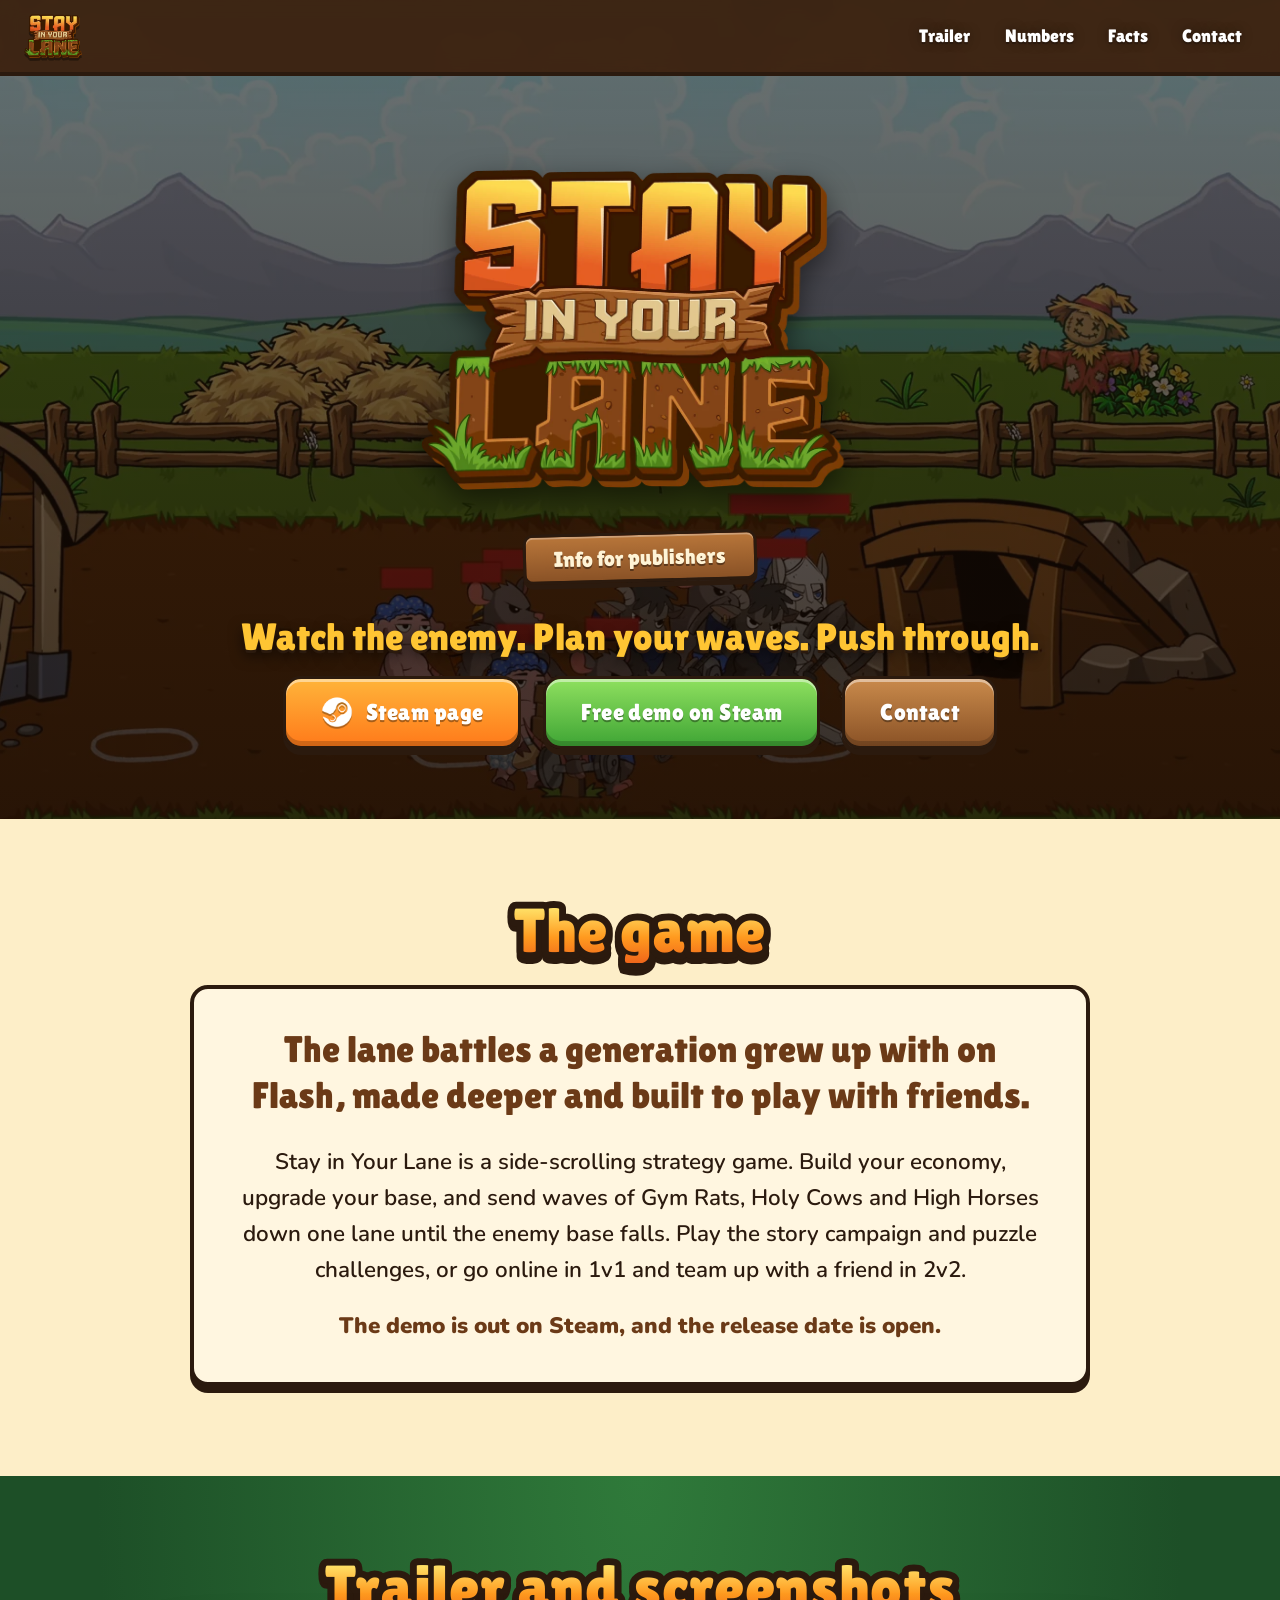
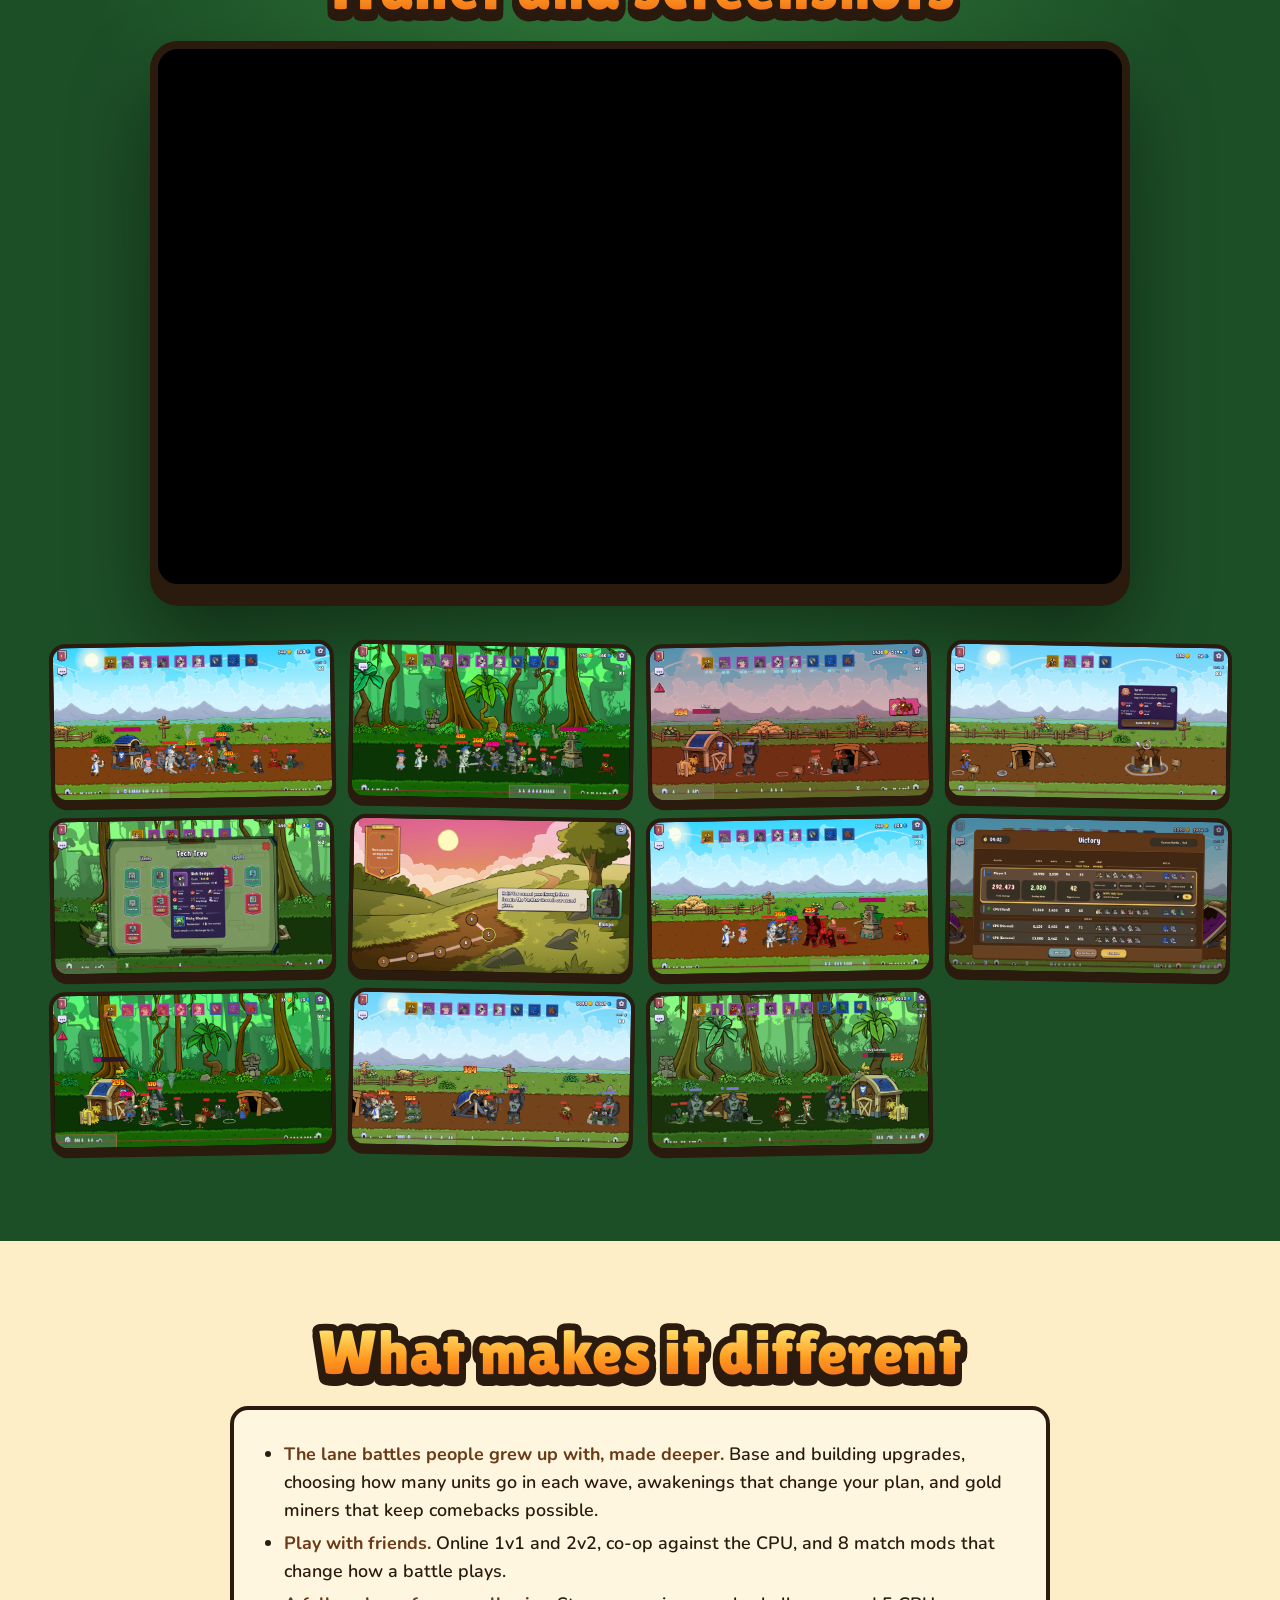
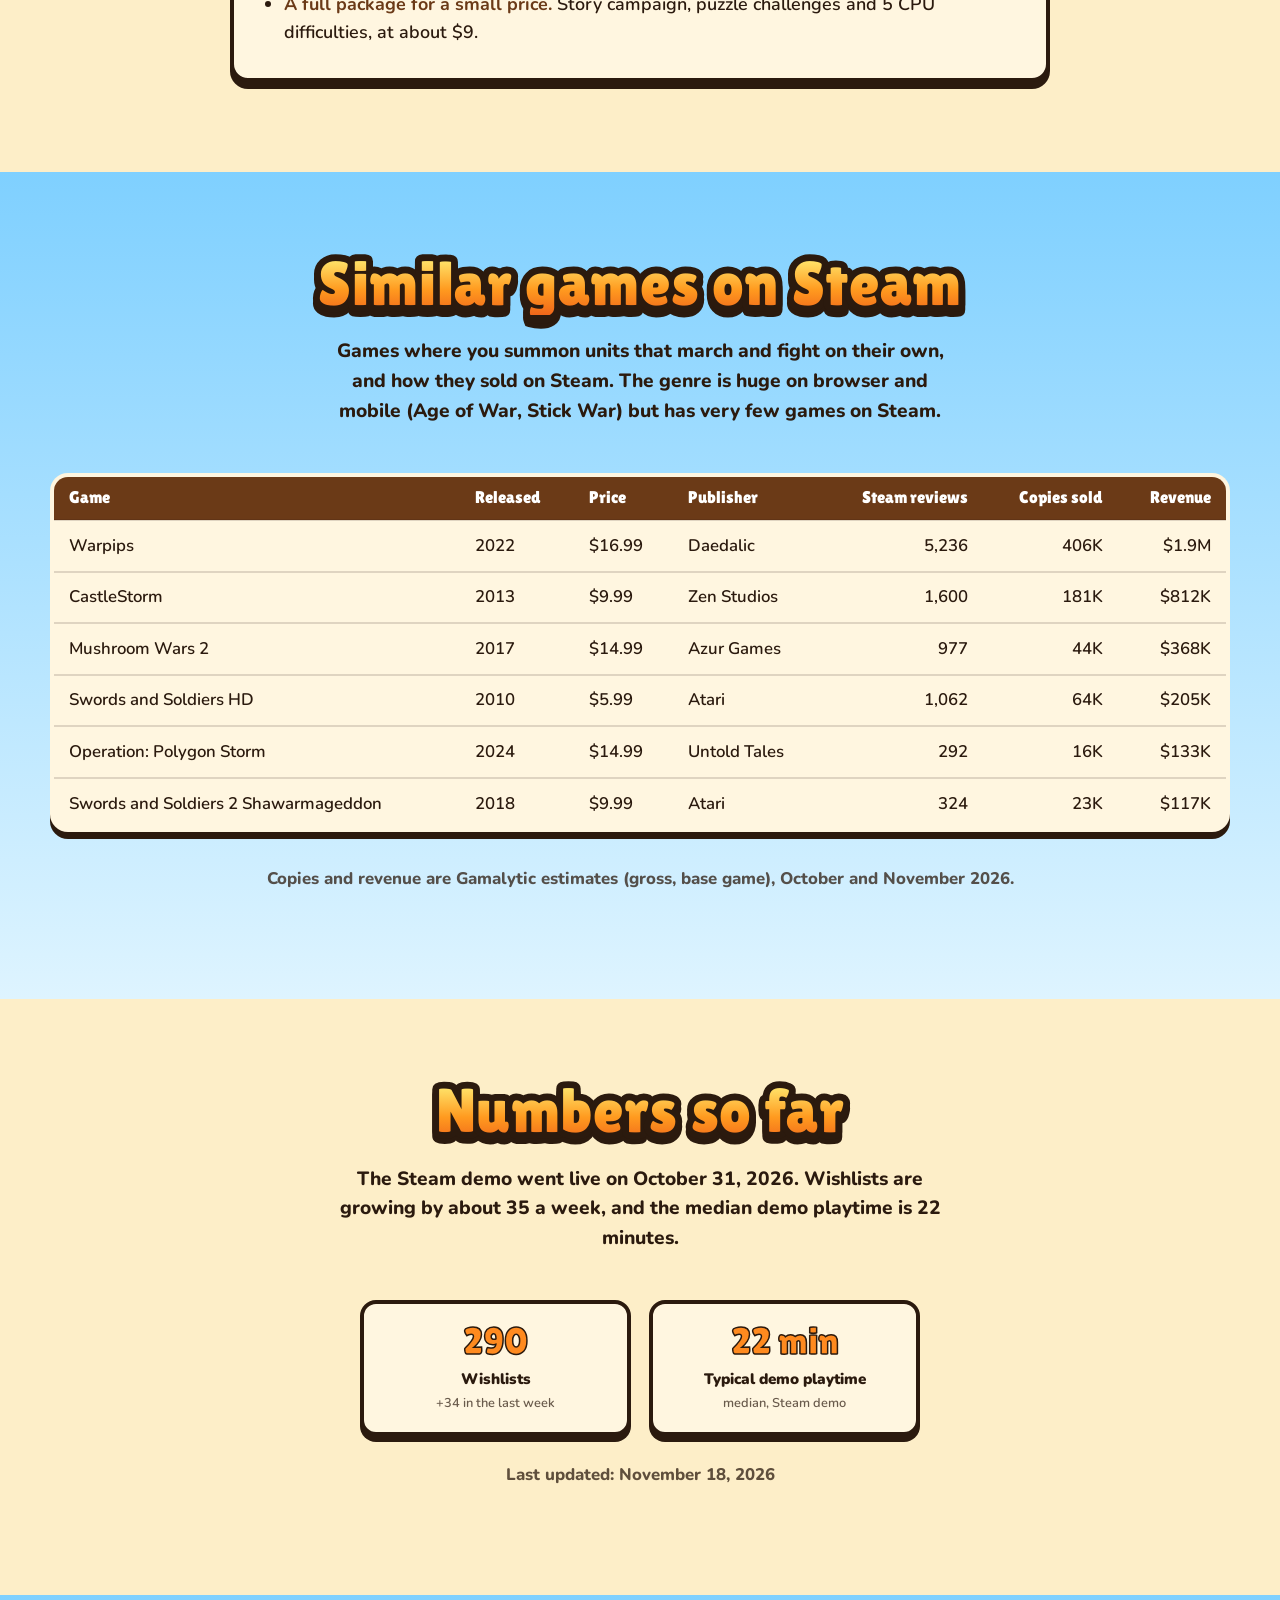
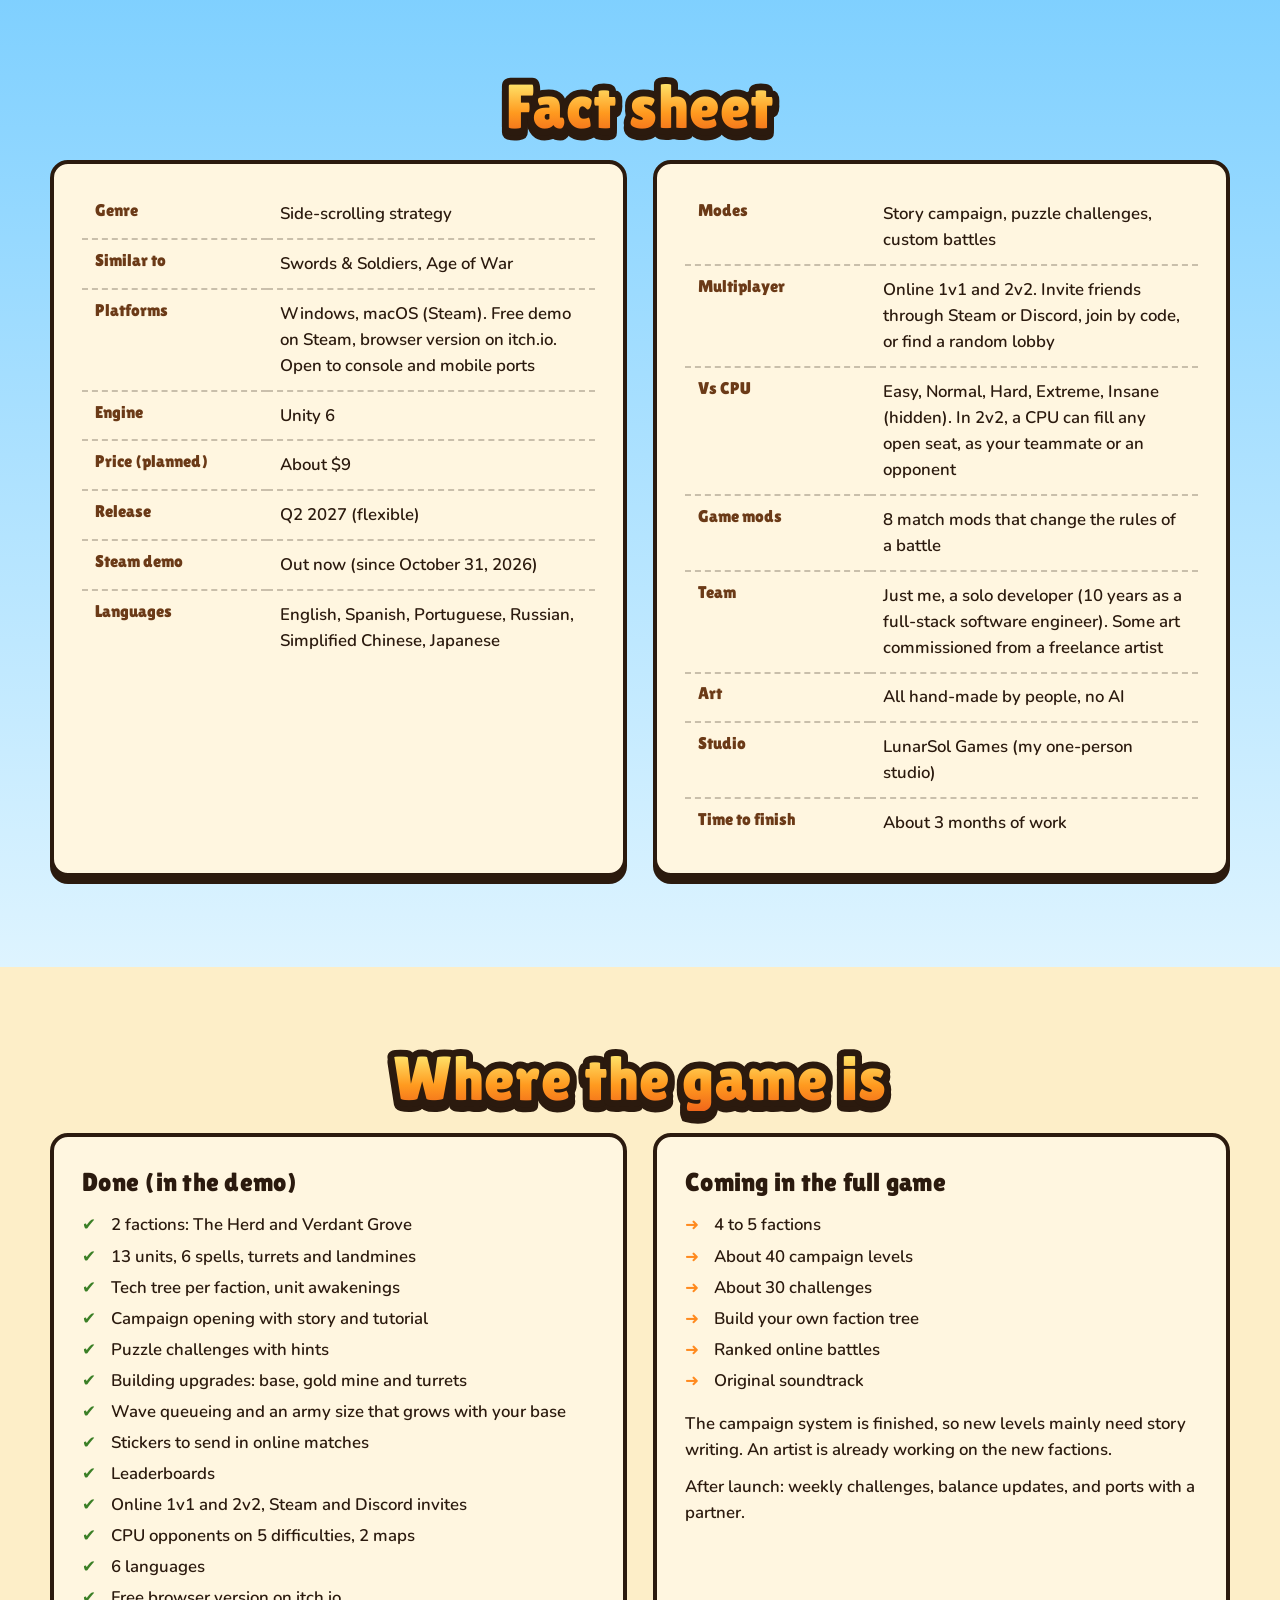
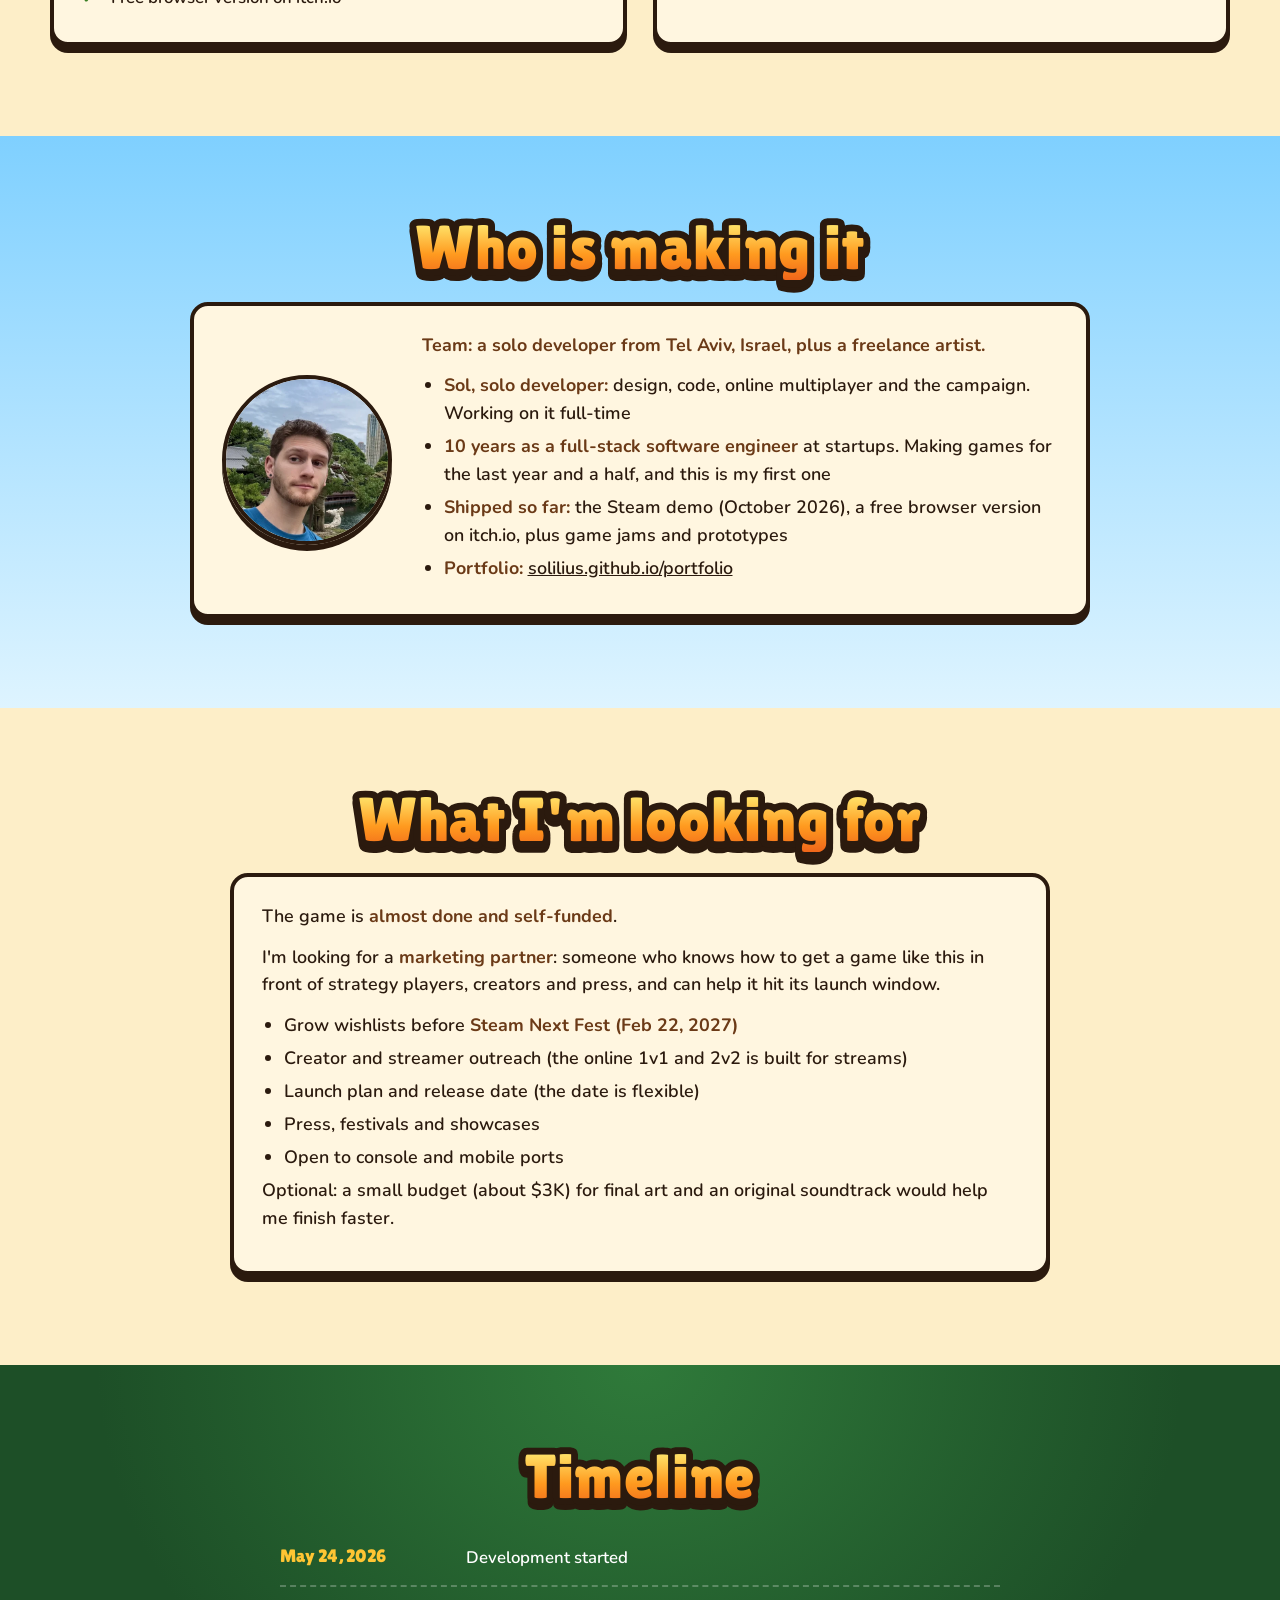
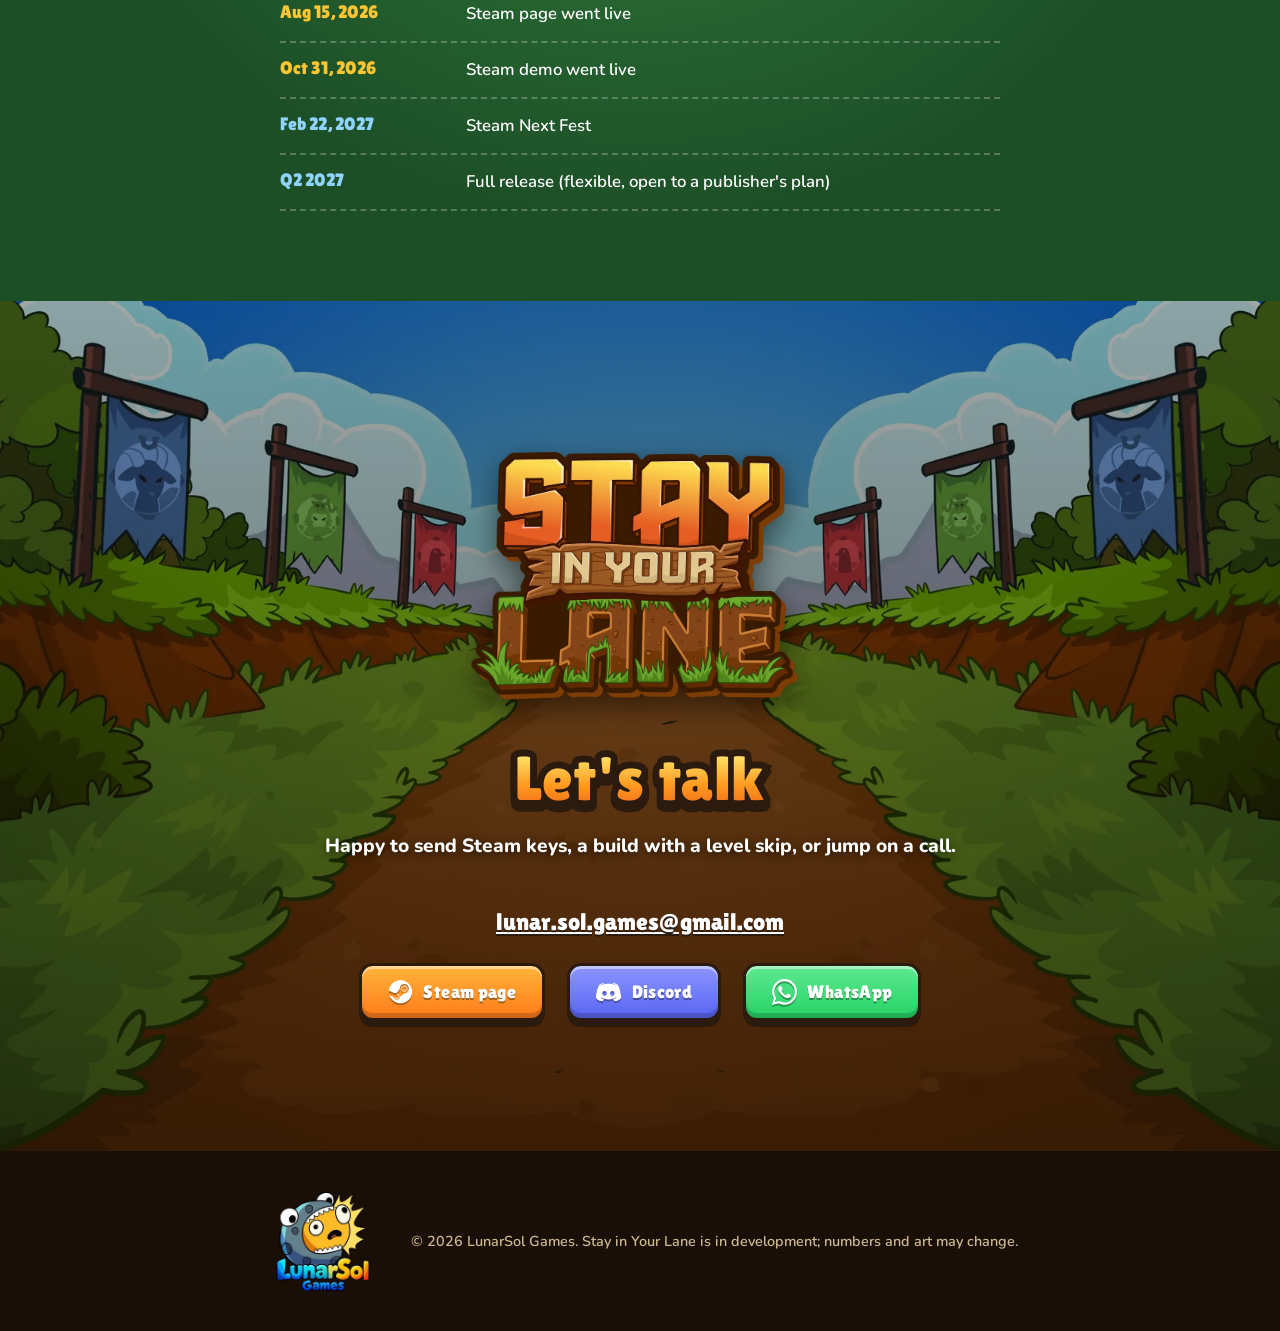
==== publishers/index.html @ 9bd3b510 "Publisher page: upcoming dates in blue only" ====
<!doctype html>
<html lang="en">
<head>
  <meta charset="utf-8">
  <meta name="viewport" content="width=device-width, initial-scale=1">
  <title>Stay in Your Lane | For Publishers</title>
  <meta name="description" content="Publisher info for Stay in Your Lane, a side-scrolling real-time strategy game by LunarSol Games.">
  <!-- Shared by link only: keep it out of search results -->
  <meta name="robots" content="noindex, nofollow">
  <meta name="theme-color" content="#5fbf3a">
  <link rel="icon" href="../assets/img/favicon-siyl.png">
  <link rel="preconnect" href="https://fonts.googleapis.com">
  <link rel="preconnect" href="https://fonts.gstatic.com" crossorigin>
  <link href="https://fonts.googleapis.com/css2?family=Lilita+One&family=Nunito:wght@600;800;900&display=swap" rel="stylesheet">
  <link rel="stylesheet" href="../css/style.css?v=4">
  <style>
    .pub-nav { background: rgba(60,32,12,.92); box-shadow: 0 4px 0 var(--ink); }
    .pub-hero { position: relative; padding: 130px 16px 70px; text-align: center; background: url(../assets/img/hero-poster.webp) center/cover; }
    .pub-hero::before { content: ""; position: absolute; inset: 0; background: linear-gradient(rgba(20,10,4,.55), rgba(20,10,4,.8)); }
    .pub-hero > * { position: relative; }
    .pub-hero__logo { width: min(440px, 80vw); margin: 0 auto 10px; filter: drop-shadow(0 10px 14px rgba(0,0,0,.5)); }
    .pub-hero .hero__sub { margin: 18px auto 28px; }
    .pub-hook { font: clamp(1.6rem, 4vw, 2.4rem) var(--font-head); color: var(--gold); text-shadow: 0 3px 0 var(--ink), 0 6px 14px rgba(0,0,0,.6); margin: 14px auto 18px; }
    .pub-sec { padding: 80px 0 90px; }
    .pub-sec--sky { background: linear-gradient(var(--sky-top), var(--sky-bot)); }
    .pub-sec--paper { background: var(--paper); }
    .pub-sec--jungle { background: var(--jungle) radial-gradient(ellipse at 50% 0, #2f7a3a, transparent 60%); }
    .pub-sec--jungle .lede { color: #fff; text-shadow: 0 2px 8px rgba(0,0,0,.6); }
    .card { background: var(--cream); border: 4px solid var(--ink); border-radius: var(--radius); box-shadow: 0 7px 0 var(--ink); padding: 26px 28px; }
    .card h3 { font-size: 1.6rem; margin-bottom: .4em; }
    .card p { margin: 0 0 .7em; }
    .card ul { margin: 0; padding-left: 1.2em; }
    .card li { margin: .3em 0; }
    .ask { max-width: 820px; margin: 0 auto; font-size: 1.12rem; }
    .ask strong { color: var(--wood); }
    .timeline li.next b { color: #8fd3ff; }
    .team { display: grid; grid-template-columns: 170px 1fr; gap: 30px; align-items: center; max-width: 900px; }
    .team__photo { width: 170px; height: 170px; border-radius: 50%; object-fit: cover; border: 4px solid var(--ink); box-shadow: 0 6px 0 var(--ink); }
    @media (max-width: 640px) { .team { grid-template-columns: 1fr; justify-items: center; } }
    .btn--whatsapp { --c1: #5ee88f; --c2: #25d366; }
    .pitch { max-width: 900px; margin: 0 auto; text-align: center; padding: 38px 44px; }
    .pitch p { font-size: clamp(1.15rem, 2.2vw, 1.4rem); line-height: 1.6; margin: 0 0 .9em; }
    .pitch .pitch__head { font: clamp(1.6rem, 3.6vw, 2.3rem)/1.25 var(--font-head); color: var(--wood); margin-bottom: .7em; }
    .pitch .pitch__foot { margin: 0; font-weight: 900; color: var(--wood); }
    @media (max-width: 640px) { .pitch { padding: 26px 22px; } }
    .grid2 { display: grid; grid-template-columns: 1fr 1fr; gap: 26px; }
    .facts { width: 100%; border-collapse: collapse; }
    .facts th, .facts td { text-align: left; padding: .65em .8em; border-bottom: 2px dashed rgba(43,26,14,.25); vertical-align: top; }
    .facts th { width: 36%; font: 1.05rem var(--font-head); color: var(--wood); font-weight: 400; }
    .facts tr:last-child th, .facts tr:last-child td { border-bottom: 0; }
    .stats-grid { display: grid; grid-template-columns: repeat(4, 1fr); gap: 18px; }
    .stat { background: var(--cream); border: 4px solid var(--ink); border-radius: 16px; box-shadow: 0 6px 0 var(--ink); padding: 18px 16px; text-align: center; }
    .stat__num { font: 2.4rem/1 var(--font-head); color: var(--orange); -webkit-text-stroke: 1.5px var(--ink); }
    .stat__label { margin-top: 8px; font-weight: 900; font-size: .95rem; }
    .stat__note { font-size: .8rem; opacity: .7; margin-top: 2px; }
    .group-title { font: 1.5rem var(--font-head); color: var(--ink); margin: 34px 0 14px; }
    .group-title:first-of-type { margin-top: 0; }
    .updated { text-align: center; font-weight: 800; margin-top: 26px; opacity: .75; }
    .check { list-style: none; padding: 0 !important; }
    .check li { padding-left: 1.7em; position: relative; }
    .check li::before { content: "✔"; position: absolute; left: 0; color: var(--grass-dk); font-weight: 900; }
    .todo li::before { content: "➜"; color: var(--orange); }
    .comps { width: 100%; border-collapse: collapse; background: var(--cream); border: 4px solid var(--ink); border-radius: var(--radius); overflow: hidden; box-shadow: 0 7px 0 var(--ink); }
    .comps th, .comps td { padding: .7em .9em; text-align: left; border-bottom: 2px solid rgba(43,26,14,.15); }
    .comps th { font: 1.05rem var(--font-head); font-weight: 400; background: var(--wood); color: #fff; }
    .comps td.n { text-align: right; font-variant-numeric: tabular-nums; }
    .comps-wrap { overflow-x: auto; padding-bottom: 8px; }
    .timeline { list-style: none; margin: 0 auto; padding: 0; max-width: 720px; }
    .timeline li { display: grid; grid-template-columns: 170px 1fr; gap: 16px; padding: 14px 0; border-bottom: 2px dashed rgba(255,255,255,.25); color: #fff; }
    .timeline b { font: 1.15rem var(--font-head); font-weight: 400; color: var(--gold); }
    .contact { text-align: center; }
    .contact a.mail { font: 1.5rem var(--font-head); color: #fff; text-shadow: 0 2px 0 var(--ink); word-break: break-all; }
    @media (max-width: 860px) {
      .grid2 { grid-template-columns: 1fr; }
      .stats-grid { grid-template-columns: repeat(2, 1fr); }
    }
    @media (max-width: 560px) {
      .card { padding: 20px 18px; }
      .facts th { width: 42%; }
      .timeline li { grid-template-columns: 1fr; gap: 2px; }
      .stat__num { font-size: 2rem; }
    }
  </style>
</head>
<body>

<header class="nav pub-nav is-solid">
  <a class="nav__logo" href="../"><img src="../assets/img/logo.webp" alt="Stay in Your Lane"></a>
  <nav class="nav__links" style="display:flex">
    <a href="#trailer">Trailer</a>
    <a href="#numbers">Numbers</a>
    <a href="#facts">Facts</a>
    <a href="#contact">Contact</a>
  </nav>
</header>

<!-- HERO -->
<section class="pub-hero">
  <img class="pub-hero__logo" src="../assets/img/logo.webp" alt="Stay in Your Lane">
  <p class="plank" style="display:inline-block">Info for publishers</p>
  <p class="pub-hook">Watch the enemy. Plan your waves. Push through.</p>
  <div class="hero__ctas">
    <a class="btn btn--orange btn--lg" data-link="steam" target="_blank" rel="noopener"><img src="../assets/img/steam.webp" alt="">Steam page</a>
    <a class="btn btn--green btn--lg" data-link="demo" target="_blank" rel="noopener">Free demo on Steam</a>
    <a class="btn btn--wood btn--lg" href="#contact">Contact</a>
  </div>
</section>

<!-- THE GAME -->
<section class="pub-sec pub-sec--paper">
  <div class="wrap">
    <h2 class="title">The game</h2>
    <div class="card pitch">
      <p class="pitch__head">The lane battles a generation grew up with on Flash, made deeper and built to play with friends.</p>
      <p>Stay in Your Lane is a side-scrolling strategy game. Build your economy, upgrade your base, and send waves of Gym Rats, Holy Cows and High Horses down one lane until the enemy base falls. Play the story campaign and puzzle challenges, or go online in 1v1 and team up with a friend in 2v2.</p>
      <p class="pitch__foot">The demo is out on Steam, and the release date is open.</p>
    </div>
  </div>
</section>

<!-- TRAILER -->
<section class="pub-sec pub-sec--jungle" id="trailer">
  <div class="wrap">
    <h2 class="title">Trailer and screenshots</h2>
    <div class="tv">
      <iframe src="https://www.youtube-nocookie.com/embed/w9DblSQB2F8?rel=0" title="Stay in Your Lane trailer" allow="autoplay; encrypted-media; picture-in-picture" allowfullscreen></iframe>
    </div>
    <div class="shots" id="shots">
      <button data-src="../assets/img/shots/clash-farm.webp"><img loading="lazy" src="../assets/img/shots/clash-farm.webp" alt="Herd and Grove armies clash on the farm lane"></button>
      <button data-src="../assets/img/shots/clash-jungle.webp"><img loading="lazy" src="../assets/img/shots/clash-jungle.webp" alt="A big fight in the jungle"></button>
      <button data-src="../assets/img/shots/danger.webp"><img loading="lazy" src="../assets/img/shots/danger.webp" alt="Defending the base while it is under attack"></button>
      <button data-src="../assets/img/shots/build-turret.webp"><img loading="lazy" src="../assets/img/shots/build-turret.webp" alt="Building a turret"></button>
      <button data-src="../assets/img/shots/tech-grove.webp"><img loading="lazy" src="../assets/img/shots/tech-grove.webp" alt="The Verdant Grove tech tree"></button>
      <button data-src="../assets/img/shots/campaign-map.webp"><img loading="lazy" src="../assets/img/shots/campaign-map.webp" alt="The campaign map"></button>
      <button data-src="../assets/img/shots/take-aim.webp"><img loading="lazy" src="../assets/img/shots/take-aim.webp" alt="Aiming a spell at the enemy army"></button>
      <button data-src="../assets/img/shots/history.webp"><img loading="lazy" src="../assets/img/shots/history.webp" alt="The match history screen"></button>
      <button data-src="../assets/img/shots/last-stand.webp"><img loading="lazy" src="../assets/img/shots/last-stand.webp" alt="Holding the line at the base in the jungle"></button>
      <button data-src="../assets/img/shots/clash-peaks.webp"><img loading="lazy" src="../assets/img/shots/clash-peaks.webp" alt="A large battle with both armies on screen"></button>
      <button data-src="../assets/img/shots/push-jungle.webp"><img loading="lazy" src="../assets/img/shots/push-jungle.webp" alt="Pushing toward the enemy base in the jungle"></button>
    </div>
  </div>
</section>

<!-- WHY -->
<section class="pub-sec pub-sec--paper">
  <div class="wrap">
    <h2 class="title">What makes it different</h2>
    <div class="card ask">
      <ul>
        <li><strong>The lane battles people grew up with, made deeper.</strong> Base and building upgrades, choosing how many units go in each wave, awakenings that change your plan, and gold miners that keep comebacks possible.</li>
        <li><strong>Play with friends.</strong> Online 1v1 and 2v2, co-op against the CPU, and 8 match mods that change how a battle plays.</li>
        <li><strong>A full package for a small price.</strong> Story campaign, puzzle challenges and 5 CPU difficulties, at about $9.</li>
      </ul>
    </div>
  </div>
</section>

<!-- COMPARABLE GAMES -->
<section class="pub-sec pub-sec--sky">
  <div class="wrap">
    <h2 class="title">Similar games on Steam</h2>
    <p class="lede">Games where you summon units that march and fight on their own, and how they sold on Steam. The genre is huge on browser and mobile (Age of War, Stick War) but has very few games on Steam.</p>
    <div class="comps-wrap">
      <table class="comps">
        <thead><tr><th>Game</th><th>Released</th><th>Price</th><th>Publisher</th><th style="text-align:right">Steam reviews</th><th style="text-align:right">Copies sold</th><th style="text-align:right">Revenue</th></tr></thead>
        <tbody id="comps"></tbody>
      </table>
    </div>
    <p class="updated" id="compsNote"></p>
  </div>
</section>

<!-- NUMBERS -->
<section class="pub-sec pub-sec--paper" id="numbers">
  <div class="wrap">
    <h2 class="title">Numbers so far</h2>
    <p class="lede">The Steam demo went live on October 31, 2026. Wishlists are growing by about 35 a week, and the median demo playtime is 22 minutes.</p>

    <div class="stats-grid" data-group="demo" style="grid-template-columns:repeat(2,1fr);max-width:560px;margin:0 auto"></div>

    <p class="updated">Last updated: <span id="updated"></span></p>
  </div>
</section>

<!-- FACT SHEET -->
<section class="pub-sec pub-sec--sky" id="facts">
  <div class="wrap">
    <h2 class="title">Fact sheet</h2>
    <div class="grid2">
      <div class="card">
        <table class="facts">
          <tr><th>Genre</th><td>Side-scrolling strategy</td></tr>
          <tr><th>Similar to</th><td>Swords &amp; Soldiers, Age of War</td></tr>
          <tr><th>Platforms</th><td>Windows, macOS (Steam). Free demo on Steam, browser version on itch.io. Open to console and mobile ports</td></tr>
          <tr><th>Engine</th><td>Unity 6</td></tr>
          <tr><th>Price (planned)</th><td>About $9</td></tr>
          <tr><th>Release</th><td>Q2 2027 (flexible)</td></tr>
          <tr><th>Steam demo</th><td>Out now (since October 31, 2026)</td></tr>
          <tr><th>Languages</th><td>English, Spanish, Portuguese, Russian, Simplified Chinese, Japanese</td></tr>
        </table>
      </div>
      <div class="card">
        <table class="facts">
          <tr><th>Modes</th><td>Story campaign, puzzle challenges, custom battles</td></tr>
          <tr><th>Multiplayer</th><td>Online 1v1 and 2v2. Invite friends through Steam or Discord, join by code, or find a random lobby</td></tr>
          <tr><th>Vs CPU</th><td>Easy, Normal, Hard, Extreme, Insane (hidden). In 2v2, a CPU can fill any open seat, as your teammate or an opponent</td></tr>
          <tr><th>Game mods</th><td>8 match mods that change the rules of a battle</td></tr>
          <tr><th>Team</th><td>Just me, a solo developer (10 years as a full-stack software engineer). Some art commissioned from a freelance artist</td></tr>
          <tr><th>Art</th><td>All hand-made by people, no AI</td></tr>
          <tr><th>Studio</th><td>LunarSol Games (my one-person studio)</td></tr>
          <tr><th>Time to finish</th><td>About 3 months of work</td></tr>
        </table>
      </div>
    </div>
  </div>
</section>

<!-- DONE / LEFT -->
<section class="pub-sec pub-sec--paper">
  <div class="wrap">
    <h2 class="title">Where the game is</h2>
    <div class="grid2">
      <div class="card">
        <h3>Done (in the demo)</h3>
        <ul class="check">
          <li>2 factions: The Herd and Verdant Grove</li>
          <li>13 units, 6 spells, turrets and landmines</li>
          <li>Tech tree per faction, unit awakenings</li>
          <li>Campaign opening with story and tutorial</li>
          <li>Puzzle challenges with hints</li>
          <li>Building upgrades: base, gold mine and turrets</li>
          <li>Wave queueing and an army size that grows with your base</li>
          <li>Stickers to send in online matches</li>
          <li>Leaderboards</li>
          <li>Online 1v1 and 2v2, Steam and Discord invites</li>
          <li>CPU opponents on 5 difficulties, 2 maps</li>
          <li>6 languages</li>
          <li>Free browser version on itch.io</li>
        </ul>
      </div>
      <div class="card">
        <h3>Coming in the full game</h3>
        <ul class="check todo">
          <li>4 to 5 factions</li>
          <li>About 40 campaign levels</li>
          <li>About 30 challenges</li>
          <li>Build your own faction tree</li>
          <li>Ranked online battles</li>
          <li>Original soundtrack</li>
        </ul>
        <p style="margin-top:1em">The campaign system is finished, so new levels mainly need story writing. An artist is already working on the new factions.</p>
        <p>After launch: weekly challenges, balance updates, and ports with a partner.</p>
      </div>
    </div>
  </div>
</section>

<!-- TEAM -->
<section class="pub-sec pub-sec--sky">
  <div class="wrap">
    <h2 class="title">Who is making it</h2>
    <div class="card ask team">
      <img class="team__photo" src="../assets/img/sol.webp" alt="Sol, the developer">
      <div>
        <p><strong>Team: a solo developer from Tel Aviv, Israel, plus a freelance artist.</strong></p>
        <ul>
          <li><strong>Sol, solo developer:</strong> design, code, online multiplayer and the campaign. Working on it full-time</li>
          <li><strong>10 years as a full-stack software engineer</strong> at startups. Making games for the last year and a half, and this is my first one</li>
          <li><strong>Shipped so far:</strong> the Steam demo (October 2026), a free browser version on itch.io, plus game jams and prototypes</li>
          <li><strong>Portfolio:</strong> <a href="https://solilius.github.io/portfolio/" target="_blank" rel="noopener">solilius.github.io/portfolio</a></li>
        </ul>
      </div>
    </div>
  </div>
</section>

<!-- THE ASK -->
<section class="pub-sec pub-sec--paper">
  <div class="wrap">
    <h2 class="title">What I'm looking for</h2>
    <div class="card ask">
      <p>The game is <strong>almost done and self-funded</strong>.</p>
      <p>I'm looking for a <strong>marketing partner</strong>: someone who knows how to get a game like this in front of strategy players, creators and press, and can help it hit its launch window.</p>
      <ul>
        <li>Grow wishlists before <strong>Steam Next Fest (Feb 22, 2027)</strong></li>
        <li>Creator and streamer outreach (the online 1v1 and 2v2 is built for streams)</li>
        <li>Launch plan and release date (the date is flexible)</li>
        <li>Press, festivals and showcases</li>
        <li>Open to console and mobile ports</li>
      </ul>
      <p>Optional: a small budget (about $3K) for final art and an original soundtrack would help me finish faster.</p>
    </div>
  </div>
</section>

<!-- TIMELINE -->
<section class="pub-sec pub-sec--jungle">
  <div class="wrap">
    <h2 class="title">Timeline</h2>
    <ul class="timeline">
      <li><b>May 24, 2026</b><span>Development started</span></li>
      <li><b>Aug 15, 2026</b><span>Steam page went live</span></li>
      <li><b>Oct 31, 2026</b><span>Steam demo went live</span></li>
      <li class="next"><b>Feb 22, 2027</b><span>Steam Next Fest</span></li>
      <li class="next"><b>Q2 2027</b><span>Full release (flexible, open to a publisher's plan)</span></li>
    </ul>
  </div>
</section>

<!-- CONTACT -->
<section class="final" id="contact">
  <div class="final__inner contact">
    <img class="final__logo" src="../assets/img/logo.webp" alt="Stay in Your Lane">
    <h2 class="title">Let's talk</h2>
    <p class="lede lede--light">Happy to send Steam keys, a build with a level skip, or jump on a call.</p>
    <a class="mail" href="mailto:lunar.sol.games@gmail.com">lunar.sol.games@gmail.com</a>
    <div class="hero__ctas" style="margin-top:28px">
      <a class="btn btn--orange" data-link="steam" target="_blank" rel="noopener"><img src="../assets/img/steam.webp" alt="">Steam page</a>
      <a class="btn btn--discord" data-link="discord" target="_blank" rel="noopener"><img src="../assets/img/discord.webp" alt="">Discord</a>
      <a class="btn btn--whatsapp" href="https://wa.me/972508725344" target="_blank" rel="noopener"><img src="../assets/img/whatsapp.svg" alt="">WhatsApp</a>
    </div>
  </div>
</section>

<footer class="footer">
  <img src="../assets/img/lunarsol.webp" alt="LunarSol Games">
  <p>© 2026 LunarSol Games. Stay in Your Lane is in development; numbers and art may change.</p>
</footer>

<div class="lightbox" id="lightbox" hidden><img alt=""><button aria-label="Close">×</button></div>

<script>
// ============ UPDATE YOUR NUMBERS HERE ============
const UPDATED = "November 18, 2026";

const STATS = {
  demo: [
    { label: "Wishlists", value: 290, note: "+34 in the last week" },
    { label: "Typical demo playtime", value: 22, suffix: " min", note: "median, Steam demo" },
  ],
};

const COMPS_NOTE = "Copies and revenue are Gamalytic estimates (gross, base game), October and November 2026.";
const COMPS = [
  { name: "Warpips", year: "2022", price: "$16.99", publisher: "Daedalic", reviews: 5236, copies: 405700, revenue: 1900000 },
  { name: "CastleStorm", year: "2013", price: "$9.99", publisher: "Zen Studios", reviews: 1600, copies: 181300, revenue: 811700 },
  { name: "Mushroom Wars 2", year: "2017", price: "$14.99", publisher: "Azur Games", reviews: 977, copies: 44000, revenue: 368200 },
  { name: "Swords and Soldiers HD", year: "2010", price: "$5.99", publisher: "Atari", reviews: 1062, copies: 64100, revenue: 204700 },
  { name: "Operation: Polygon Storm", year: "2024", price: "$14.99", publisher: "Untold Tales", reviews: 292, copies: 15900, revenue: 133000 },
  { name: "Swords and Soldiers 2 Shawarmageddon", year: "2018", price: "$9.99", publisher: "Atari", reviews: 324, copies: 23300, revenue: 117100 },
];
// ===================================================

const LINKS = {
  steam: "https://store.steampowered.com/app/5040850/Stay_in_Your_Lane/?utm_source=publishers",
  demo: "https://store.steampowered.com/app/5040850/Stay_in_Your_Lane/?utm_source=publishers",
  discord: "https://discord.gg/m22keq4wu",
};

const $ = (s, el = document) => el.querySelector(s);
const $$ = (s, el = document) => [...el.querySelectorAll(s)];
const fmt = n => Number(n).toLocaleString("en-US");

$$("[data-link]").forEach(a => { a.href = LINKS[a.dataset.link]; });

$$("[data-group]").forEach(g => {
  g.innerHTML = STATS[g.dataset.group].map(s => `
    <div class="stat">
      <div class="stat__num">${s.prefix || ""}${fmt(s.value)}${s.suffix || ""}</div>
      <div class="stat__label">${s.label}</div>
      ${s.note ? `<div class="stat__note">${s.note}</div>` : ""}
    </div>`).join("");
});
$("#updated").textContent = UPDATED;

const short = n => n >= 1e6 ? (n / 1e6).toFixed(1).replace(/\.0$/, "") + "M" : n >= 1e3 ? Math.round(n / 1e3) + "K" : String(n);
$("#comps").innerHTML = COMPS.map(c => `
  <tr><td>${c.name}</td><td>${c.year}</td><td>${c.price}</td><td>${c.publisher}</td>
  <td class="n">${fmt(c.reviews)}</td><td class="n">${short(c.copies)}</td><td class="n">$${short(c.revenue)}</td></tr>`).join("");
$("#compsNote").textContent = COMPS_NOTE;

// Outlined headings (same look as the main page)
$$(".title").forEach(el => { el.classList.add("ol"); el.dataset.text = el.innerText; });

// Screenshot lightbox
const lb = $("#lightbox");
$$("#shots button").forEach(b => b.addEventListener("click", () => {
  $("img", lb).src = b.dataset.src;
  lb.hidden = false;
}));
lb.addEventListener("click", () => lb.hidden = true);
addEventListener("keydown", e => { if (e.key === "Escape") lb.hidden = true; });
</script>
</body>
</html>
---- css/style.css ----
:root {
  --ink: #2b1a0e;
  --wood: #6b3a17;
  --wood-hi: #a8682f;
  --cream: #fff6e0;
  --paper: #fdeec8;
  --sky-top: #7fd0ff;
  --sky-bot: #def4ff;
  --grass: #4fa035;
  --grass-dk: #3b7f26;
  --dirt: #7a4a24;
  --jungle: #1d4f27;
  --orange: #ff8a1f;
  --gold: #ffc533;
  --herd: #2f6fd6;
  --grove: #2e9d47;
  --awk: #9b4dff;
  --radius: 18px;
  --font-head: "Lilita One", "Arial Rounded MT Bold", system-ui, sans-serif;
  --font-body: "Nunito", system-ui, sans-serif;
}

*, *::before, *::after { box-sizing: border-box; }
html { scroll-behavior: smooth; scroll-padding-top: 80px; -webkit-text-size-adjust: 100%; text-size-adjust: 100%; }
body {
  margin: 0;
  background: var(--jungle);
  color: var(--ink);
  font: 600 1.05rem/1.55 var(--font-body);
  overflow-x: hidden;
}
img { max-width: 100%; display: block; }
a { color: inherit; }
button { font: inherit; cursor: pointer; }
h1, h2, h3, h4 { font-family: var(--font-head); font-weight: 400; margin: 0; letter-spacing: .01em; }
.wrap { width: min(1180px, 100% - 32px); margin-inline: auto; position: relative; z-index: 1; }

/* ---------- Buttons: chunky game-UI style ---------- */
.btn {
  --c1: #ffb43a; --c2: #ff7a1a;
  display: inline-flex; align-items: center; justify-content: center; gap: .55em;
  padding: .7em 1.4em;
  font: 1.15rem/1 var(--font-head); color: #fff; text-decoration: none; letter-spacing: .02em;
  text-shadow: 0 2px 0 rgba(0,0,0,.35);
  background: linear-gradient(var(--c1), var(--c2));
  border: 3px solid var(--ink); border-radius: 14px;
  box-shadow: 0 6px 0 var(--ink), inset 0 -5px 0 rgba(0,0,0,.18), inset 0 3px 0 rgba(255,255,255,.45);
  transition: transform .12s, box-shadow .12s, filter .12s;
  cursor: pointer; user-select: none; white-space: nowrap;
}
.btn img { width: 1.4em; height: 1.4em; filter: drop-shadow(0 2px 0 rgba(0,0,0,.3)); }
.btn:hover { transform: translateY(-3px); filter: brightness(1.07); box-shadow: 0 9px 0 var(--ink), inset 0 -5px 0 rgba(0,0,0,.18), inset 0 3px 0 rgba(255,255,255,.45); }
.btn:active { transform: translateY(5px); box-shadow: 0 1px 0 var(--ink), inset 0 -3px 0 rgba(0,0,0,.18), inset 0 3px 0 rgba(255,255,255,.45); }
.btn--lg { font-size: 1.45rem; padding: .75em 1.5em; border-radius: 18px; }
.btn--sm { font-size: 1rem; padding: .55em 1em; border-radius: 12px; }
.btn--green { --c1: #8fe05f; --c2: #3fa535; }
.btn--purple { --c1: #c08bff; --c2: #7b2fe0; }
.btn--discord { --c1: #8c95ff; --c2: #5865f2; }
.btn--wood { --c1: #c98a4b; --c2: #8a5226; }
.btn[data-missing] { opacity: .85; }

/* ---------- Headings ---------- */
/* Outlined text: JS copies the text into data-text; ::before draws the outline, ::after the fill on top */
.ol { position: relative; color: transparent !important; }
.ol::before, .ol::after { content: attr(data-text); position: absolute; inset: 0; white-space: pre-line; pointer-events: none; }
.ol::before { color: var(--ink); -webkit-text-stroke: var(--ol-w, .22em) var(--ink); }
.ol::after { color: var(--ol-fill, #fff); background: var(--ol-bg, none); -webkit-background-clip: text; background-clip: text; }

.title {
  font-size: clamp(2.3rem, 5.5vw, 3.9rem); line-height: 1.02; text-align: center;
  --ol-fill: transparent; --ol-bg: linear-gradient(#ffe066 15%, #ff9a1f 60%, #f0661a);
  filter: drop-shadow(0 .09em 0 var(--ink));
  margin-bottom: .35em;
}
.subtitle { font-size: 1.9rem; --ol-fill: #fff; text-align: center; margin: 2.2em 0 .9em; filter: drop-shadow(0 .1em 0 var(--ink)); }
.lede { text-align: center; font-size: 1.2rem; font-weight: 800; max-width: 640px; margin: 0 auto 2.4em; color: var(--ink); }
.lede--light { color: #fff; text-shadow: 0 2px 8px rgba(0,0,0,.6); }

/* ---------- Nav ---------- */
.nav {
  position: fixed; inset: 0 0 auto; z-index: 50; height: 72px;
  display: flex; align-items: center; gap: 24px; padding: 0 24px;
  transition: background .25s, box-shadow .25s, transform .3s;
}
.nav.is-solid { background: rgba(60,32,12,.92); backdrop-filter: blur(8px); box-shadow: 0 4px 0 var(--ink); }
.nav__logo img { height: 54px; width: auto; filter: drop-shadow(0 3px 0 rgba(0,0,0,.35)); transition: transform .2s; }
.nav__logo:hover img { transform: rotate(-4deg) scale(1.06); }
.nav__links { display: flex; gap: 6px; margin-left: auto; }
.nav__links a {
  font: 1.1rem var(--font-head); color: #fff; text-decoration: none; padding: .45em .8em; border-radius: 10px;
  text-shadow: 0 2px 0 var(--ink), 0 0 12px rgba(0,0,0,.4);
}
.nav__links a:hover { background: rgba(255,255,255,.16); }
.nav__burger { -webkit-appearance: none; appearance: none; display: none; margin-left: auto; width: 46px; height: 42px; border: 3px solid var(--ink); border-radius: 10px; background: var(--wood-hi); box-shadow: 0 4px 0 var(--ink); padding: 8px 9px; flex-direction: column; justify-content: space-between; }
.nav__burger span { display: block; width: 100%; height: 4px; border-radius: 2px; background: #fff; }

/* ---------- Hero ---------- */
.hero { position: relative; min-height: 100svh; display: grid; place-items: center; overflow: hidden; background: var(--jungle); }
.hero__video, .hero__shade { position: absolute; inset: 0; width: 100%; height: 100%; }
.hero__video { object-fit: cover; transform: scale(1.04); }
.hero__shade {
  background:
    radial-gradient(ellipse at 50% 45%, rgba(20,10,4,.15), rgba(20,10,4,.6) 75%),
    linear-gradient(rgba(20,10,4,.55), transparent 22%, transparent 70%, rgba(20,10,4,.75));
}
.hero__content { position: relative; z-index: 2; text-align: center; padding: 110px 16px 90px; display: flex; flex-direction: column; align-items: center; }
.hero__logo { width: min(560px, 82vw); filter: drop-shadow(0 12px 18px rgba(0,0,0,.5)); animation: bob 4.5s ease-in-out infinite; will-change: transform; }
.plank {
  margin: -6px 0 18px; padding: .45em 1.3em; transform: rotate(-1.5deg);
  font: clamp(1rem, 2.4vw, 1.35rem) var(--font-head); color: #fff4d6; text-shadow: 0 2px 0 rgba(0,0,0,.4);
  background: linear-gradient(#b8763a, #8a5226); border: 3px solid var(--ink); border-radius: 10px;
  box-shadow: 0 5px 0 var(--ink), inset 0 2px 0 rgba(255,255,255,.3);
}
.hero__sub { max-width: 560px; margin: 0 0 30px; font-size: clamp(1.05rem, 2.3vw, 1.3rem); font-weight: 800; color: #fff; text-shadow: 0 2px 10px rgba(0,0,0,.8); }
.hero__ctas { display: flex; flex-wrap: wrap; gap: 18px 22px; justify-content: center; }
.hero__platforms { margin: 26px 0 0; color: #fff; font-weight: 900; letter-spacing: .08em; text-transform: uppercase; font-size: .85rem; text-shadow: 0 2px 6px rgba(0,0,0,.8); opacity: .9; }
.hero__scroll { position: absolute; bottom: 26px; left: 50%; translate: -50% 0; z-index: 2; width: 34px; height: 54px; border: 3px solid #fff; border-radius: 20px; }
.hero__scroll span { position: absolute; left: 50%; top: 10px; width: 6px; height: 12px; margin-left: -3px; border-radius: 3px; background: #fff; animation: scrollcue 1.6s infinite; }

@keyframes bob { 0%,100% { transform: translateY(0) rotate(-1deg); } 50% { transform: translateY(-12px) rotate(1deg); } }
@keyframes scrollcue { 0% { opacity: 0; transform: translateY(0); } 40% { opacity: 1; } 100% { opacity: 0; transform: translateY(18px); } }

/* ---------- Ticker ---------- */
.ticker { position: relative; z-index: 3; overflow: hidden; background: var(--dirt); border-block: 4px solid var(--ink); padding: 10px 0; transform: rotate(-1.2deg) scale(1.03); margin-block: -14px; box-shadow: 0 8px 0 rgba(0,0,0,.18); }
.ticker__track { display: flex; width: max-content; gap: 34px; align-items: center; animation: tick 50s linear infinite; }
.ticker__track span { display: inline-flex; align-items: center; gap: 12px; font: 1.6rem var(--font-head); color: var(--cream); text-shadow: 0 3px 0 var(--ink); white-space: nowrap; }
.ticker__track img { width: 46px; height: 46px; border-radius: 50%; background: rgba(255,255,255,.12); }
@keyframes tick { to { transform: translateX(-50%); } }

/* ---------- Section edges ---------- */
.edge { position: relative; z-index: 2; height: 56px; margin-top: -55px; background-repeat: repeat-x; background-position: bottom; background-size: 120px 56px; pointer-events: none; }
.edge--grass { background-image: url("data:image/svg+xml,%3Csvg xmlns='http://www.w3.org/2000/svg' viewBox='0 0 120 56'%3E%3Cpath fill='%234fa035' stroke='%232b1a0e' stroke-width='3' stroke-linejoin='round' d='M-2 58V30l8-12 4 12 6-22 6 22 6-10 4 12 8-18 6 16 6-8 6 12 6-24 6 20 6-12 6 14 8-20 6 18 6-10 6 12 6-16 6 14 8-14V58Z'/%3E%3C/svg%3E"); }
.edge--dirt { background-image: url("data:image/svg+xml,%3Csvg xmlns='http://www.w3.org/2000/svg' viewBox='0 0 120 56'%3E%3Cpath fill='%237a4a24' stroke='%232b1a0e' stroke-width='3' d='M-2 58V30C20 12 40 14 60 28s40 10 62-6V58Z'/%3E%3Ccircle cx='30' cy='40' r='3' fill='%235c3518'/%3E%3Ccircle cx='86' cy='42' r='4' fill='%235c3518'/%3E%3C/svg%3E"); }
.edge--jungle { background-image: url("data:image/svg+xml,%3Csvg xmlns='http://www.w3.org/2000/svg' viewBox='0 0 120 56'%3E%3Cpath fill='%231d4f27' stroke='%232b1a0e' stroke-width='3' d='M-2 58V32Q14 2 30 32Q45 10 60 32Q76 2 90 32Q105 10 122 32V58Z'/%3E%3C/svg%3E"); }

/* ---------- Sky / How it plays ---------- */
.sky { position: relative; padding: 110px 0 120px; background: linear-gradient(var(--sky-top), var(--sky-bot)); overflow: hidden; }
.clouds i { position: absolute; width: 220px; height: 70px; background: #fff; border-radius: 70px; opacity: .85; animation: drift linear infinite; }
.clouds i::before, .clouds i::after { content: ""; position: absolute; background: #fff; border-radius: 50%; }
.clouds i::before { width: 100px; height: 100px; left: 30px; top: -50px; }
.clouds i::after { width: 70px; height: 70px; left: 110px; top: -30px; }
.clouds i:nth-child(1) { top: 90px; animation-duration: 70s; animation-delay: -10s; }
.clouds i:nth-child(2) { top: 300px; scale: .6; animation-duration: 95s; animation-delay: -50s; opacity: .6; }
.clouds i:nth-child(3) { top: 520px; scale: .8; animation-duration: 80s; animation-delay: -30s; }
.clouds i:nth-child(4) { top: 180px; scale: .45; animation-duration: 120s; animation-delay: -90s; opacity: .5; }
@keyframes drift { from { transform: translateX(-260px); } to { transform: translateX(110vw); } }

.steps { display: grid; grid-template-columns: minmax(300px, 400px) 1fr; gap: 28px; align-items: center; }
.steps__list { list-style: none; margin: 0; padding: 0; display: grid; gap: 12px; }
.steps__list li {
  position: relative; overflow: hidden; display: flex; gap: 14px; align-items: flex-start; padding: 14px 16px; cursor: pointer;
  background: var(--cream); border: 3px solid var(--ink); border-radius: var(--radius); box-shadow: 0 5px 0 var(--ink);
  transition: transform .15s, background .15s;
}
.steps__list li:hover { transform: translateX(4px); }
.steps__list li b { flex: none; display: grid; place-items: center; width: 42px; height: 42px; border-radius: 50%; font: 1.4rem var(--font-head); color: #fff; background: var(--wood-hi); border: 3px solid var(--ink); text-shadow: 0 2px 0 var(--ink); }
.steps__list h3 { font-size: 1.4rem; line-height: 1.1; }
.steps__list p { margin: 4px 0 0; font-size: .95rem; display: none; }
.steps__list li.is-active { background: #fff; transform: translateX(8px); }
.steps__list li.is-active b { background: var(--orange); }
.steps__list li.is-active p { display: block; }
.steps__bar { position: absolute; left: 0; bottom: 0; height: 5px; width: 0; background: var(--orange); }
.steps__screen { aspect-ratio: 16/9; border: 6px solid var(--ink); border-radius: 26px; overflow: hidden; background: #000; box-shadow: 0 12px 0 var(--ink), 0 30px 50px rgba(0,0,0,.25); transform: rotate(.6deg); }
.steps__screen video { width: 100%; height: 100%; object-fit: cover; }

/* ---------- Factions ---------- */
.factions { padding: 90px 0 120px; background: var(--grass) radial-gradient(rgba(255,255,255,.06) 2px, transparent 2.5px) 0 0/26px 26px; }
.factions .lede { color: #fff; text-shadow: 0 2px 0 var(--grass-dk); }
.versus { display: flex; align-items: center; justify-content: center; gap: 18px; margin-bottom: 34px; }
.side {
  display: flex; flex-direction: column; align-items: center; gap: 4px; padding: 18px 26px 16px; width: min(300px, 40vw);
  border: 4px solid var(--ink); border-radius: 24px; box-shadow: 0 7px 0 var(--ink); color: #fff;
  filter: saturate(.35) brightness(.85); transform: scale(.94); transition: filter .2s, transform .2s;
}
.side img { width: min(150px, 26vw); filter: drop-shadow(0 6px 0 rgba(0,0,0,.25)); transition: transform .3s; }
.side--herd { background: linear-gradient(#5b97ff, var(--herd)); }
.side--grove { background: linear-gradient(#5bd178, var(--grove)); }
.side:hover { filter: saturate(.8); }
.side.is-active { filter: none; transform: scale(1); }
.side.is-active img { transform: rotate(-5deg) scale(1.06); }
.side__name { font: clamp(1.4rem, 3vw, 2rem) var(--font-head); text-shadow: 0 3px 0 var(--ink); }
.side__hint { font-weight: 900; font-size: .9rem; opacity: .9; }
.versus__vs { font: clamp(2.4rem, 6vw, 4rem) var(--font-head); --ol-fill: var(--gold); filter: drop-shadow(0 .08em 0 var(--ink)); transform: rotate(-8deg); animation: pulse 1.6s ease-in-out infinite; }
@keyframes pulse { 50% { transform: rotate(-8deg) scale(1.12); } }

.roster { --fc: var(--herd); --fc2: #5b97ff; background: var(--cream); border: 4px solid var(--ink); border-radius: 28px; box-shadow: 0 10px 0 var(--ink); padding: 28px; }
.roster[data-faction="grove"] { --fc: var(--grove); --fc2: #5bd178; }
.roster__info { display: flex; flex-wrap: wrap; gap: 14px 24px; align-items: center; justify-content: space-between; margin-bottom: 22px; }
.roster__blurb { margin: 0; max-width: 620px; font-weight: 800; }
.chips { list-style: none; display: flex; flex-wrap: wrap; gap: 8px; margin: 0; padding: 0; }
.chips li { padding: .3em .8em; font: .95rem var(--font-head); color: #fff; background: var(--fc); border: 3px solid var(--ink); border-radius: 999px; text-shadow: 0 2px 0 var(--ink); }

.roster__grid { display: grid; grid-template-columns: repeat(auto-fill, minmax(118px, 1fr)); gap: 12px; margin-bottom: 26px; }
.tile {
  display: flex; flex-direction: column; align-items: center; gap: 6px; padding: 12px 6px 10px;
  background: #fff; border: 3px solid var(--ink); border-radius: 16px; box-shadow: 0 5px 0 var(--ink);
  transition: transform .15s, background .15s;
}
.face { position: relative; display: block; flex: none; aspect-ratio: 1; border-radius: 50%; overflow: hidden; border: 3px solid var(--ink); background: radial-gradient(circle at 50% 35%, var(--fc2, #6aa6ff), var(--fc, var(--herd))); }
.face img { position: absolute; left: 50%; bottom: 0; width: 90%; height: auto; translate: -50% 0; }
.tile .face { width: 76px; transition: transform .2s; }
.tile span { font: .98rem/1.1 var(--font-head); text-align: center; }
.tile small { display: inline-flex; align-items: center; gap: 4px; font-weight: 900; font-size: .85rem; }
.tile small img { width: 16px; height: 16px; border: 0; background: none; }
.tile:hover { transform: translateY(-4px); }
.tile:hover .face { transform: rotate(-8deg) scale(1.08); }
.tile.is-active { background: #fff3c4; outline: 4px solid var(--gold); outline-offset: -1px; transform: translateY(-4px); }

.unit { display: grid; grid-template-columns: 260px 1fr; gap: 28px; padding: 22px; border: 3px solid var(--ink); border-radius: 22px; background: #fff; box-shadow: inset 0 -6px 0 rgba(0,0,0,.06); }
.unit__portrait { position: relative; aspect-ratio: 1; }
.unit__portrait .face { width: 100%; border-width: 5px; }
.unit__portrait .face img { width: 86%; filter: drop-shadow(0 6px 0 rgba(0,0,0,.2)); }
.unit__portrait.pop .face img { animation: pop .35s; }
.unit.is-awake .unit__portrait .face { background: radial-gradient(circle at 50% 35%, #ffe680, #b56bff 70%); box-shadow: 0 0 0 6px rgba(255,214,90,.5), 0 0 40px 10px rgba(180,100,255,.6); animation: glow 1.4s ease-in-out infinite; }
.unit__awaken { position: absolute; bottom: -12px; left: 50%; translate: -50% 0; }
.unit__role { margin: 0; font-weight: 900; text-transform: uppercase; letter-spacing: .08em; font-size: .8rem; color: var(--fc); }
.unit__name { font-size: 2.4rem; line-height: 1.05; }
.unit__quip { margin: 6px 0 16px; font-style: italic; }
.stats { display: grid; grid-template-columns: auto 1fr auto; gap: 8px 12px; align-items: center; margin: 0 0 18px; }
.stats dt { font: .95rem var(--font-head); }
.stats dd { margin: 0; }
.stats .bar { height: 14px; border: 2px solid var(--ink); border-radius: 8px; background: #eee3c6; overflow: hidden; }
.stats .bar i { display: block; height: 100%; width: 0; background: linear-gradient(var(--fc2), var(--fc)); transition: width .5s cubic-bezier(.3,1.4,.5,1); }
.stats .val { font-weight: 900; font-size: .9rem; min-width: 70px; text-align: right; }
.awk { display: flex; gap: 14px; align-items: center; padding: 12px 14px; border: 3px dashed #b48ae6; border-radius: 16px; background: #f6efff; transition: background .2s, border-color .2s; }
.awk img { width: 56px; height: 56px; flex: none; }
.awk h4 { font-size: 1.3rem; color: #6a2dc4; }
.awk p { margin: 0; font-size: .95rem; }
.awk__label { font-weight: 900; font-size: .75rem !important; text-transform: uppercase; letter-spacing: .08em; color: #8b62c4; }
.unit.is-awake .awk { border-style: solid; border-color: var(--awk); background: #efe2ff; }
@keyframes pop { 0% { transform: scale(.7) rotate(-10deg); transform-origin: 50% 100%; } 70% { transform: scale(1.1) rotate(4deg); transform-origin: 50% 100%; } 100% { transform: none; } }
@keyframes glow { 50% { box-shadow: 0 0 0 10px rgba(255,214,90,.35), 0 0 60px 18px rgba(180,100,255,.75); } }

.roster .subtitle { --ol-fill: var(--cream); margin-top: 1.4em; }
.spells { display: grid; grid-template-columns: repeat(auto-fit, minmax(230px, 1fr)); gap: 14px; }
.spell { display: flex; gap: 12px; align-items: flex-start; padding: 14px; background: #fff; border: 3px solid var(--ink); border-radius: 16px; box-shadow: 0 5px 0 var(--ink); }
.spell img { width: 58px; height: 58px; flex: none; }
.spell h4 { font-size: 1.15rem; line-height: 1.1; }
.spell p { margin: 4px 0 0; font-size: .92rem; }
.spell .mana { display: inline-flex; align-items: center; gap: 3px; font-weight: 900; font-size: .85rem; color: #1a6fd6; }
.spell .mana img { width: 16px; height: 16px; }

/* ---------- Modes ---------- */
.modes { padding: 90px 0 120px; background: var(--dirt) radial-gradient(rgba(0,0,0,.12) 3px, transparent 3.5px) 0 0/34px 34px; }
.modes__grid { display: grid; grid-template-columns: repeat(3, 1fr); gap: 22px; }
.mode { background: var(--paper); border: 4px solid var(--ink); border-radius: 24px; box-shadow: 0 8px 0 var(--ink); overflow: hidden; transition: transform .2s; }
.mode:hover { transform: translateY(-6px) rotate(-.6deg); }
.mode h3 { font-size: 2rem; padding: 18px 22px 0; }
.mode p { padding: 0 22px 22px; margin: 6px 0 0; }
.mode__art { position: relative; height: 210px; border-bottom: 4px solid var(--ink); overflow: hidden; background: url(../assets/img/bg-hills.webp) center/cover; }
.mode--challenge .mode__art { background: radial-gradient(circle at 50% 80%, #4fbf5a, #1d4f27); }
.mode__char { position: absolute; bottom: -10px; height: 200px; width: auto; filter: drop-shadow(0 6px 0 rgba(0,0,0,.3)); transition: transform .3s; }
.mode__char--l { left: 8%; }
.mode__char--r { right: 6%; transform: scaleX(-1); }
.mode__char--c { left: 50%; translate: -50% 0; height: 220px; }
.mode:hover .mode__char--l { transform: translateY(-8px) rotate(-3deg); }
.mode:hover .mode__char--r { transform: scaleX(-1) translateY(-8px) rotate(-3deg); }
.mode:hover .mode__char--c { transform: translateY(-8px); }
.mode__art--vs { display: flex; align-items: center; justify-content: center; gap: 10px; background: linear-gradient(105deg, var(--herd) 50%, var(--grove) 50%); }
.mode__art--vs img { width: 110px; filter: drop-shadow(0 5px 0 rgba(0,0,0,.3)); }
.mode__art--vs span { font: 2rem/1 var(--font-head); --ol-fill: var(--gold); text-align: center; }

.mods { display: flex; flex-wrap: wrap; gap: 16px; justify-content: center; }
.mod { width: 250px; padding: 14px 18px; background: #fff; border: 4px solid var(--ink); border-radius: 18px; box-shadow: 0 6px 0 var(--ink); transform: rotate(var(--r, 0deg)); transition: transform .2s; }
.mod:hover { transform: rotate(0) scale(1.05); }
.mod h4 { font-size: 1.35rem; --ol-fill: var(--orange); }
.mod p { margin: 2px 0 0; font-size: .93rem; }

/* ---------- Trailer + screenshots ---------- */
.jungle { padding: 90px 0 110px; background: var(--jungle) radial-gradient(ellipse at 50% 0, #2f7a3a, transparent 60%); }
.tv { position: relative; aspect-ratio: 16/9; max-width: 980px; margin: 0 auto 50px; border: 8px solid var(--ink); border-radius: 28px; overflow: hidden; background: #000; box-shadow: 0 14px 0 var(--ink), 0 40px 80px rgba(0,0,0,.45); }
.tv video, .tv iframe { width: 100%; height: 100%; border: 0; display: block; }
.shots { display: grid; grid-template-columns: repeat(4, 1fr); gap: 14px; }
.shots button { padding: 0; border: 4px solid var(--ink); border-radius: 16px; overflow: hidden; background: #000; box-shadow: 0 6px 0 var(--ink); aspect-ratio: 16/9; transition: transform .2s; }
.shots button:nth-child(odd) { transform: rotate(-1deg); }
.shots button:nth-child(even) { transform: rotate(1deg); }
.shots button:hover { transform: scale(1.05) rotate(0); z-index: 2; }
.shots img { width: 100%; height: 100%; object-fit: cover; }

/* ---------- Final CTA ---------- */
.final { position: relative; padding: 120px 16px 130px; text-align: center; background: url(../assets/img/bg-lane.webp) center 60%/cover; }
.final::before { content: ""; position: absolute; inset: 0; background: linear-gradient(rgba(20,10,4,.35), rgba(20,10,4,.65)); }
.final__inner { position: relative; display: flex; flex-direction: column; align-items: center; }
.final__logo { width: min(340px, 70vw); margin-bottom: 18px; filter: drop-shadow(0 10px 14px rgba(0,0,0,.5)); animation: bob 5s ease-in-out infinite; }
.socials { display: flex; gap: 14px; margin-top: 34px; }
.socials a { display: grid; place-items: center; width: 56px; height: 56px; border-radius: 50%; background: rgba(43,26,14,.85); border: 3px solid #fff; transition: transform .15s, background .15s; }
.socials a:hover { transform: translateY(-4px) rotate(-6deg); background: var(--orange); }
.socials img { width: 26px; height: 26px; }

.footer { display: flex; flex-wrap: wrap; align-items: center; justify-content: center; gap: 14px 28px; padding: 30px 16px; background: #1a0f07; color: #cdb891; font-size: .9rem; text-align: center; }
.footer img { width: 120px; }
.footer p { margin: 0; }

/* ---------- Lightbox ---------- */
.lightbox { position: fixed; inset: 0; z-index: 100; display: grid; place-items: center; padding: 24px; background: rgba(10,6,2,.88); }
.lightbox[hidden] { display: none; }
.lightbox img { max-height: 88vh; border: 6px solid var(--ink); border-radius: 18px; box-shadow: 0 0 0 4px var(--cream); }
.lightbox button { position: absolute; top: 18px; right: 22px; width: 52px; height: 52px; border-radius: 50%; border: 3px solid var(--ink); background: var(--orange); color: #fff; font: 2rem/1 var(--font-head); box-shadow: 0 4px 0 var(--ink); }

/* ---------- Scroll reveal ---------- */
.reveal { opacity: 0; translate: 0 40px; transition: opacity .6s, translate .6s cubic-bezier(.2,1.2,.4,1); }
.reveal.is-in { opacity: 1; translate: 0 0; }

/* ---------- Responsive ---------- */
@media (max-width: 960px) {
  .steps { grid-template-columns: 1fr; }
  .steps__screen { order: -1; transform: none; }
  .steps__list li p { display: block; }
  .steps__list li:not(.is-active) p { display: none; }
  .modes__grid { grid-template-columns: 1fr; max-width: 560px; margin-inline: auto; }
  .shots { grid-template-columns: repeat(2, 1fr); }
  .unit { grid-template-columns: 1fr; }
  .unit__portrait { width: 220px; margin: 0 auto 14px; }
}
@media (max-width: 760px) {
  .nav { padding: 0 16px; }
  .nav__cta { margin-left: auto; }
  .nav__burger { display: flex; margin-left: 0; }
  .ol { --ol-w: .18em; }
  .nav__links { position: fixed; top: 72px; left: 0; right: 0; flex-direction: column; padding: 14px; gap: 4px; background: rgba(60,32,12,.97); border-bottom: 4px solid var(--ink); transform: translateY(-140%); transition: transform .3s; }
  .nav__links.is-open { transform: none; }
  .nav__links a { font-size: 1.4rem; }
  .roster { padding: 16px; border-radius: 22px; }
  .roster__grid { grid-template-columns: repeat(3, 1fr); gap: 8px; }
  .tile .face { width: 58px; }
  .tile span { font-size: .85rem; }
  .side { padding: 12px 10px; }
  .versus { gap: 8px; }
  .unit { padding: 16px; }
  .unit__name { font-size: 2rem; }
  .btn--lg { font-size: 1.2rem; }
  .ticker__track span { font-size: 1.25rem; }
  .ticker__track img { width: 36px; height: 36px; }
}
@media (prefers-reduced-motion: reduce) {
  *, *::before, *::after { animation: none !important; transition: none !important; }
  .reveal { opacity: 1; translate: 0 0; }
}
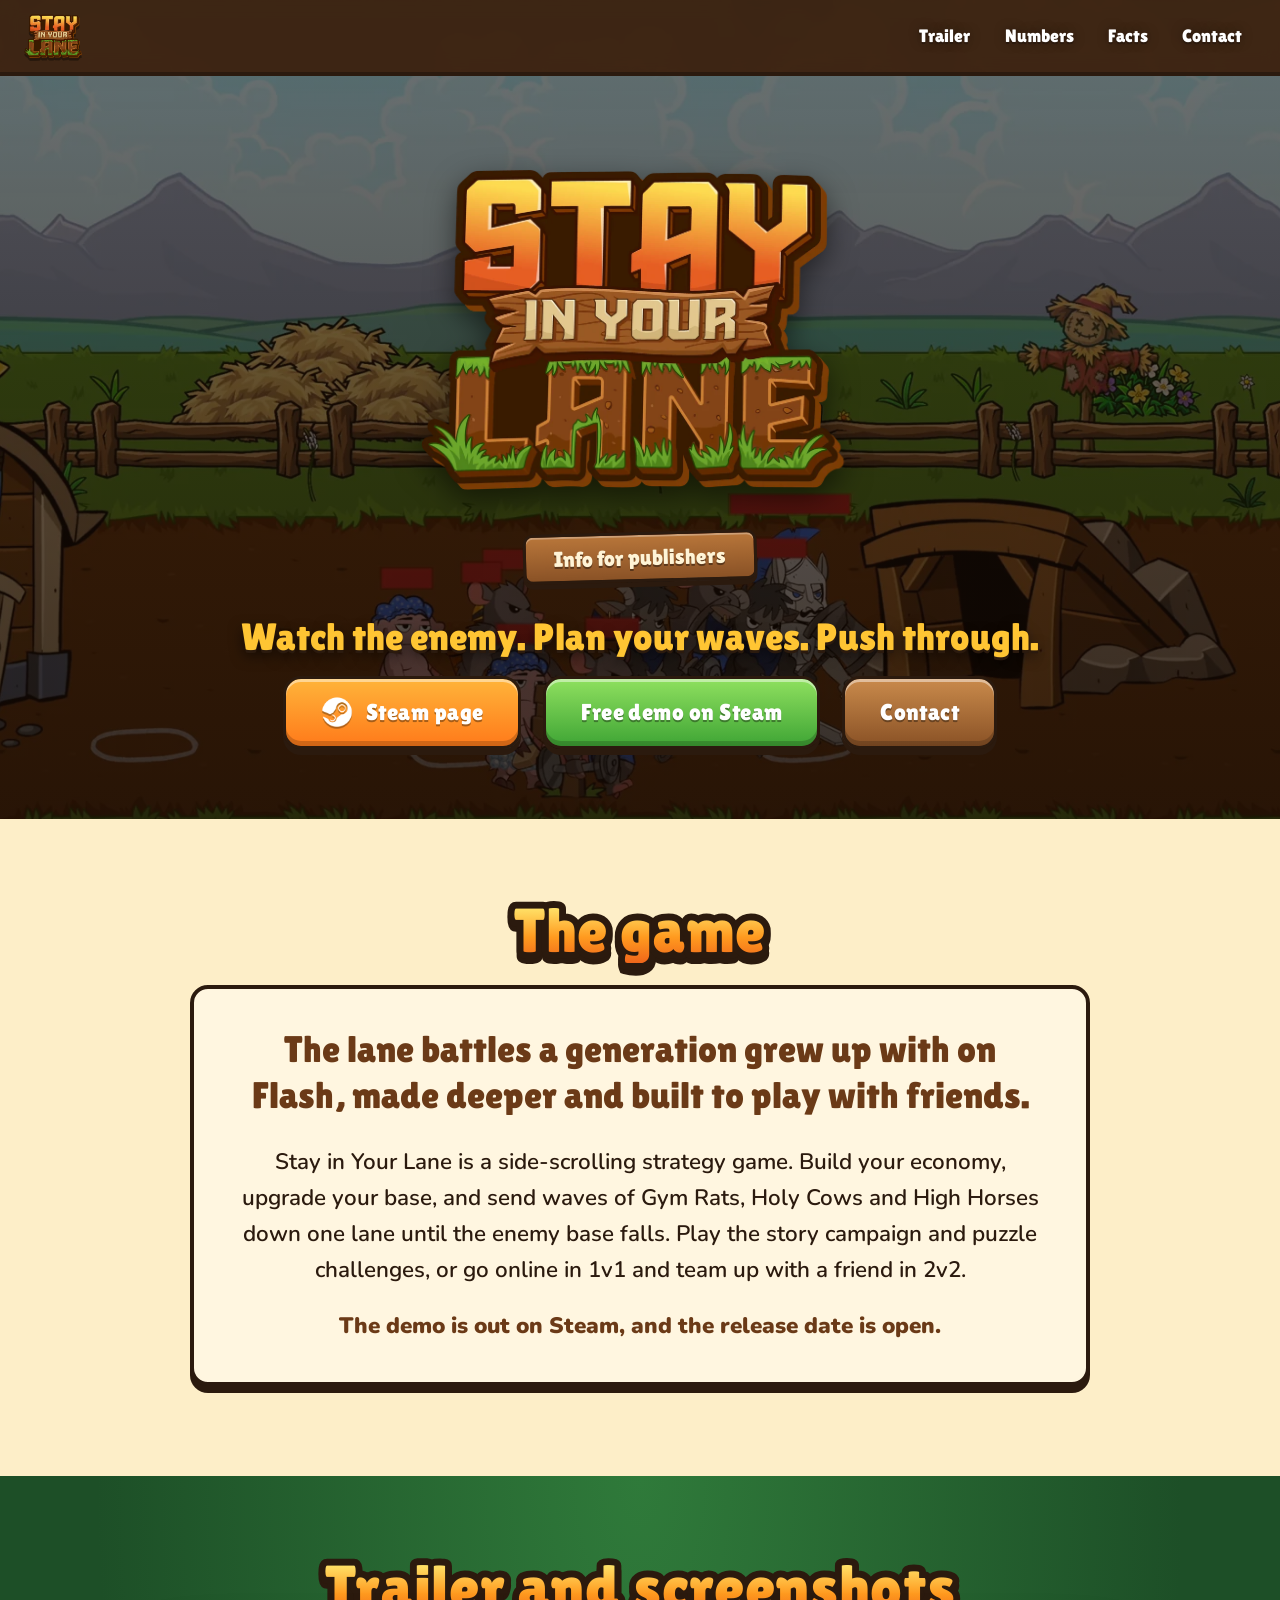
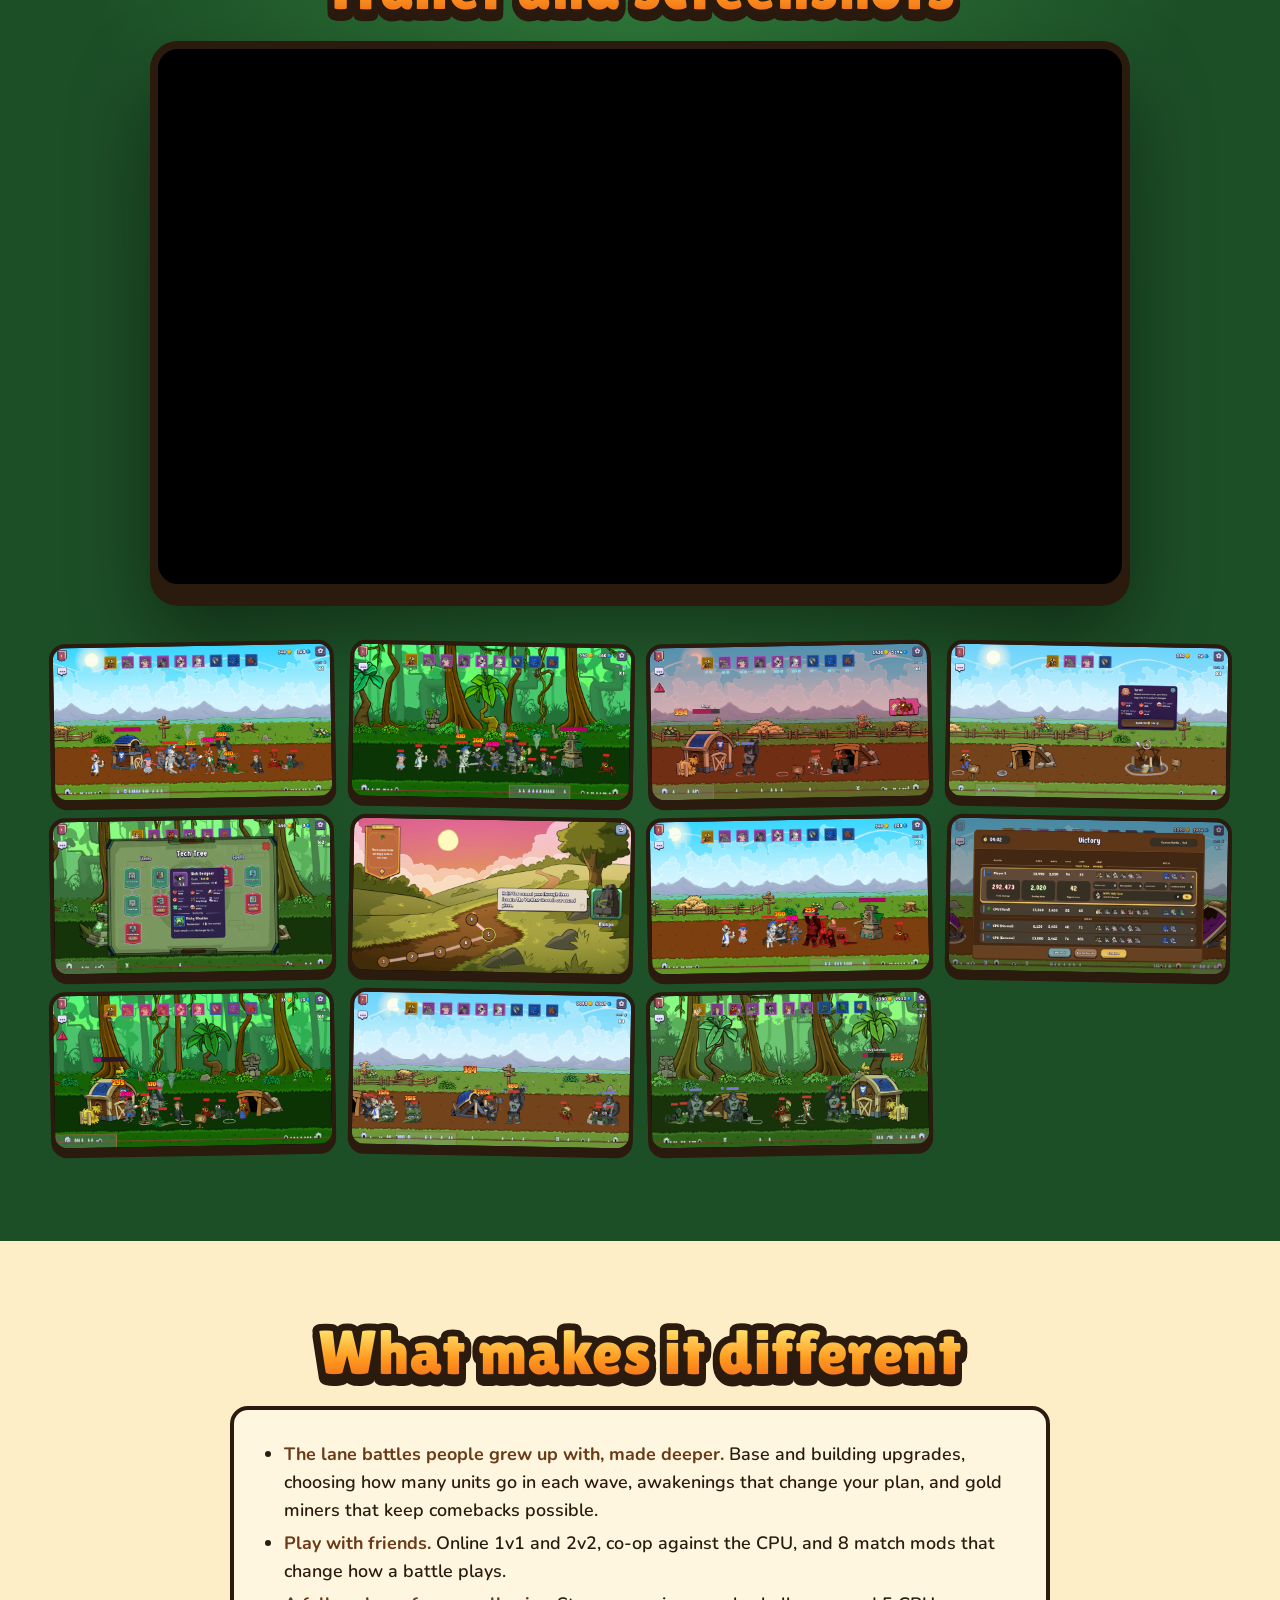
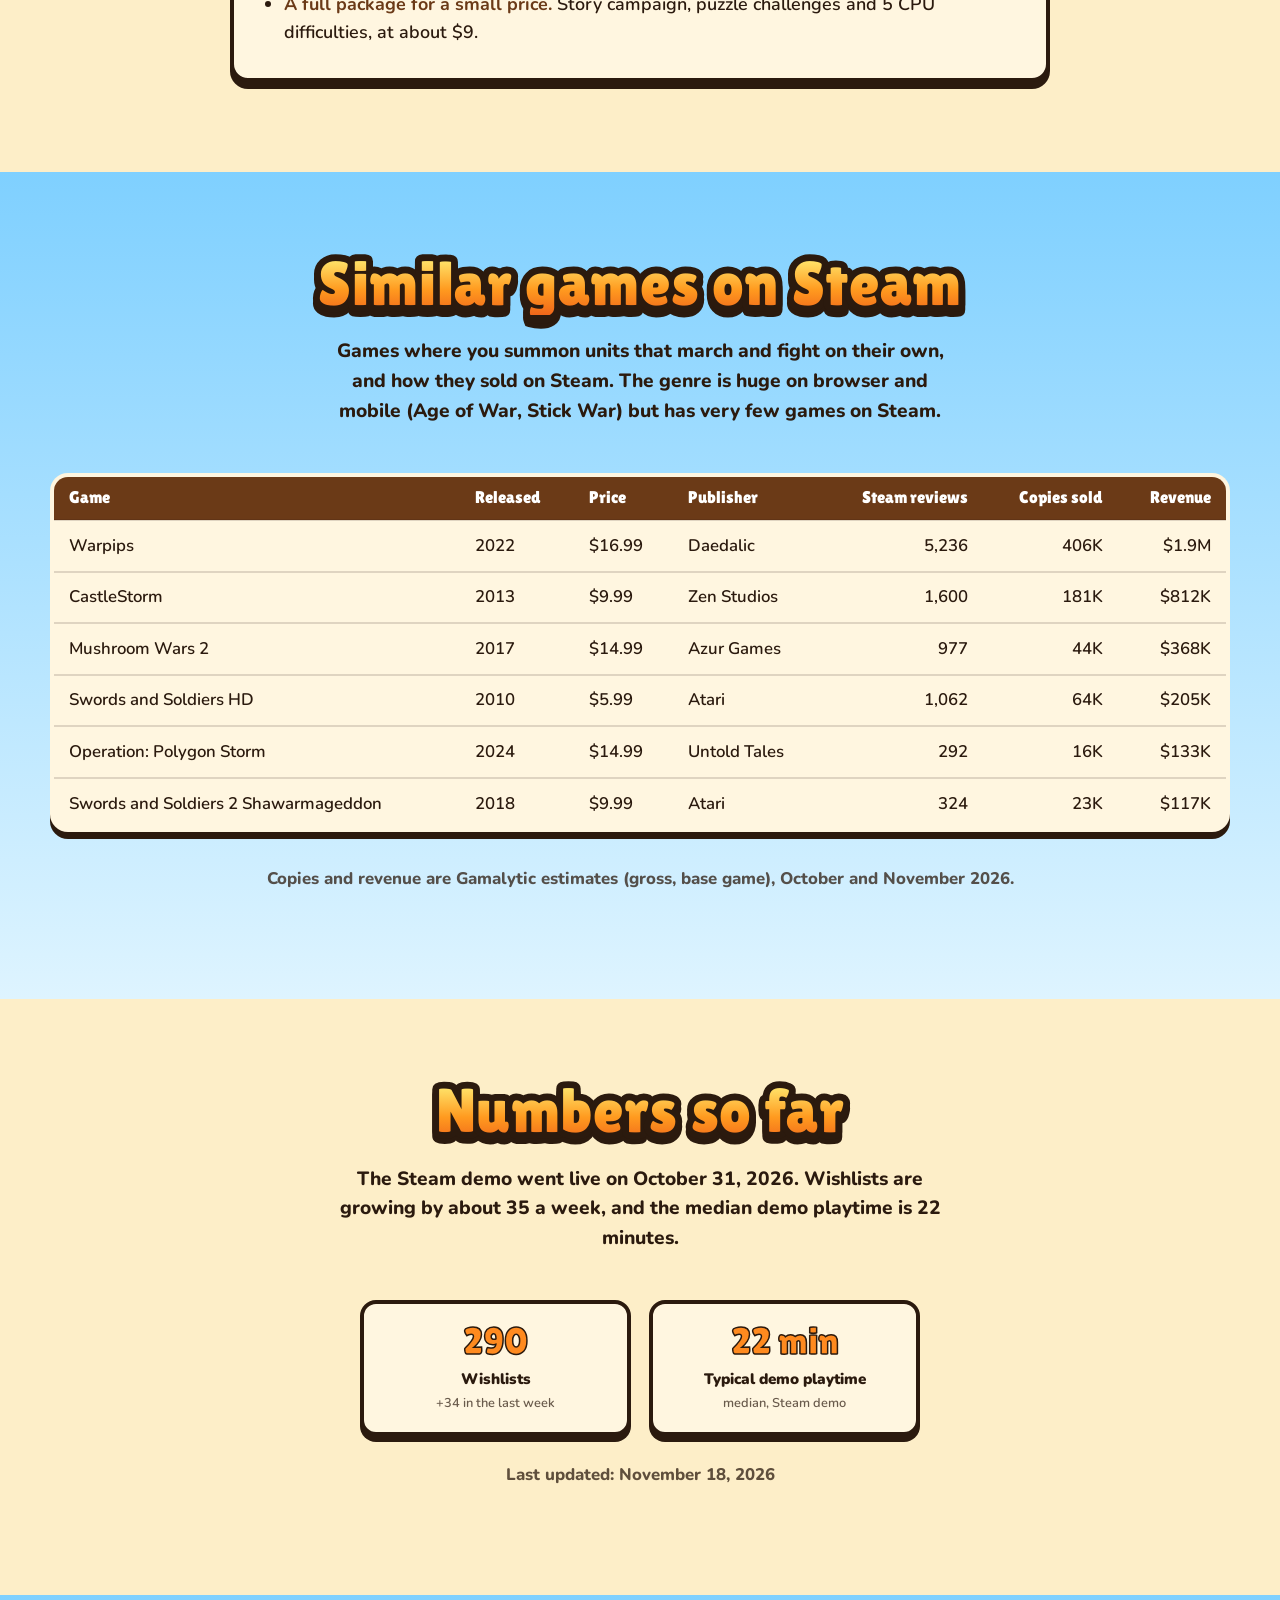
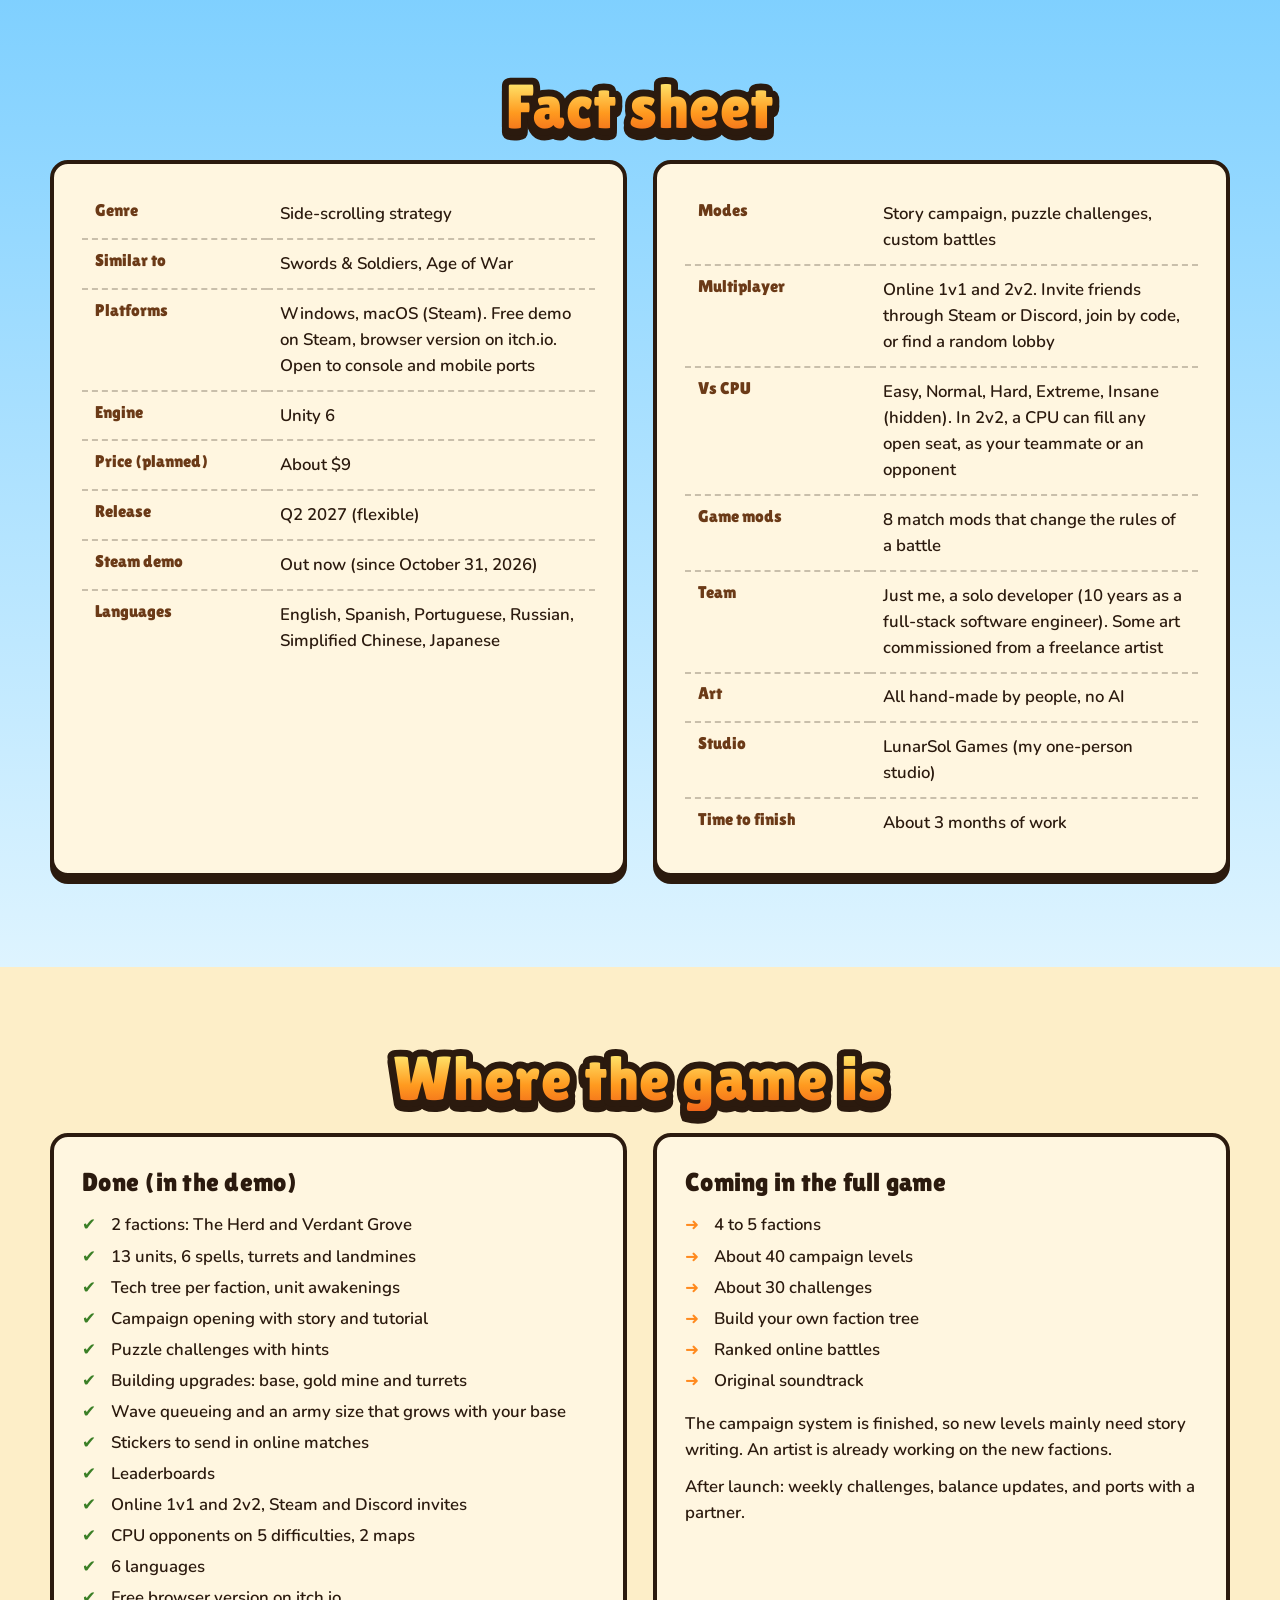
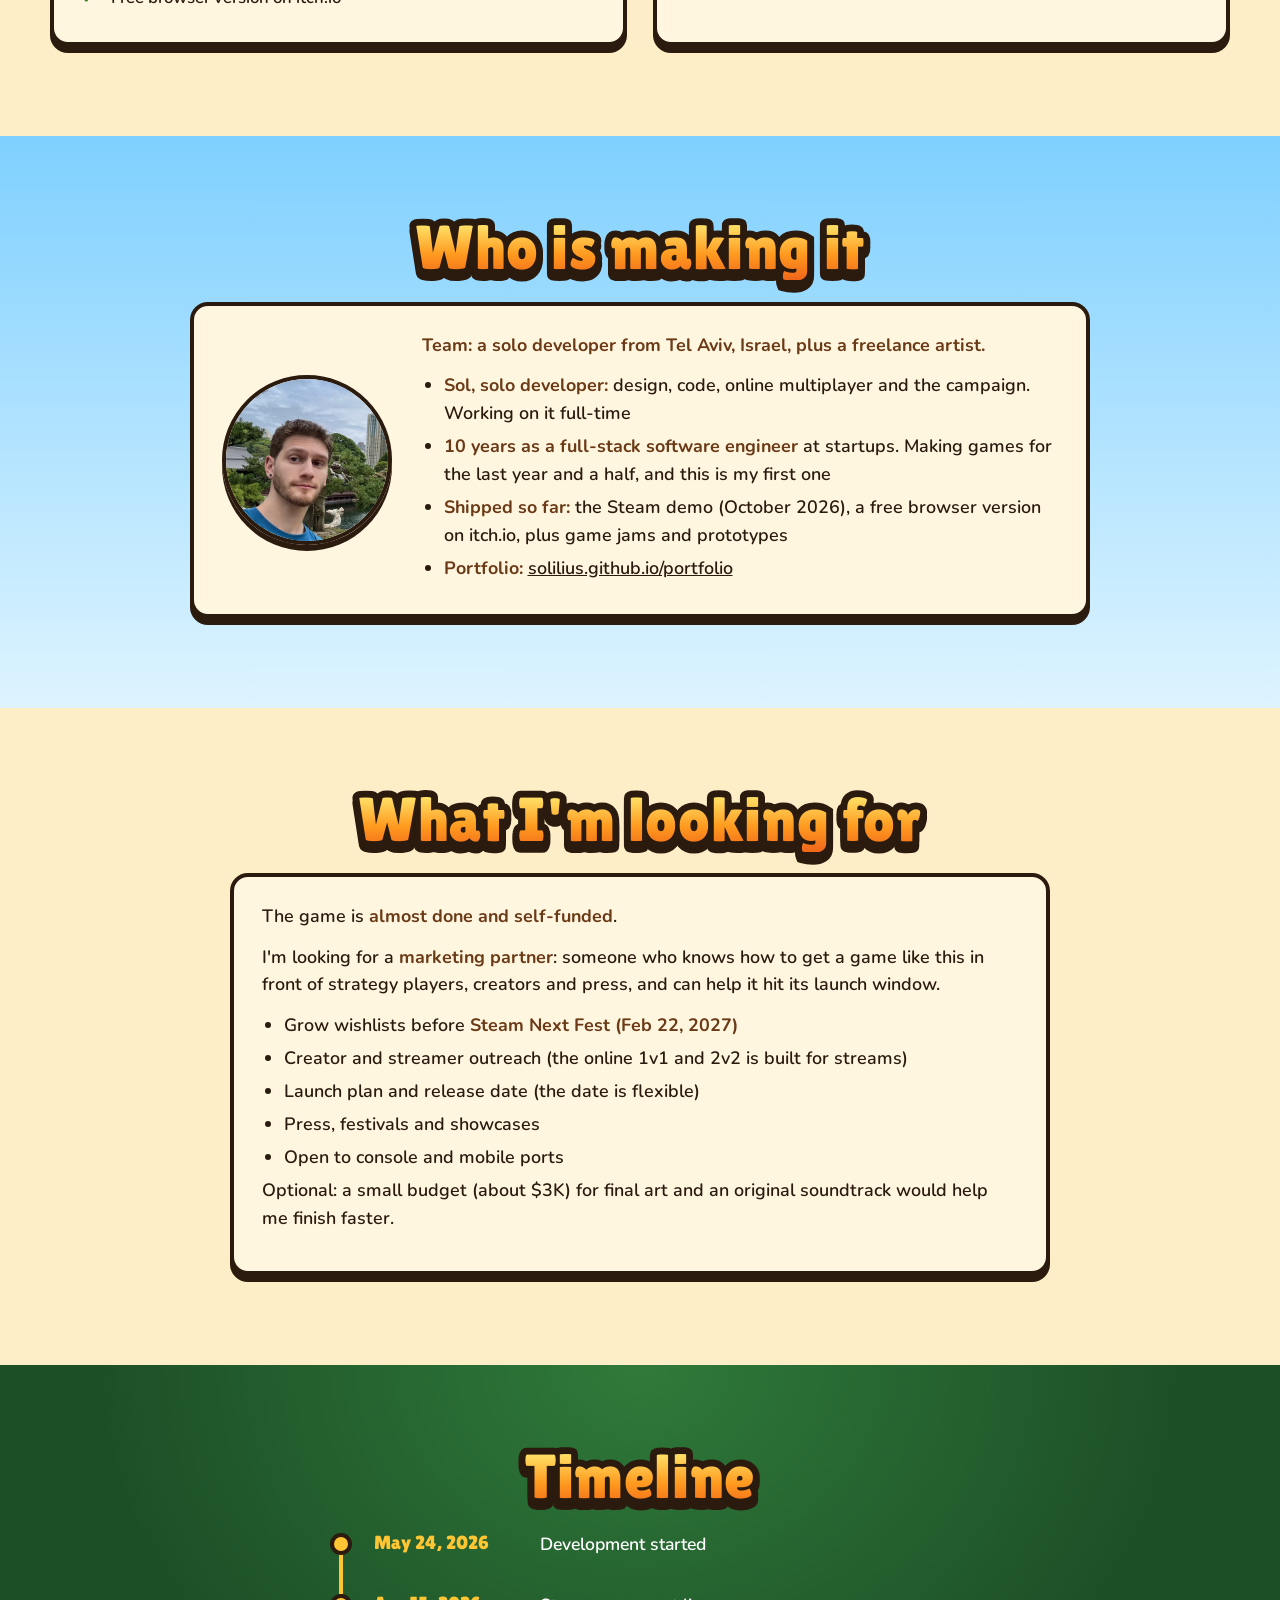
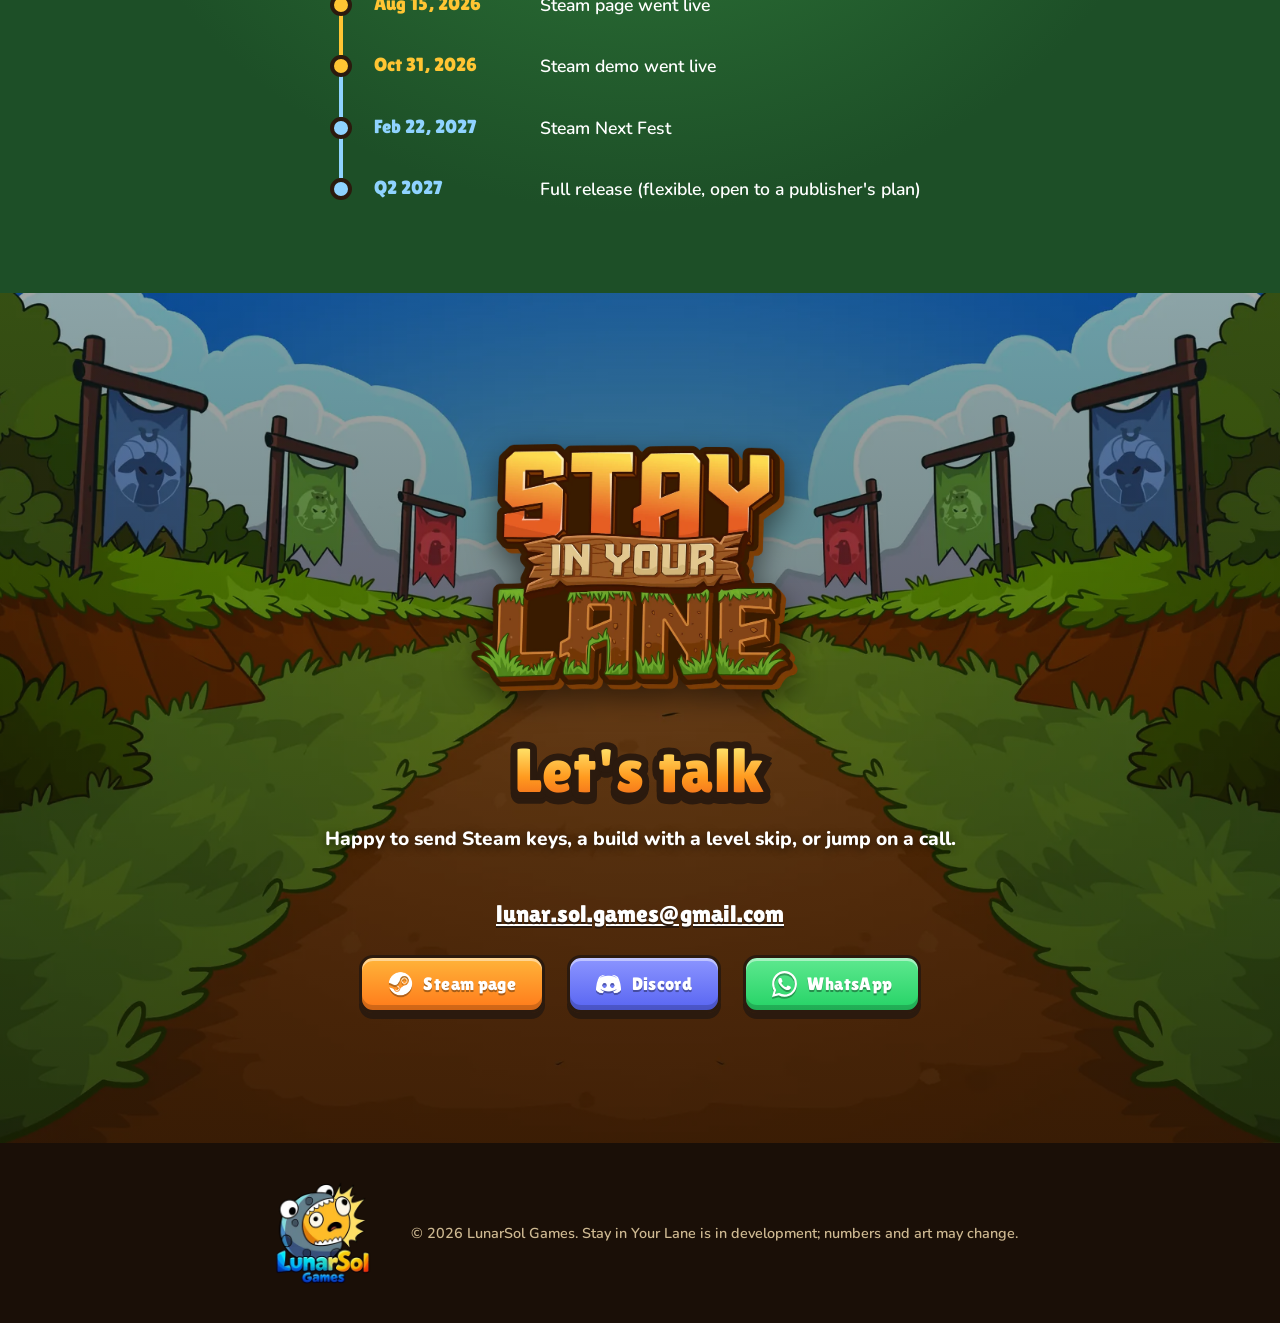
==== commit 14b51948: "Publisher page: dot timeline and thinner preview banner" ====
--- a/publishers/index.html
+++ b/publishers/index.html
@@ -4,7 +4,17 @@
   <meta charset="utf-8">
   <meta name="viewport" content="width=device-width, initial-scale=1">
   <title>Stay in Your Lane | For Publishers</title>
-  <meta name="description" content="Publisher info for Stay in Your Lane, a side-scrolling real-time strategy game by LunarSol Games.">
+  <meta name="description" content="Publisher info for Stay in Your Lane, a side-scrolling strategy game by LunarSol Games.">
+  <meta property="og:type" content="website">
+  <meta property="og:url" content="https://solilius.github.io/stay-in-your-lane/publishers/">
+  <meta property="og:site_name" content="Stay in Your Lane">
+  <meta property="og:title" content="Stay in Your Lane | For Publishers">
+  <meta property="og:description" content="A side-scrolling strategy game by a solo developer. The demo is out on Steam.">
+  <meta property="og:image" content="https://solilius.github.io/stay-in-your-lane/assets/img/share-publishers-wide.jpg">
+  <meta property="og:image:width" content="1200">
+  <meta property="og:image:height" content="450">
+  <meta property="og:image:alt" content="Stay in Your Lane logo, info for publishers">
+  <meta name="twitter:card" content="summary_large_image">
   <!-- Shared by link only: keep it out of search results -->
   <meta name="robots" content="noindex, nofollow">
   <meta name="theme-color" content="#5fbf3a">
@@ -65,9 +75,15 @@
     .comps th { font: 1.05rem var(--font-head); font-weight: 400; background: var(--wood); color: #fff; }
     .comps td.n { text-align: right; font-variant-numeric: tabular-nums; }
     .comps-wrap { overflow-x: auto; padding-bottom: 8px; }
-    .timeline { list-style: none; margin: 0 auto; padding: 0; max-width: 720px; }
-    .timeline li { display: grid; grid-template-columns: 170px 1fr; gap: 16px; padding: 14px 0; border-bottom: 2px dashed rgba(255,255,255,.25); color: #fff; }
-    .timeline b { font: 1.15rem var(--font-head); font-weight: 400; color: var(--gold); }
+    .timeline { list-style: none; margin: 0 auto; padding: 0; max-width: 620px; position: relative; }
+    .timeline li { position: relative; display: grid; grid-template-columns: 150px 1fr; gap: 16px; padding: 0 0 34px 44px; color: #fff; font-size: 1.1rem; }
+    .timeline li::before { content: ""; position: absolute; left: 0; top: 2px; width: 22px; height: 22px; border-radius: 50%; background: var(--gold); border: 4px solid var(--ink); box-sizing: border-box; z-index: 1; }
+    .timeline li::after { content: ""; position: absolute; left: 9px; top: 22px; bottom: -2px; width: 4px; background: var(--gold); }
+    .timeline li:last-child { padding-bottom: 0; }
+    .timeline li:last-child::after { display: none; }
+    .timeline li.next::before { background: #8fd3ff; }
+    .timeline li.next::after, .timeline li:has(+ li.next)::after { background: #8fd3ff; }
+    .timeline b { font: 1.2rem var(--font-head); font-weight: 400; color: var(--gold); }
     .contact { text-align: center; }
     .contact a.mail { font: 1.5rem var(--font-head); color: #fff; text-shadow: 0 2px 0 var(--ink); word-break: break-all; }
     @media (max-width: 860px) {
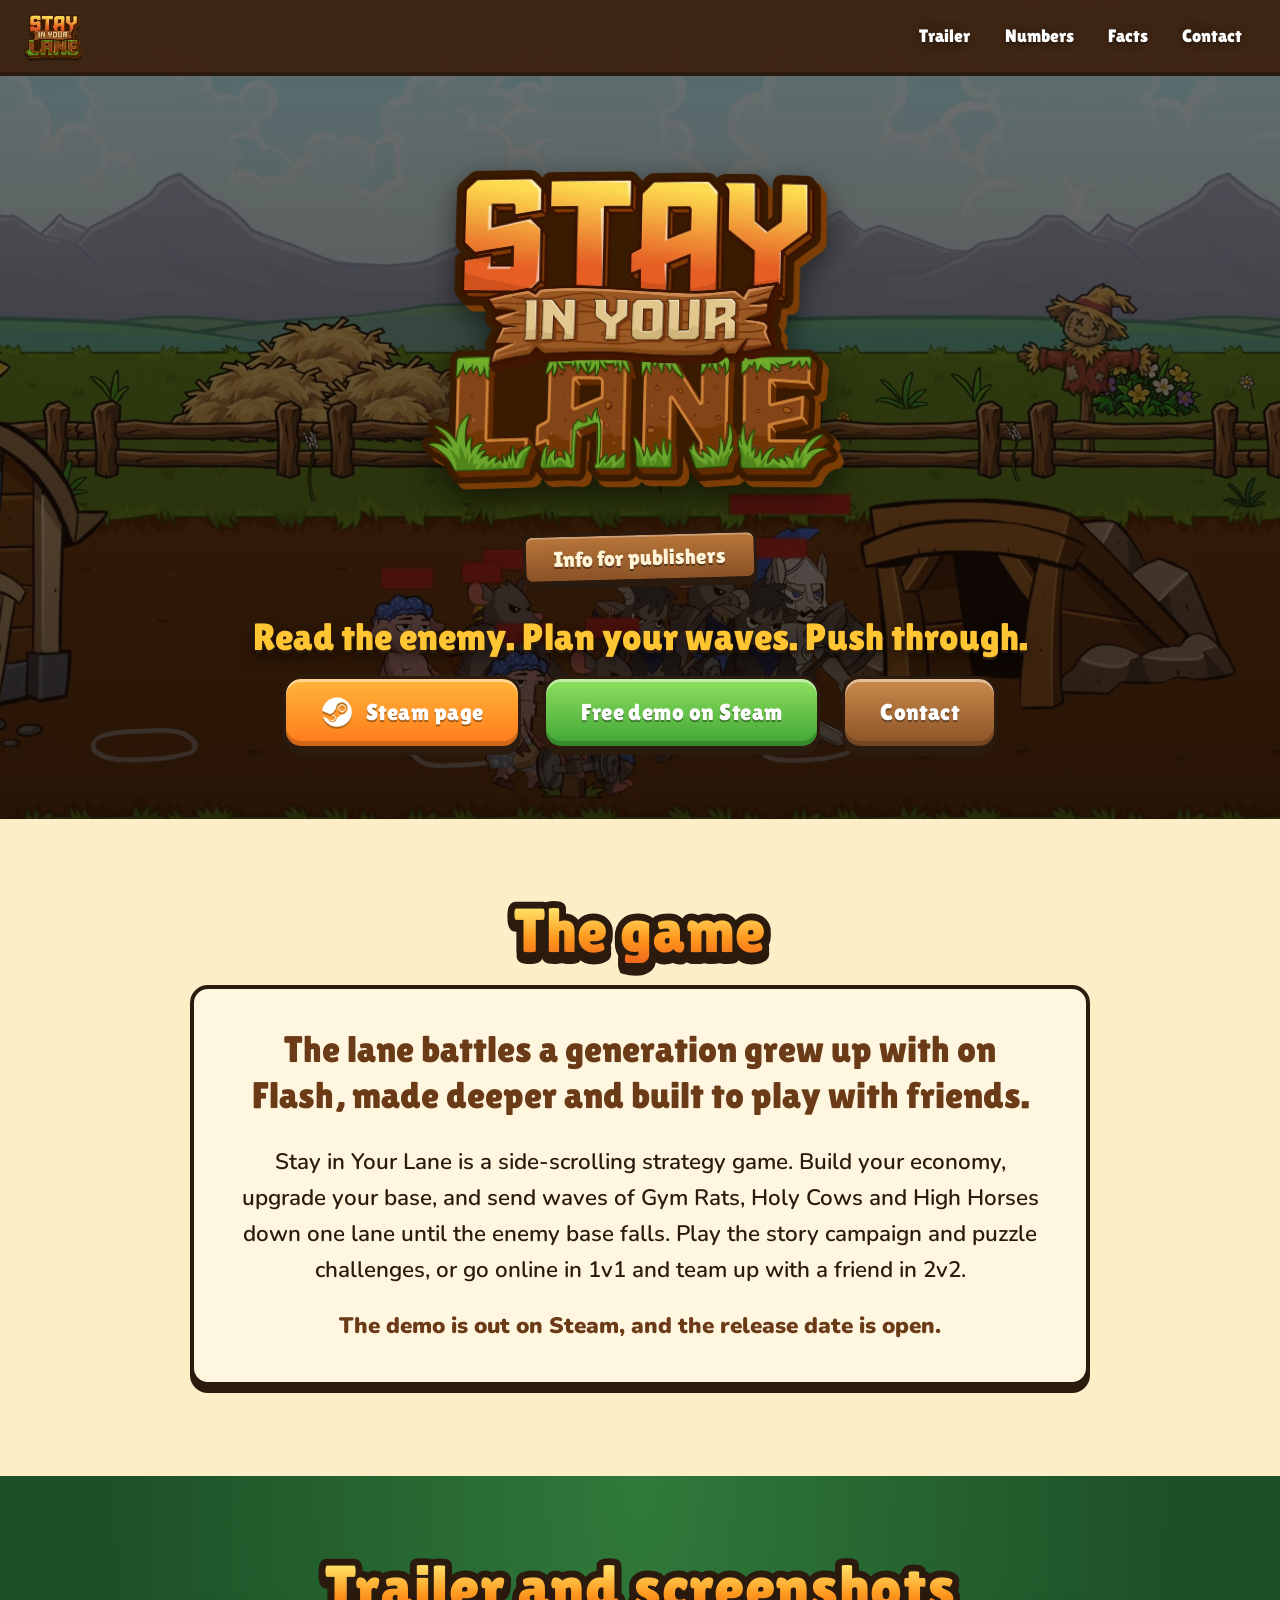
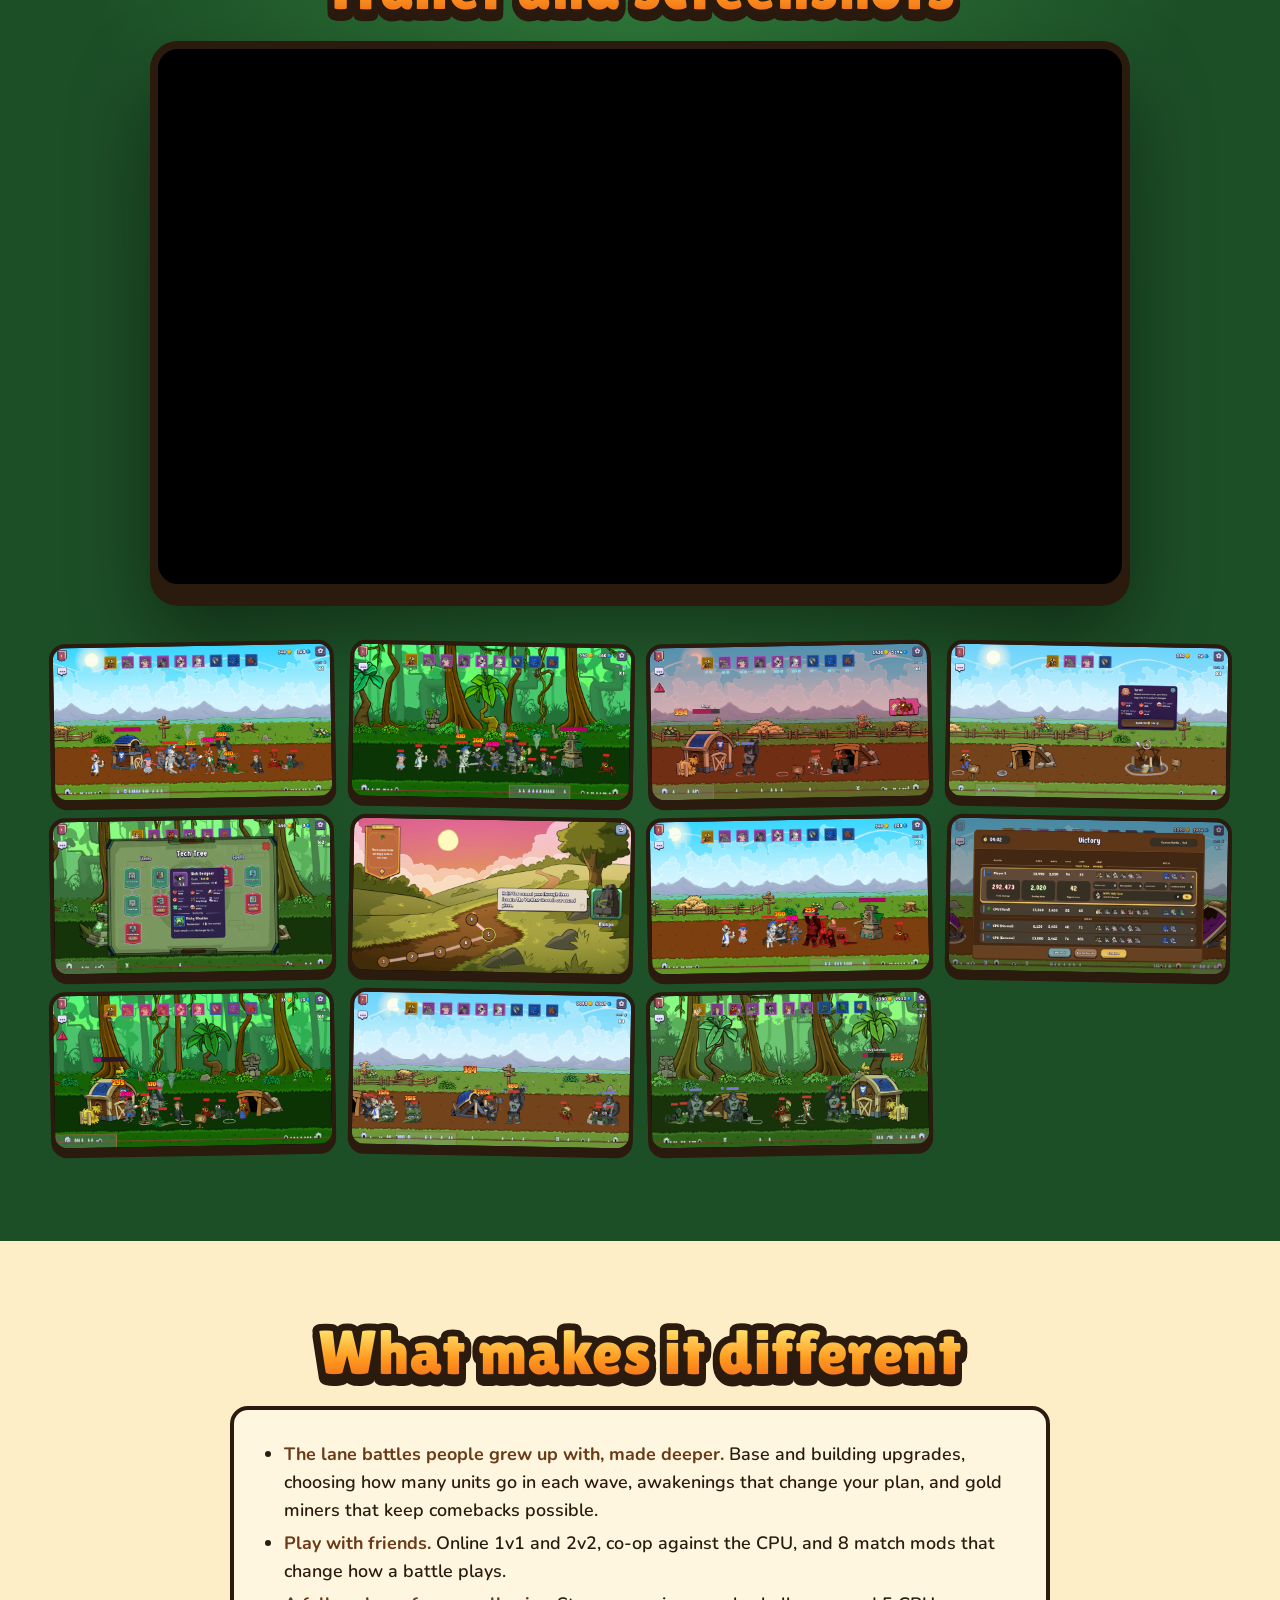
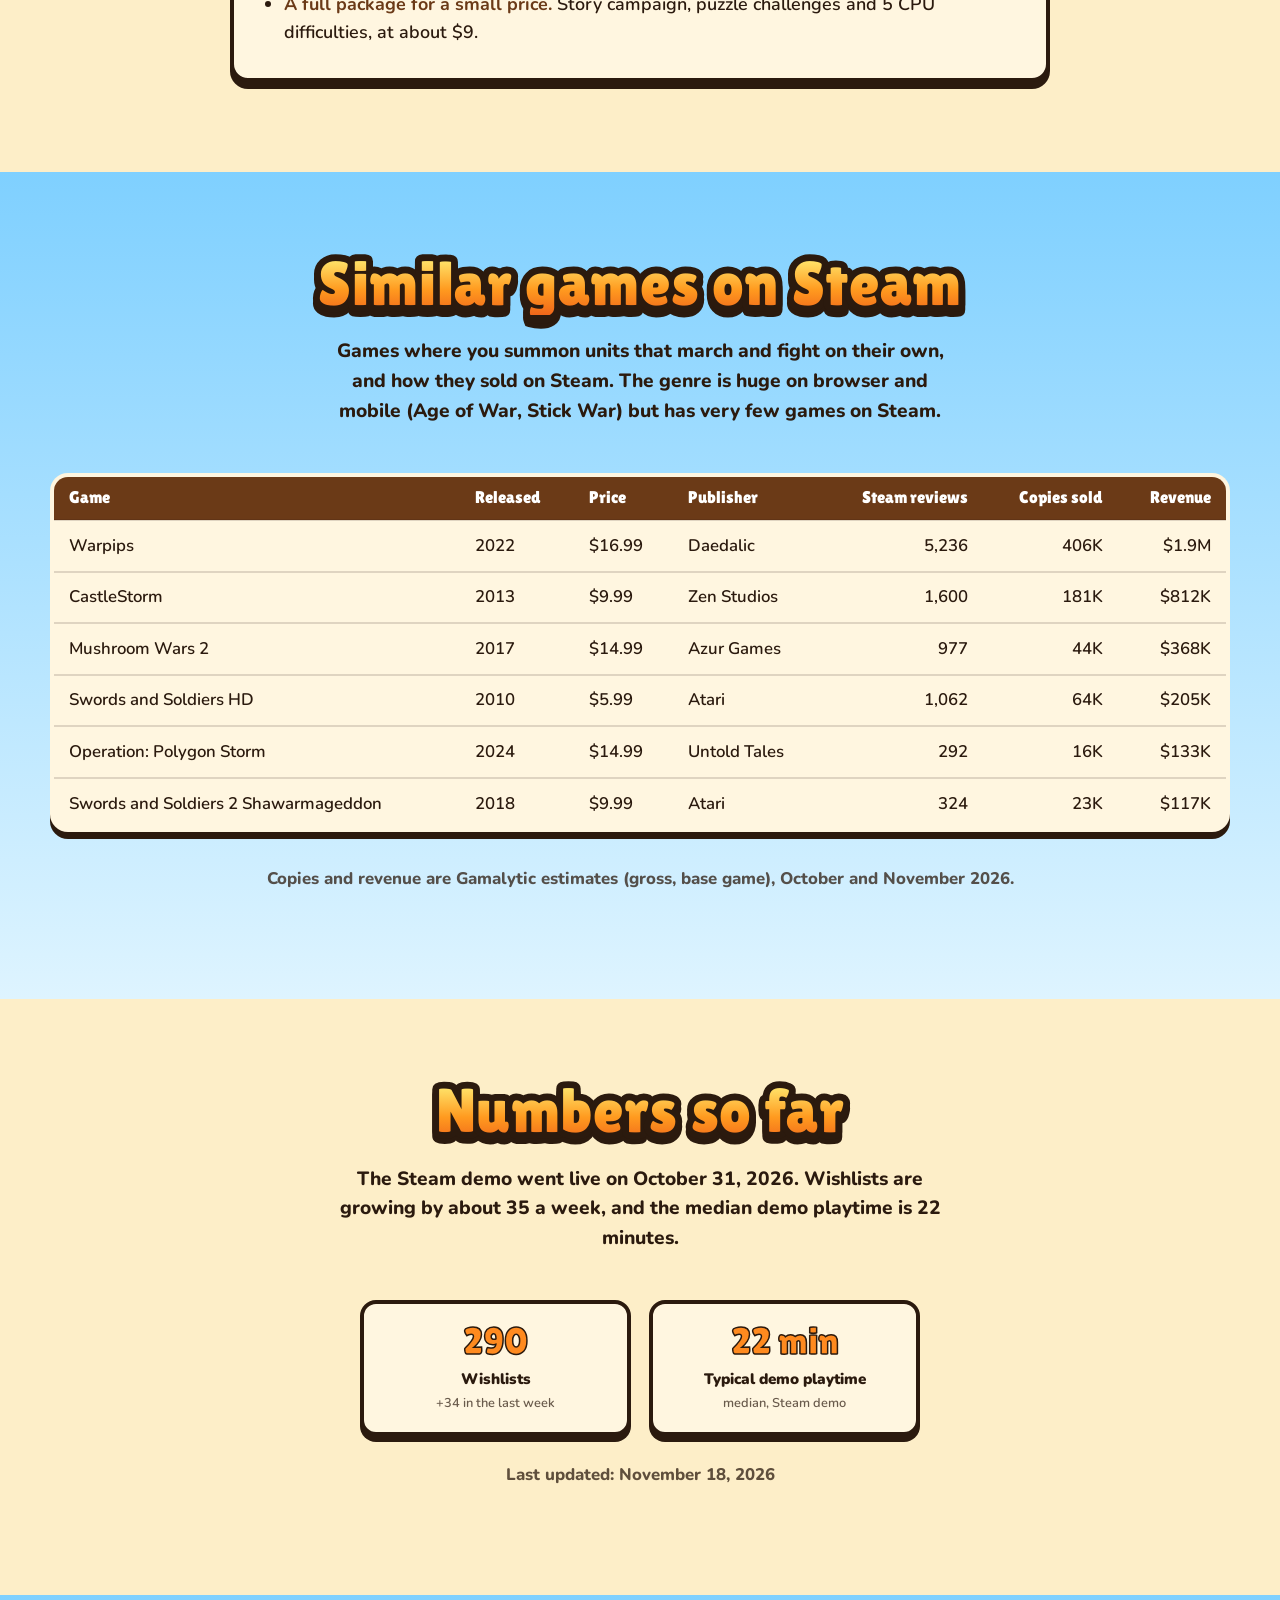
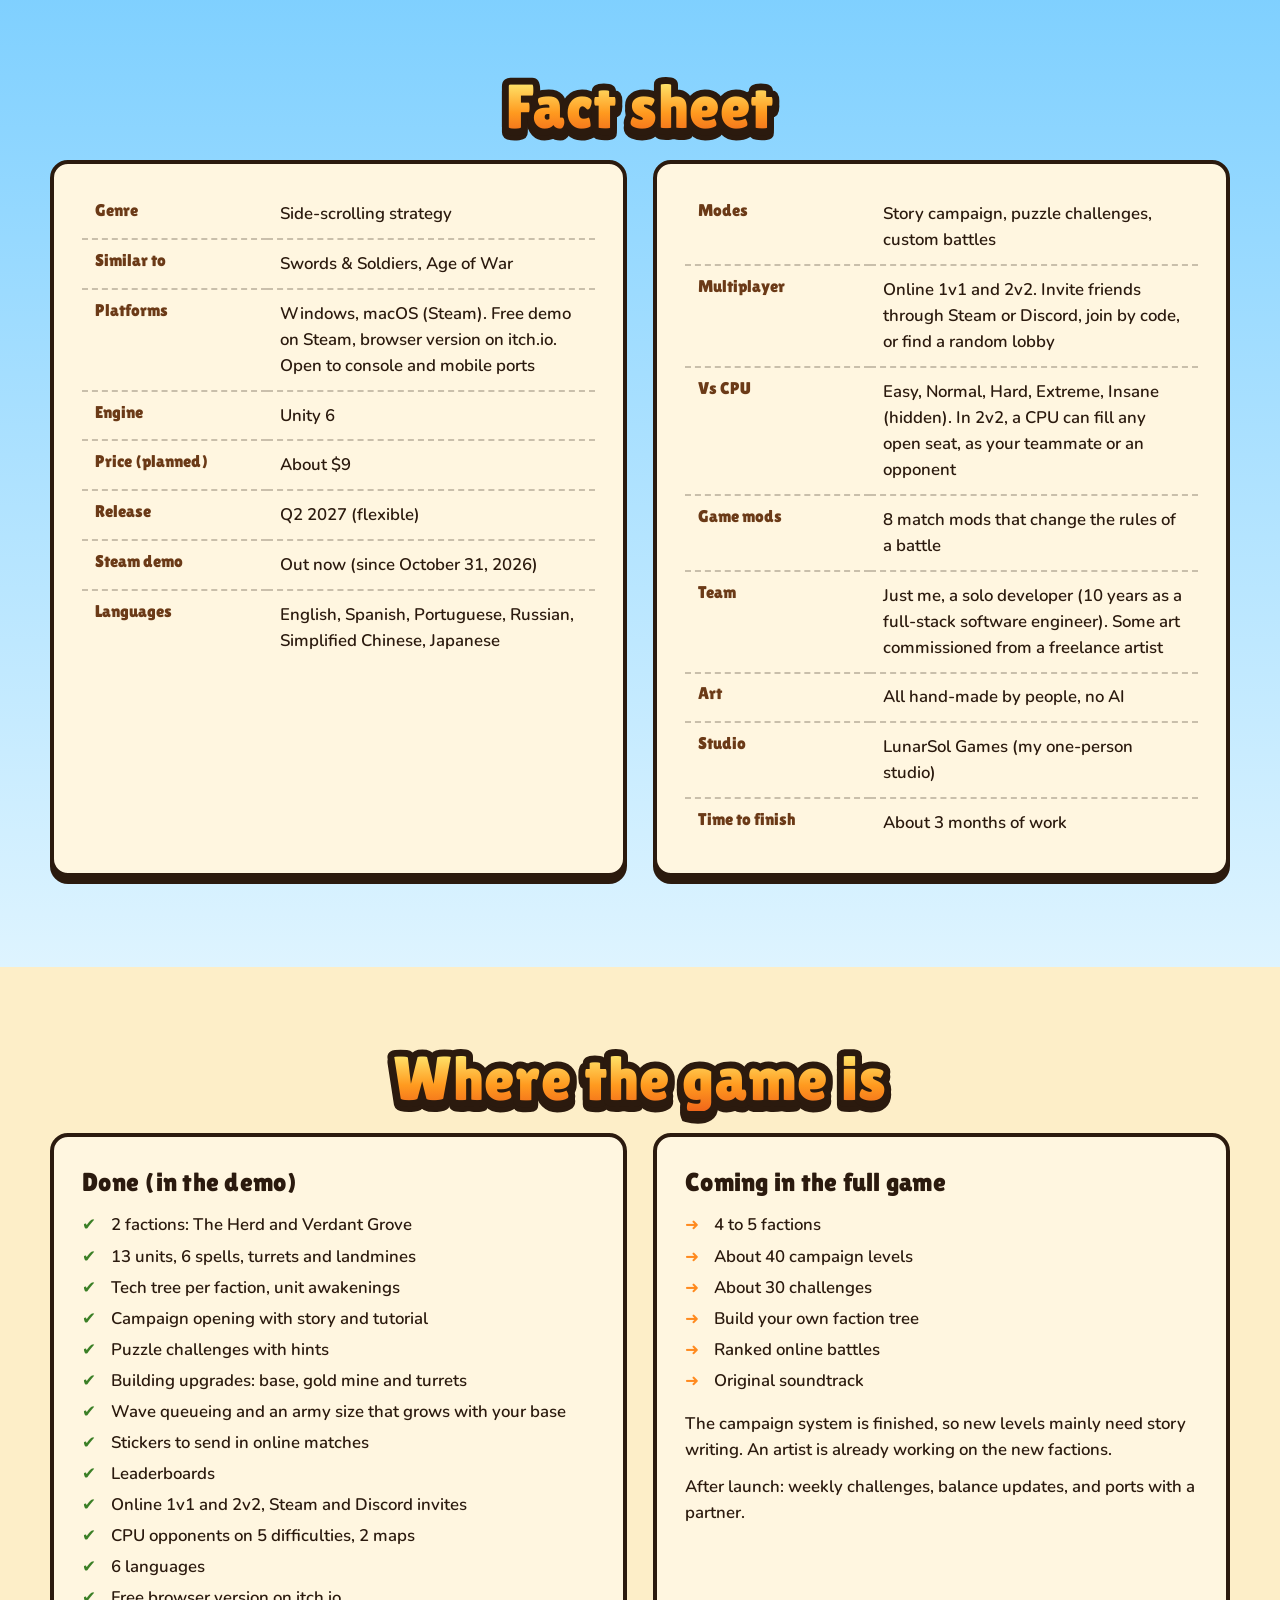
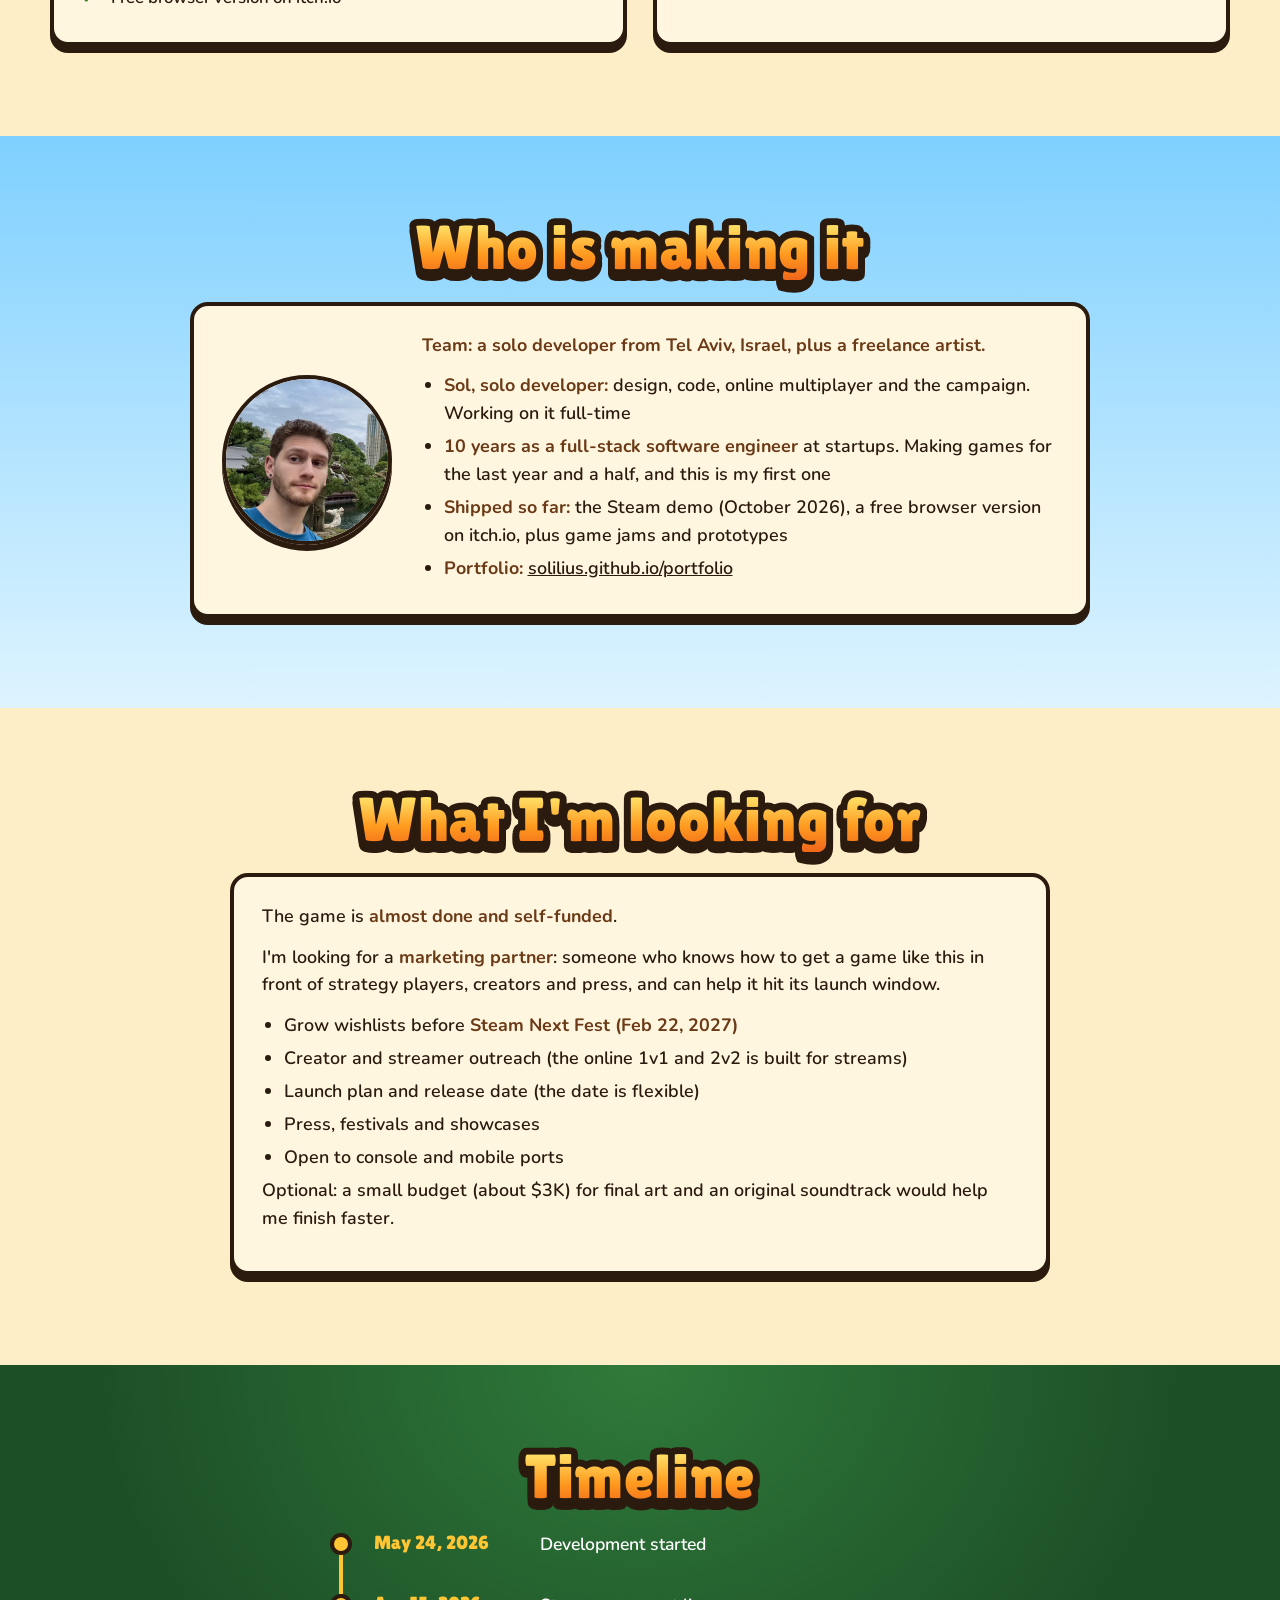
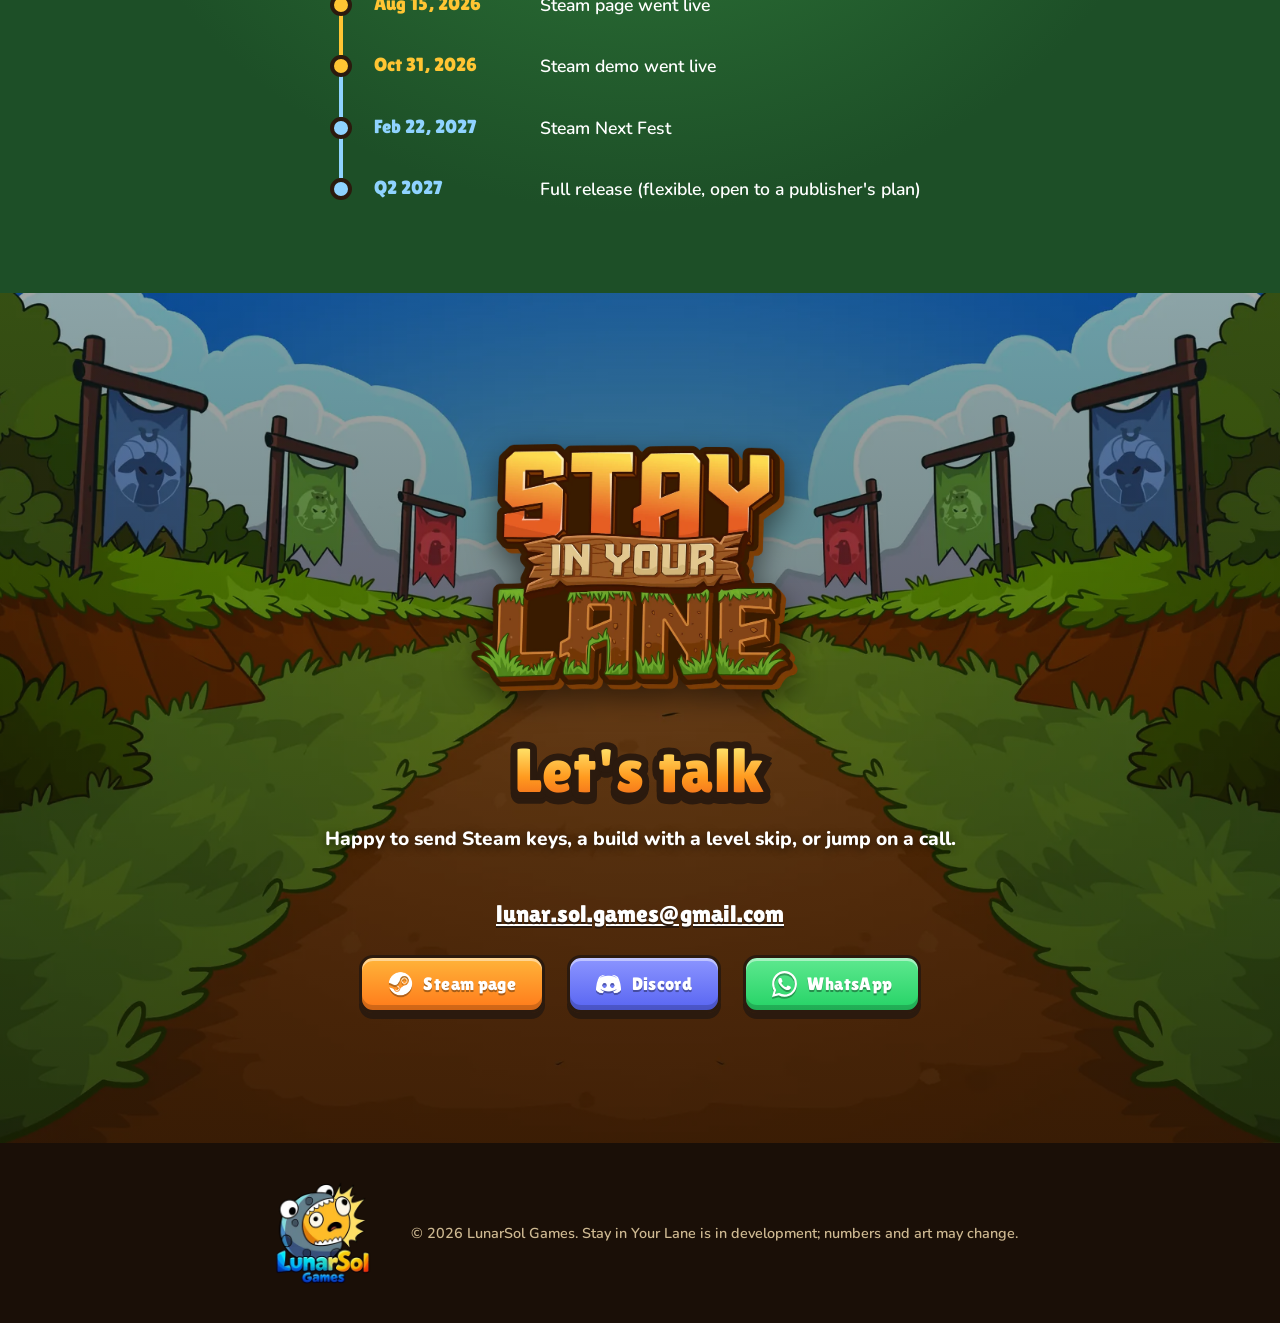
==== commit 5b243bf8: "Publisher page: hook line is now Read the enemy" ====
--- a/publishers/index.html
+++ b/publishers/index.html
@@ -10,7 +10,7 @@
   <meta property="og:site_name" content="Stay in Your Lane">
   <meta property="og:title" content="Stay in Your Lane | For Publishers">
   <meta property="og:description" content="A side-scrolling strategy game by a solo developer. The demo is out on Steam.">
-  <meta property="og:image" content="https://solilius.github.io/stay-in-your-lane/assets/img/share-publishers-wide.jpg">
+  <meta property="og:image" content="https://solilius.github.io/stay-in-your-lane/assets/img/share-publishers-scenery.jpg">
   <meta property="og:image:width" content="1200">
   <meta property="og:image:height" content="450">
   <meta property="og:image:alt" content="Stay in Your Lane logo, info for publishers">
@@ -114,7 +114,7 @@
 <section class="pub-hero">
   <img class="pub-hero__logo" src="../assets/img/logo.webp" alt="Stay in Your Lane">
   <p class="plank" style="display:inline-block">Info for publishers</p>
-  <p class="pub-hook">Watch the enemy. Plan your waves. Push through.</p>
+  <p class="pub-hook">Read the enemy. Plan your waves. Push through.</p>
   <div class="hero__ctas">
     <a class="btn btn--orange btn--lg" data-link="steam" target="_blank" rel="noopener"><img src="../assets/img/steam.webp" alt="">Steam page</a>
     <a class="btn btn--green btn--lg" data-link="demo" target="_blank" rel="noopener">Free demo on Steam</a>
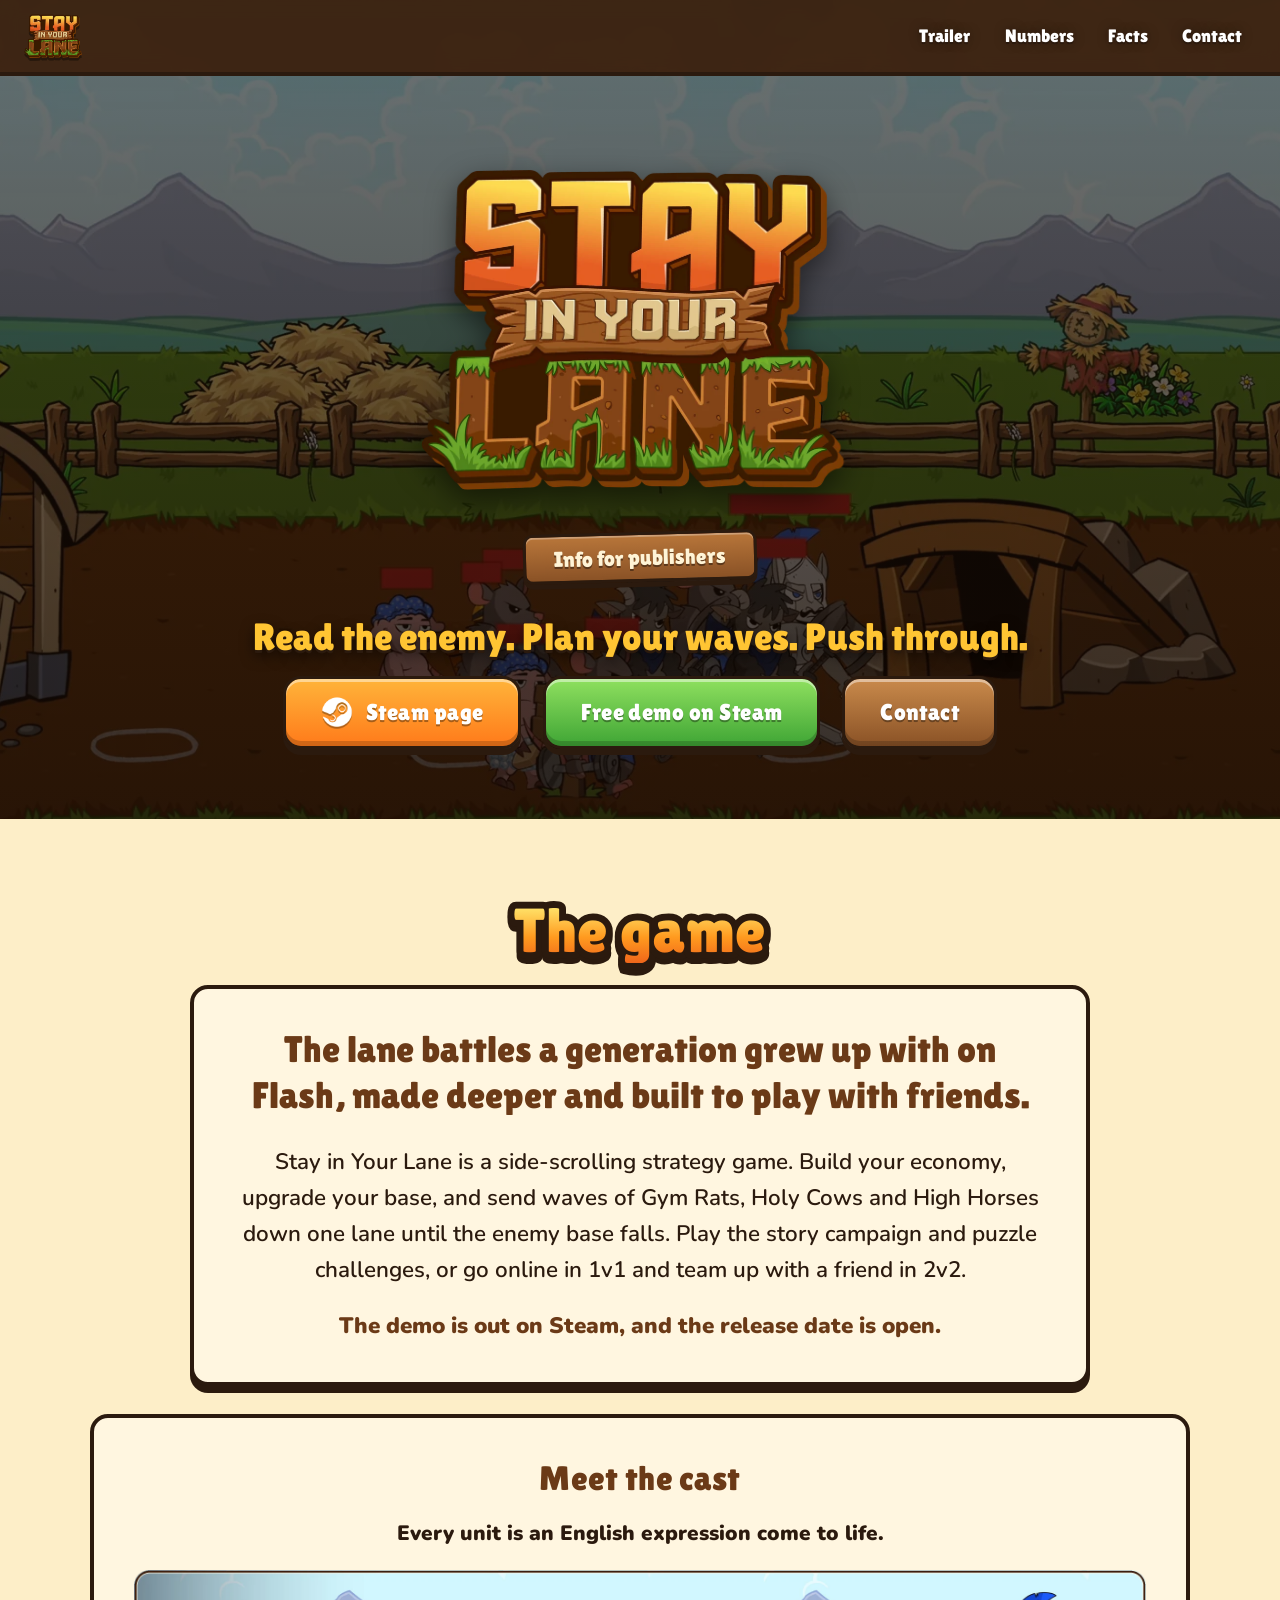
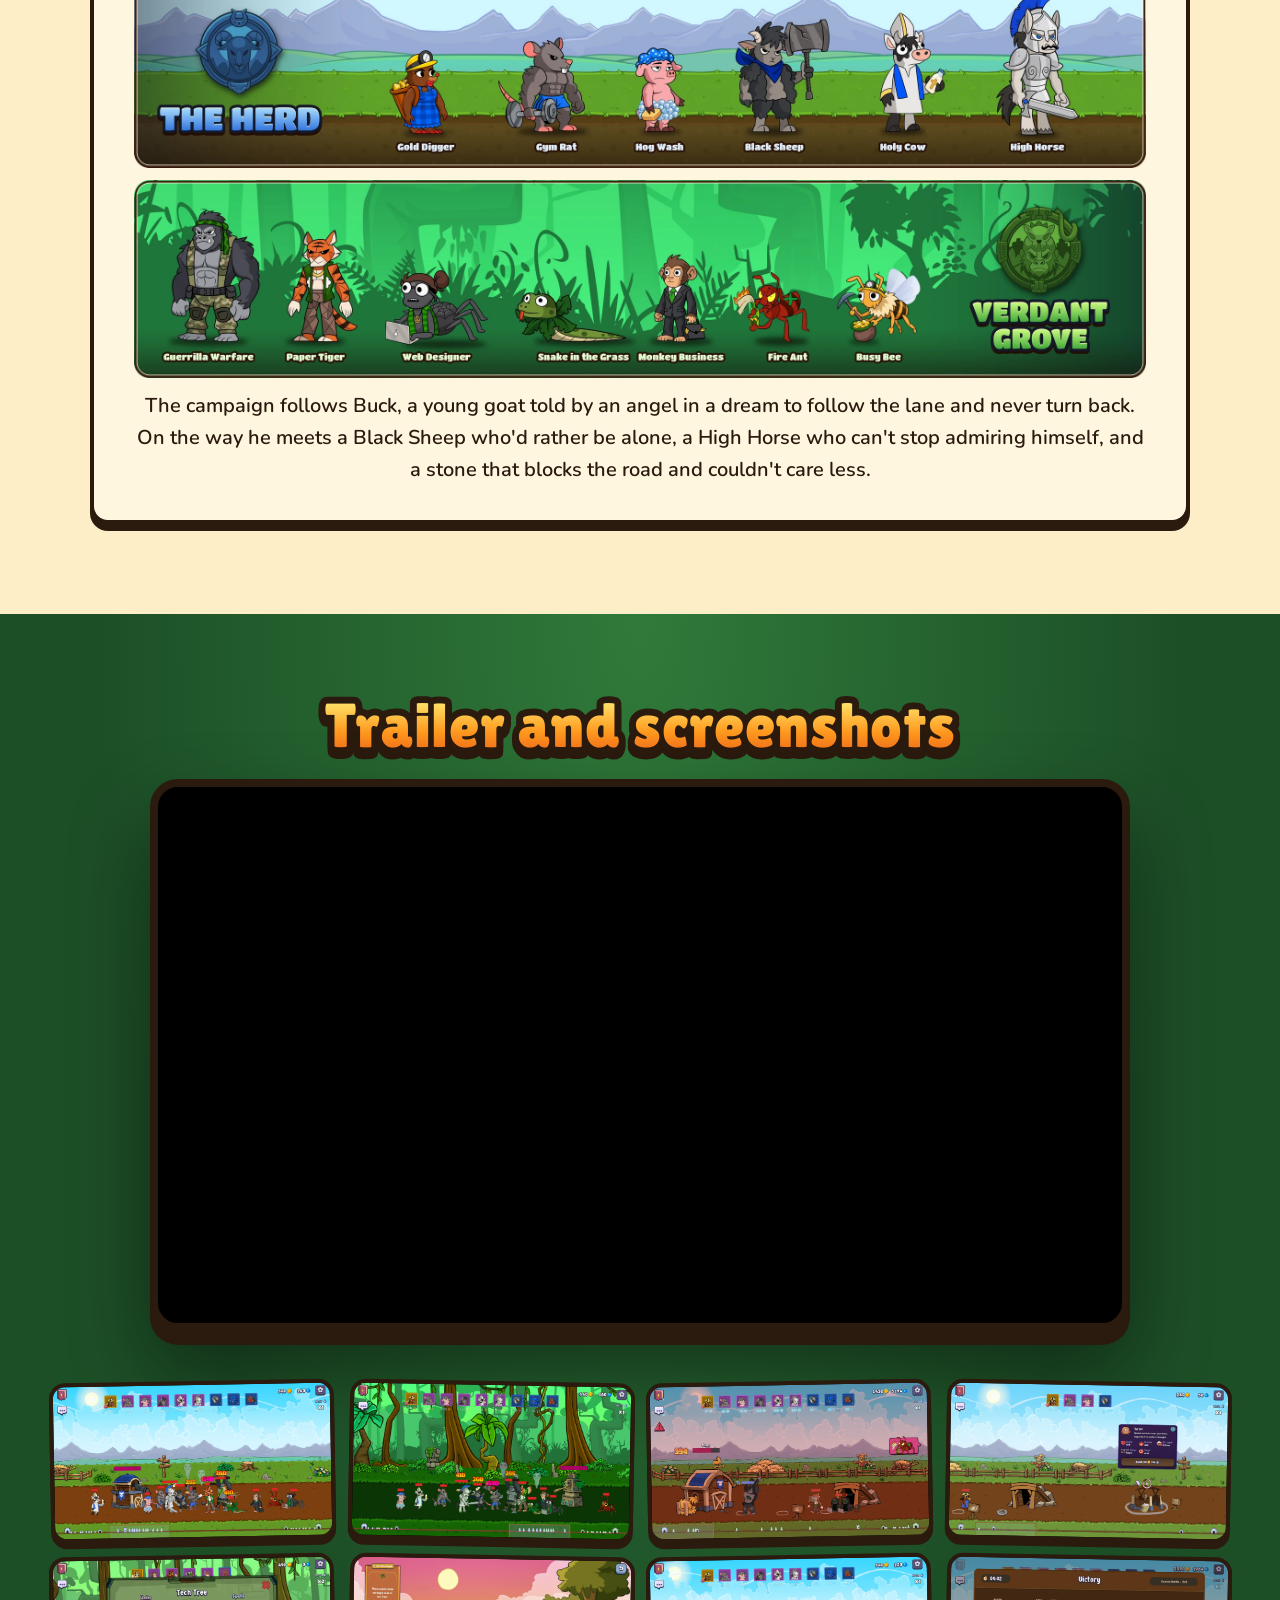
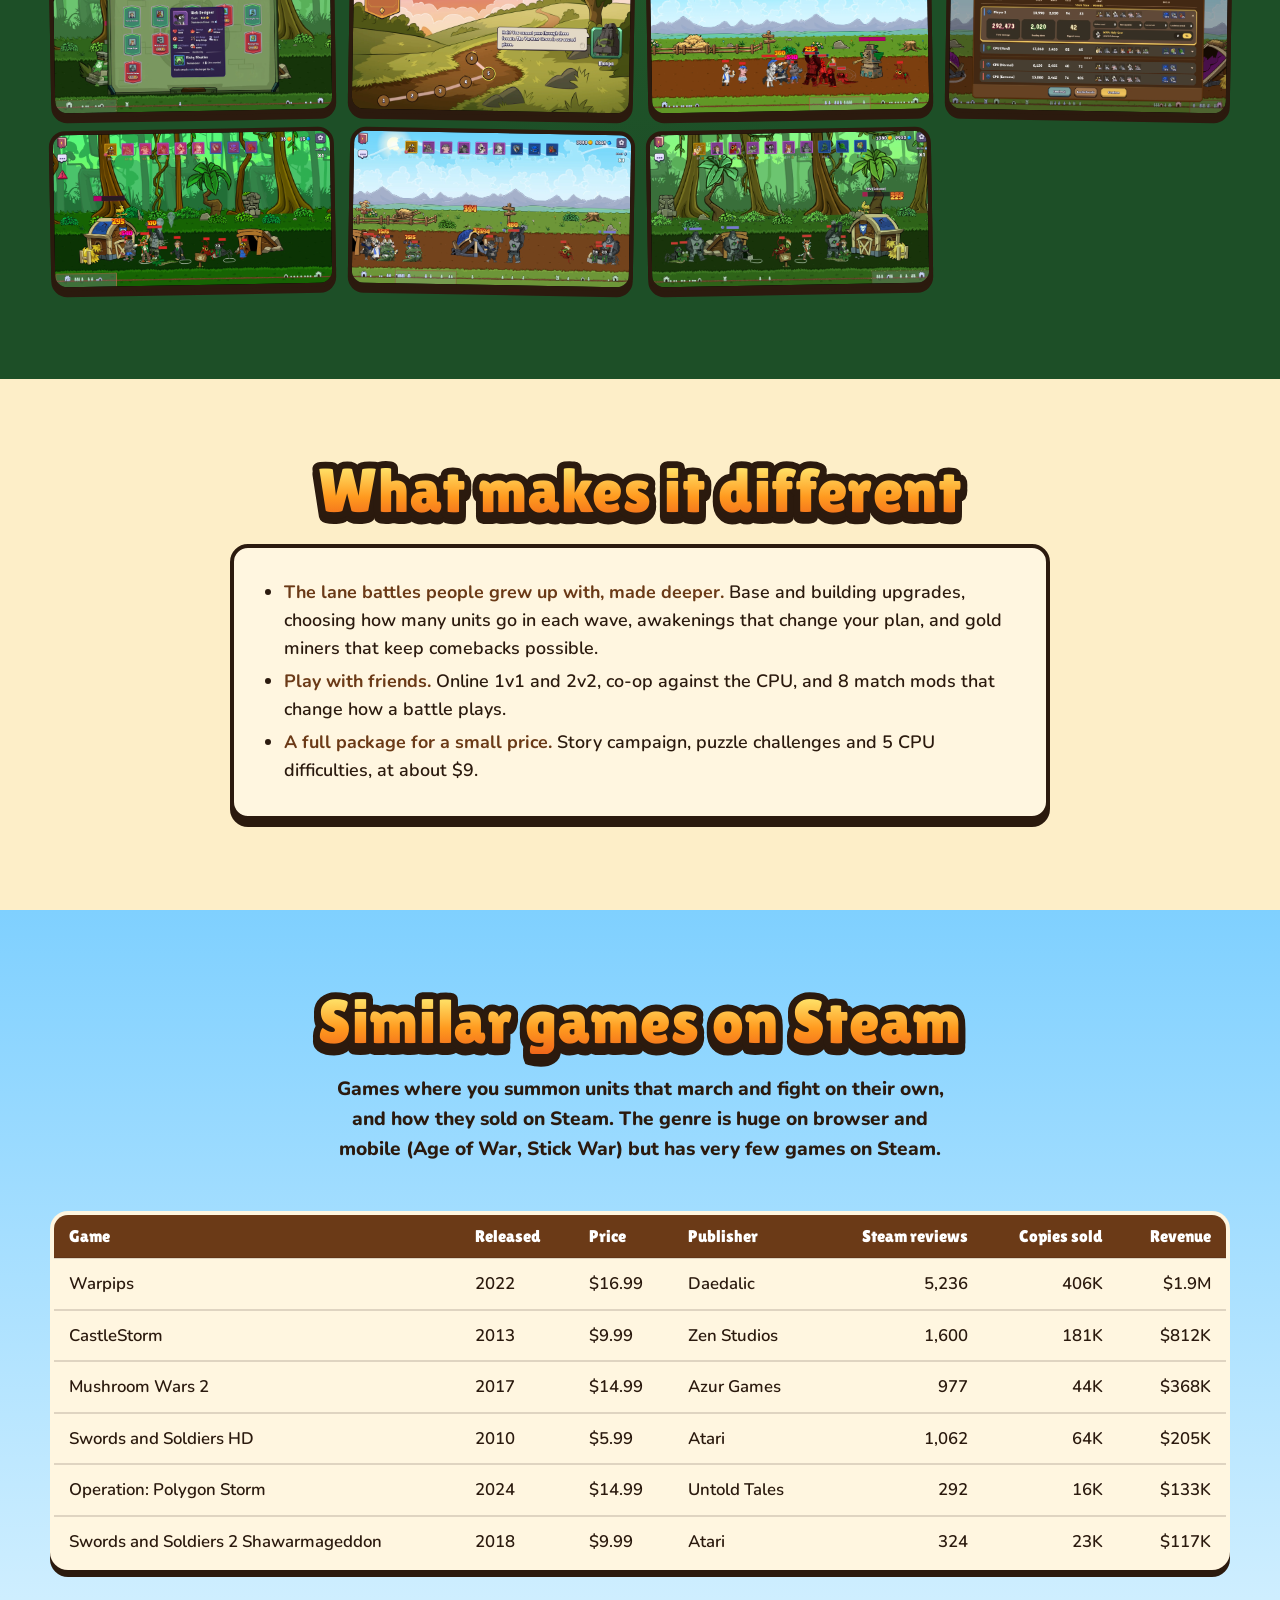
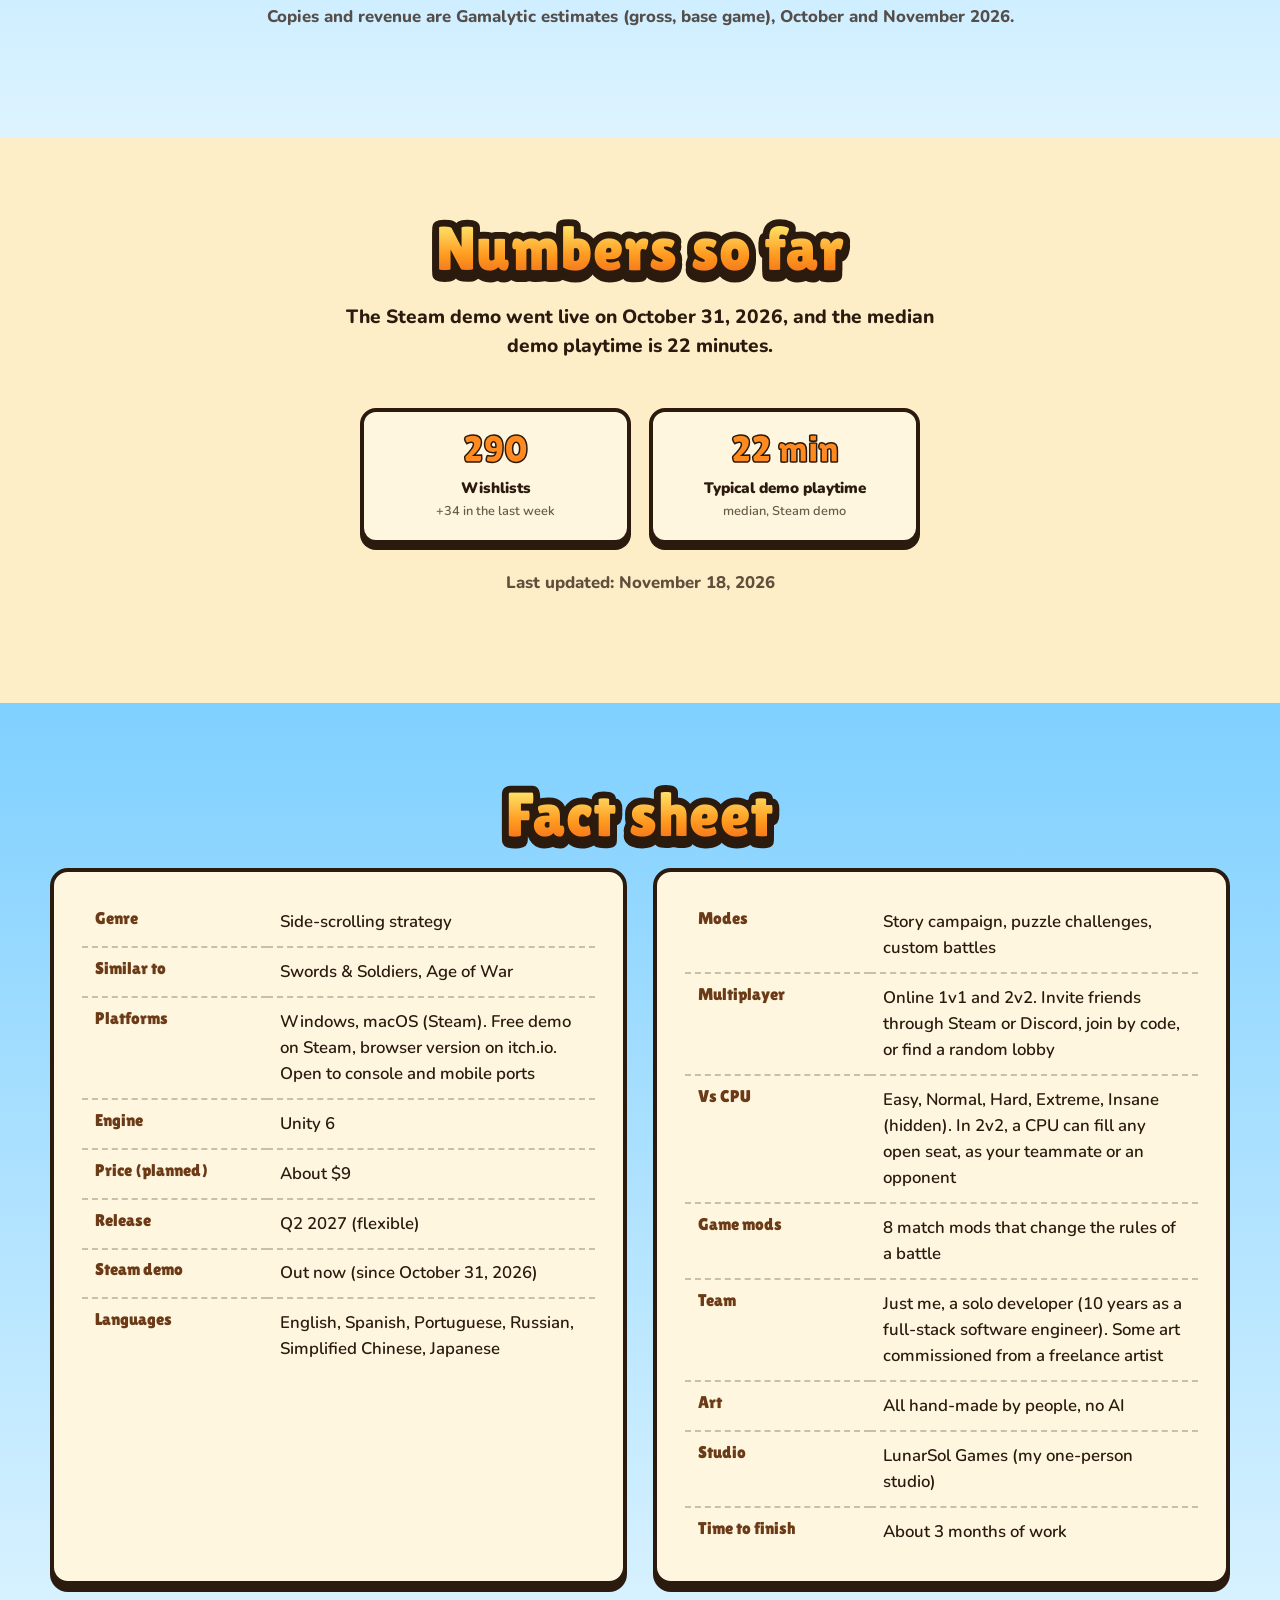
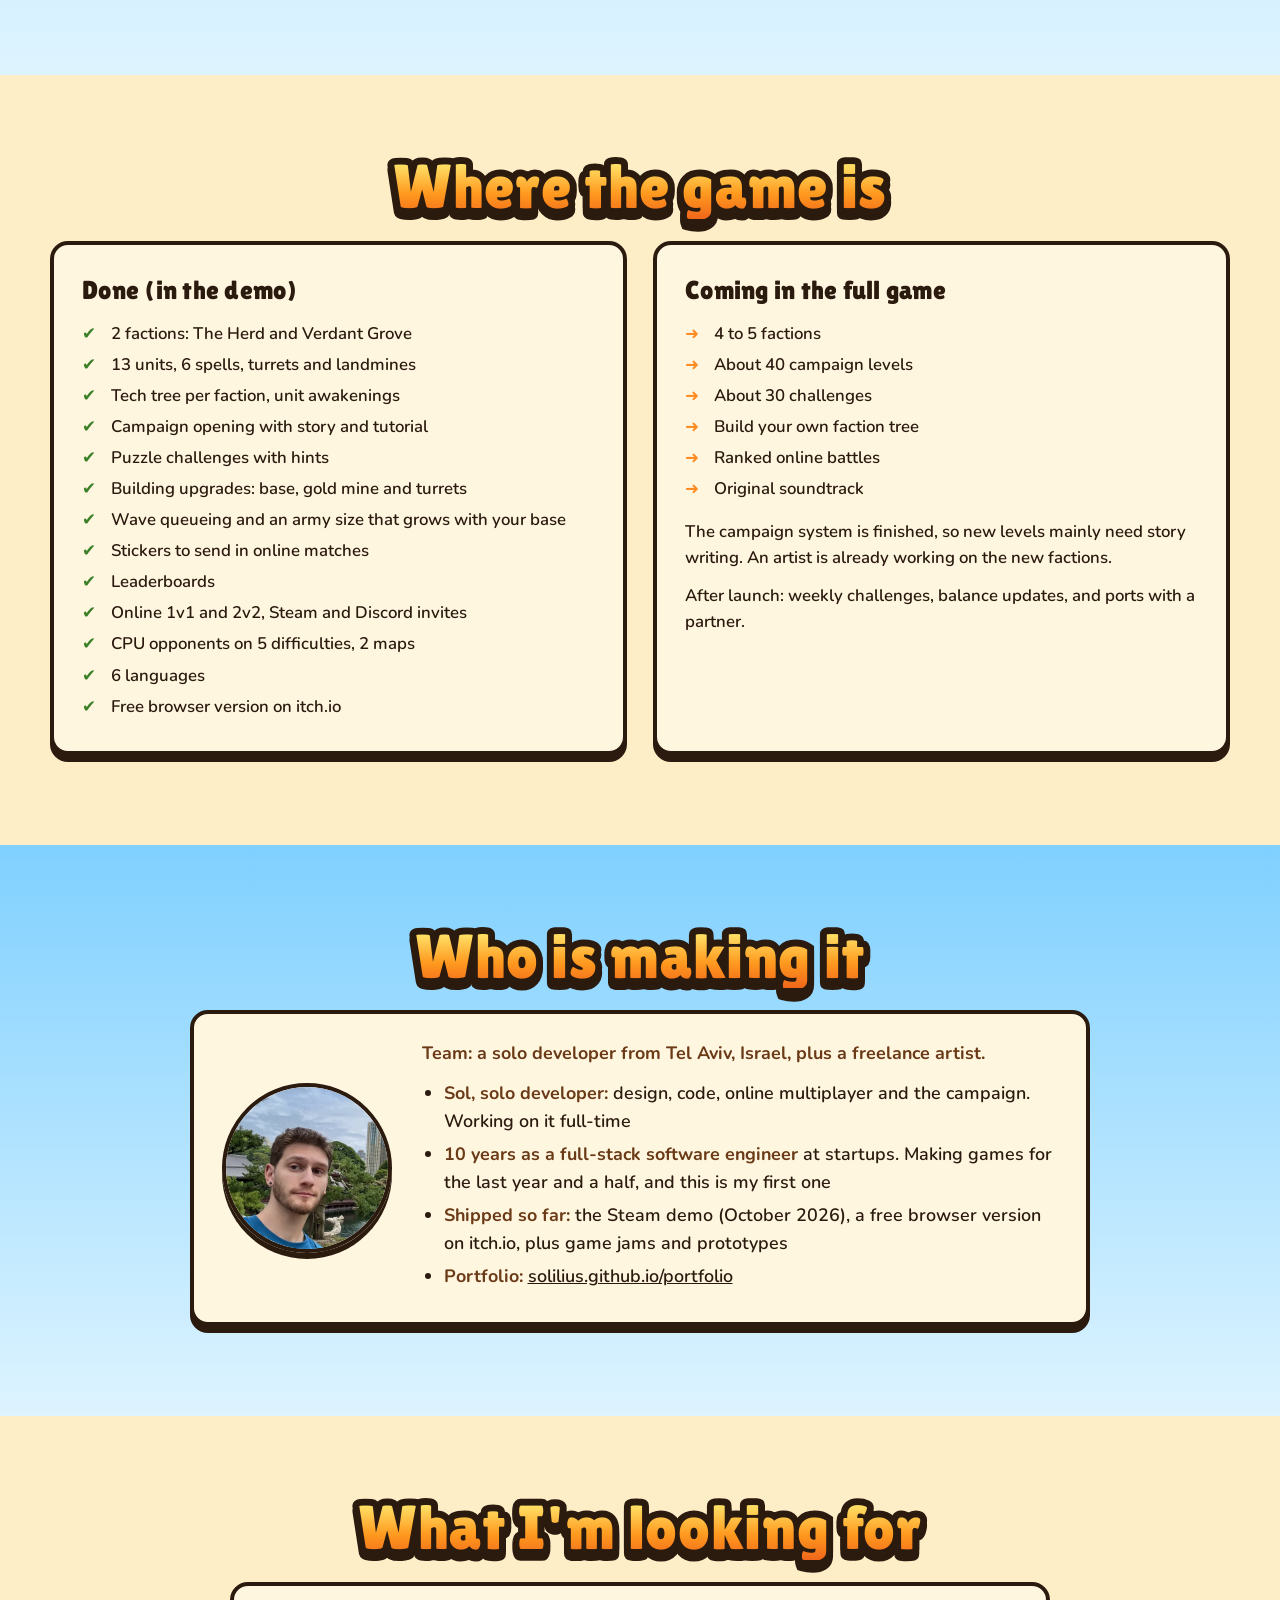
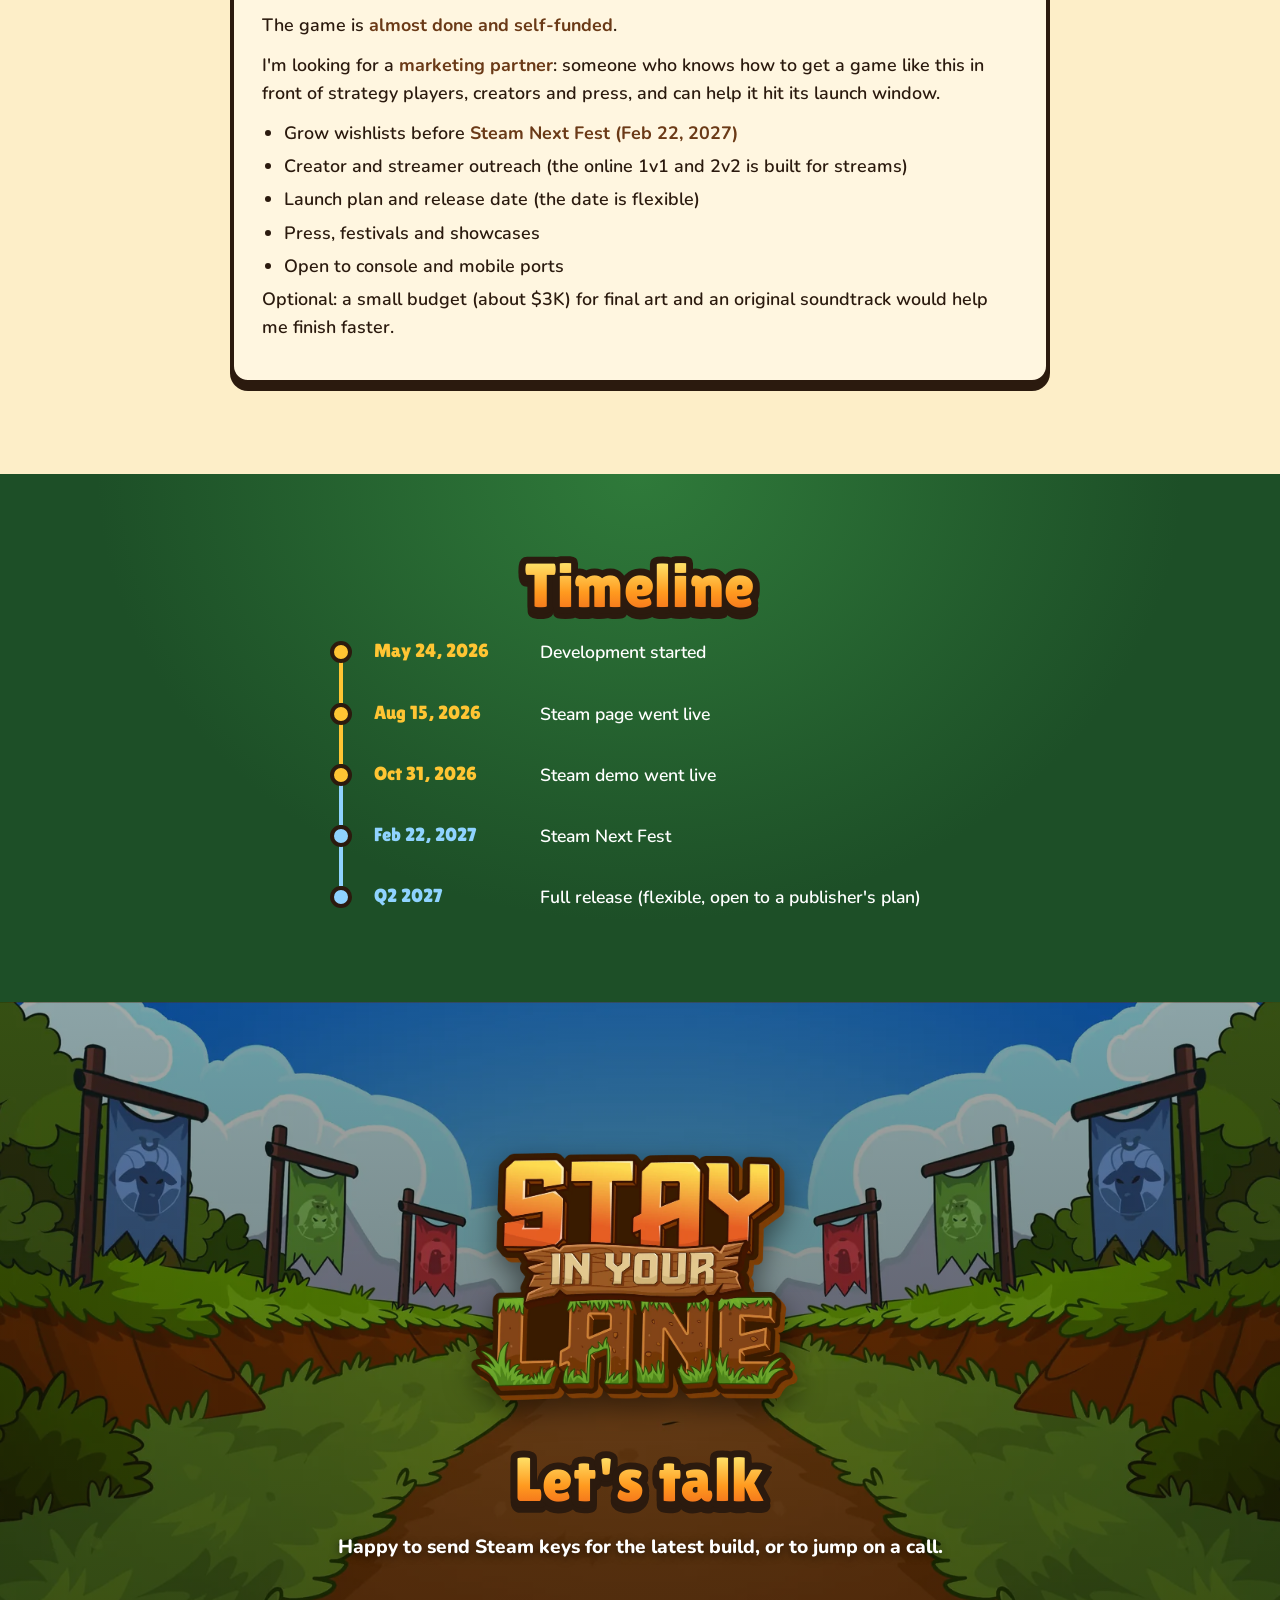
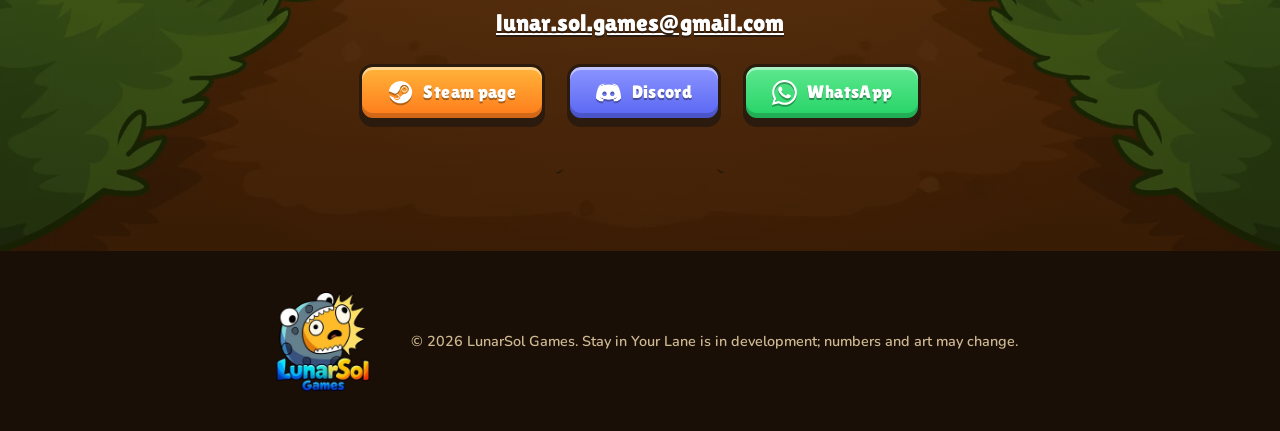
==== commit 39b90083: "Publisher page: full cast roster, campaign line, updated numbers and contact line" ====
--- a/publishers/index.html
+++ b/publishers/index.html
@@ -53,6 +53,23 @@
     .pitch .pitch__head { font: clamp(1.6rem, 3.6vw, 2.3rem)/1.25 var(--font-head); color: var(--wood); margin-bottom: .7em; }
     .pitch .pitch__foot { margin: 0; font-weight: 900; color: var(--wood); }
     @media (max-width: 640px) { .pitch { padding: 26px 22px; } }
+    .cast { max-width: 1100px; margin: 28px auto 0; text-align: center; padding: 34px 40px; }
+    .cast h3 { font-size: clamp(1.6rem, 3.2vw, 2.1rem); color: var(--wood); }
+    .cast .cast__lead { font-weight: 900; font-size: clamp(1.1rem, 2vw, 1.3rem); color: var(--ink); margin-bottom: 1em; }
+    .cast-banners img { display: block; width: 100%; height: auto; margin: 0 0 12px; }
+    .cast-grid { display: none; }
+    @media (max-width: 700px) { .cast-banners { display: none; } .cast-grid { display: block; } }
+    .cast-row { display: flex; align-items: flex-start; gap: 14px; margin: 0 0 18px; text-align: center; }
+    .cast-row__fac { flex: none; width: 96px; display: flex; flex-direction: column; align-items: center; gap: 4px; font-weight: 900; font-size: .8rem; letter-spacing: 1px; text-transform: uppercase; color: var(--wood); }
+    .cast-row__fac img { width: 70px; height: 70px; }
+    .cast-row__units { display: flex; flex-wrap: wrap; gap: 10px; justify-content: flex-start; }
+    .cu { margin: 0; width: 86px; }
+    .cu img { display: block; width: 86px; height: 86px; border-radius: 16px; border: 4px solid #2f6fd1; background: #dce9fb; box-sizing: border-box; }
+    .cast-row--grove .cu img { border-color: #2e9a4b; background: #d7f2dc; }
+    .cu figcaption { font-family: var(--font-head); font-size: .95rem; line-height: 1.1; color: var(--ink); margin-top: 6px; }
+    @media (max-width: 640px) { .cast-row { flex-direction: column; align-items: center; } .cast-row__fac { flex-direction: row; width: auto; } .cast-row__fac img { width: 44px; height: 44px; } .cast-row__units { justify-content: center; } .cu { width: 84px; } .cu img { width: 84px; height: 84px; } }
+    .cast p:last-child { font-size: clamp(1.05rem, 2vw, 1.25rem); line-height: 1.6; margin: .6em 0 0; }
+    @media (max-width: 640px) { .cast { padding: 24px 16px; } }
     .grid2 { display: grid; grid-template-columns: 1fr 1fr; gap: 26px; }
     .facts { width: 100%; border-collapse: collapse; }
     .facts th, .facts td { text-align: left; padding: .65em .8em; border-bottom: 2px dashed rgba(43,26,14,.25); vertical-align: top; }
@@ -131,6 +148,25 @@
       <p>Stay in Your Lane is a side-scrolling strategy game. Build your economy, upgrade your base, and send waves of Gym Rats, Holy Cows and High Horses down one lane until the enemy base falls. Play the story campaign and puzzle challenges, or go online in 1v1 and team up with a friend in 2v2.</p>
       <p class="pitch__foot">The demo is out on Steam, and the release date is open.</p>
     </div>
+    <div class="card cast">
+      <h3>Meet the cast</h3>
+      <p class="cast__lead">Every unit is an English expression come to life.</p>
+      <div class="cast-banners">
+        <img src="../assets/img/cast-herd-full-v3.webp" alt="The Herd: Gold Digger, Gym Rat, Hog Wash, Black Sheep, Holy Cow and High Horse" width="2200" height="430" loading="lazy">
+        <img src="../assets/img/cast-grove-full-v3.webp" alt="Verdant Grove: Guerrilla Warfare, Paper Tiger, Web Designer, Snake in the Grass, Monkey Business, Fire Ant and Busy Bee" width="2200" height="430" loading="lazy">
+      </div>
+      <div class="cast-grid">
+      <div class="cast-row cast-row--herd">
+        <div class="cast-row__fac"><img src="../assets/img/crest-herd.webp" alt="" width="90" height="90" loading="lazy"><span>The Herd</span></div>
+        <div class="cast-row__units"><figure class="cu"><img src="../assets/img/cast-units/gold-digger.webp" alt="Gold Digger" width="320" height="320" loading="lazy"><figcaption>Gold Digger</figcaption></figure><figure class="cu"><img src="../assets/img/cast-units/gym-rat.webp" alt="Gym Rat" width="320" height="320" loading="lazy"><figcaption>Gym Rat</figcaption></figure><figure class="cu"><img src="../assets/img/cast-units/hog-wash.webp" alt="Hog Wash" width="320" height="320" loading="lazy"><figcaption>Hog Wash</figcaption></figure><figure class="cu"><img src="../assets/img/cast-units/black-sheep.webp" alt="Black Sheep" width="320" height="320" loading="lazy"><figcaption>Black Sheep</figcaption></figure><figure class="cu"><img src="../assets/img/cast-units/holy-cow.webp" alt="Holy Cow" width="320" height="320" loading="lazy"><figcaption>Holy Cow</figcaption></figure><figure class="cu"><img src="../assets/img/cast-units/high-horse.webp" alt="High Horse" width="320" height="320" loading="lazy"><figcaption>High Horse</figcaption></figure></div>
+      </div>
+      <div class="cast-row cast-row--grove">
+        <div class="cast-row__fac"><img src="../assets/img/crest-grove.webp" alt="" width="90" height="90" loading="lazy"><span>Verdant Grove</span></div>
+        <div class="cast-row__units"><figure class="cu"><img src="../assets/img/cast-units/guerrilla-warfare.webp" alt="Guerrilla Warfare" width="320" height="320" loading="lazy"><figcaption>Guerrilla Warfare</figcaption></figure><figure class="cu"><img src="../assets/img/cast-units/paper-tiger.webp" alt="Paper Tiger" width="320" height="320" loading="lazy"><figcaption>Paper Tiger</figcaption></figure><figure class="cu"><img src="../assets/img/cast-units/web-designer.webp" alt="Web Designer" width="320" height="320" loading="lazy"><figcaption>Web Designer</figcaption></figure><figure class="cu"><img src="../assets/img/cast-units/snake-in-the-grass.webp" alt="Snake in the Grass" width="320" height="320" loading="lazy"><figcaption>Snake in the Grass</figcaption></figure><figure class="cu"><img src="../assets/img/cast-units/monkey-business.webp" alt="Monkey Business" width="320" height="320" loading="lazy"><figcaption>Monkey Business</figcaption></figure><figure class="cu"><img src="../assets/img/cast-units/fire-ant.webp" alt="Fire Ant" width="320" height="320" loading="lazy"><figcaption>Fire Ant</figcaption></figure><figure class="cu"><img src="../assets/img/cast-units/busy-bee.webp" alt="Busy Bee" width="320" height="320" loading="lazy"><figcaption>Busy Bee</figcaption></figure></div>
+      </div>
+      </div>
+      <p>The campaign follows Buck, a young goat told by an angel in a dream to follow the lane and never turn back. On the way he meets a Black Sheep who'd rather be alone, a High Horse who can't stop admiring himself, and a stone that blocks the road and couldn't care less.</p>
+    </div>
   </div>
 </section>
 
@@ -190,7 +226,7 @@
 <section class="pub-sec pub-sec--paper" id="numbers">
   <div class="wrap">
     <h2 class="title">Numbers so far</h2>
-    <p class="lede">The Steam demo went live on October 31, 2026. Wishlists are growing by about 35 a week, and the median demo playtime is 22 minutes.</p>
+    <p class="lede">The Steam demo went live on October 31, 2026, and the median demo playtime is 22 minutes.</p>
 
     <div class="stats-grid" data-group="demo" style="grid-template-columns:repeat(2,1fr);max-width:560px;margin:0 auto"></div>
 
@@ -328,7 +364,7 @@
   <div class="final__inner contact">
     <img class="final__logo" src="../assets/img/logo.webp" alt="Stay in Your Lane">
     <h2 class="title">Let's talk</h2>
-    <p class="lede lede--light">Happy to send Steam keys, a build with a level skip, or jump on a call.</p>
+    <p class="lede lede--light">Happy to send Steam keys for the latest build, or to jump on a call.</p>
     <a class="mail" href="mailto:lunar.sol.games@gmail.com">lunar.sol.games@gmail.com</a>
     <div class="hero__ctas" style="margin-top:28px">
       <a class="btn btn--orange" data-link="steam" target="_blank" rel="noopener"><img src="../assets/img/steam.webp" alt="">Steam page</a>
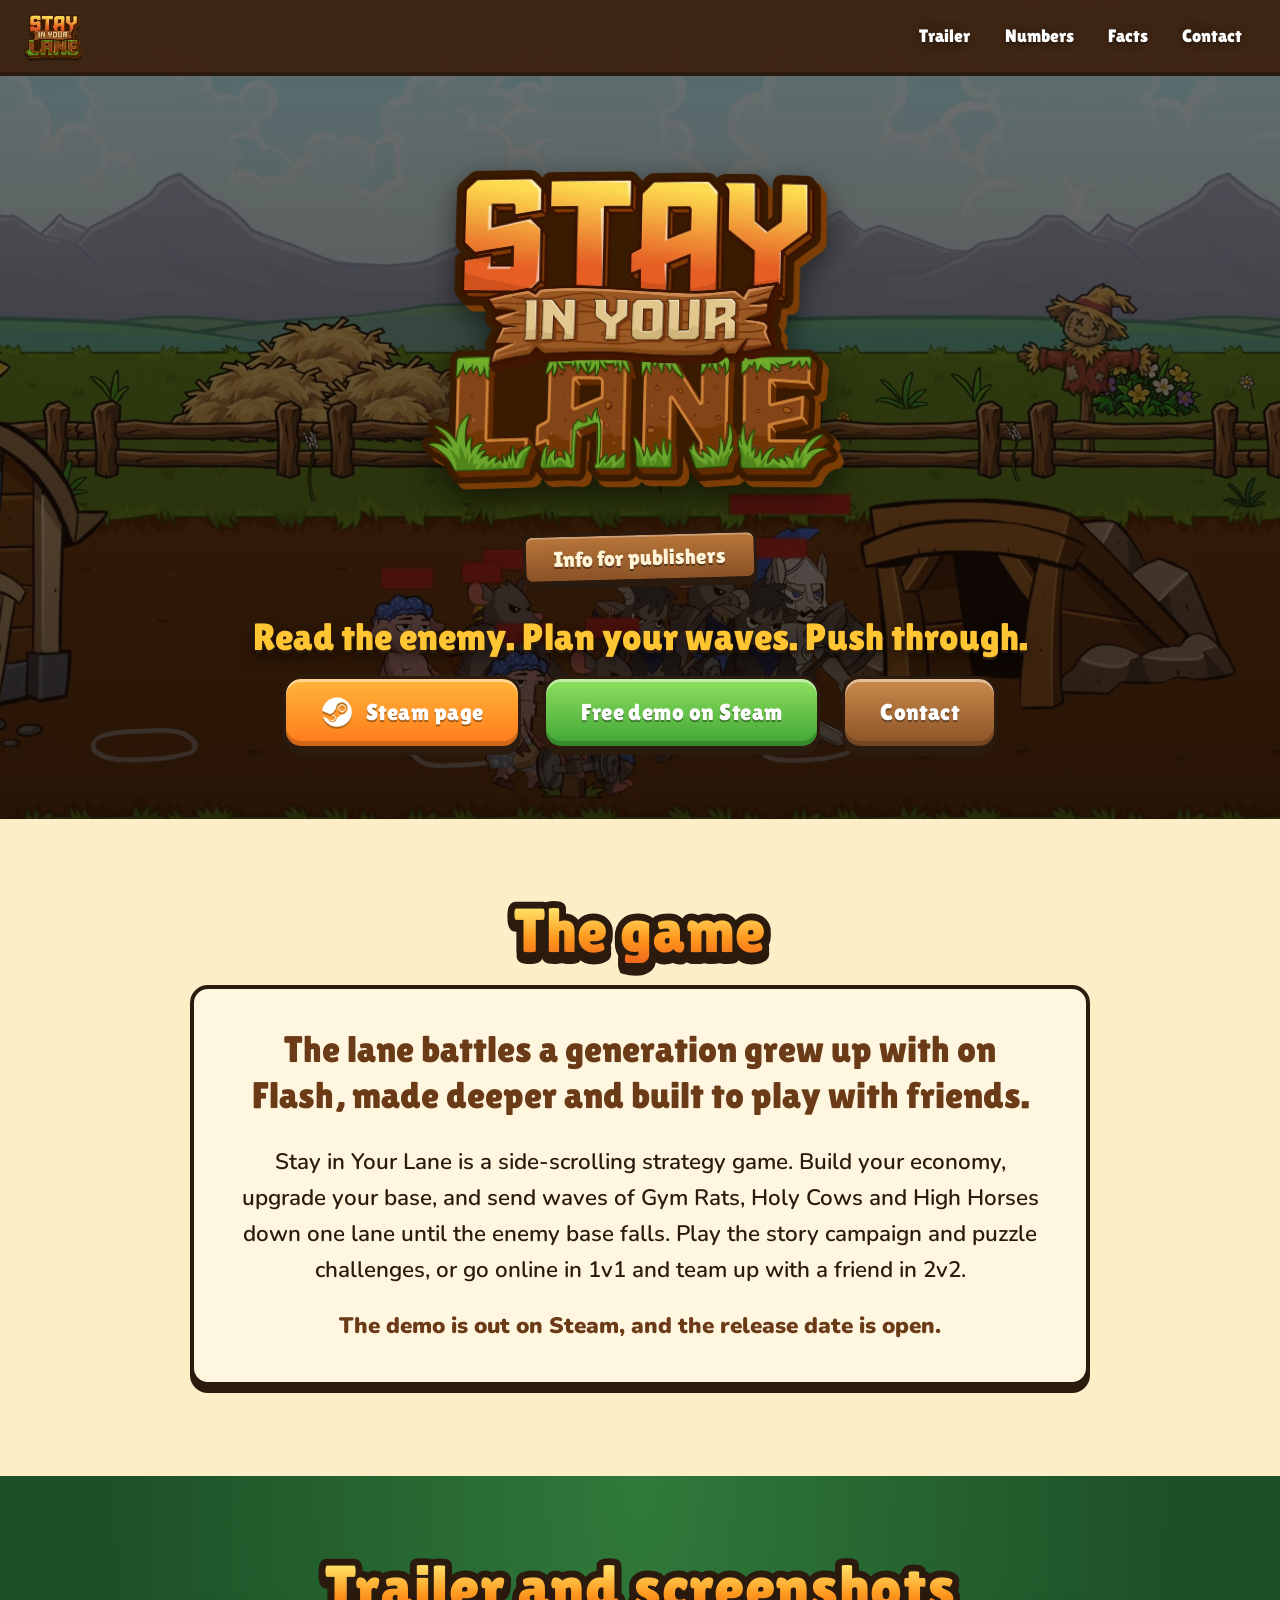
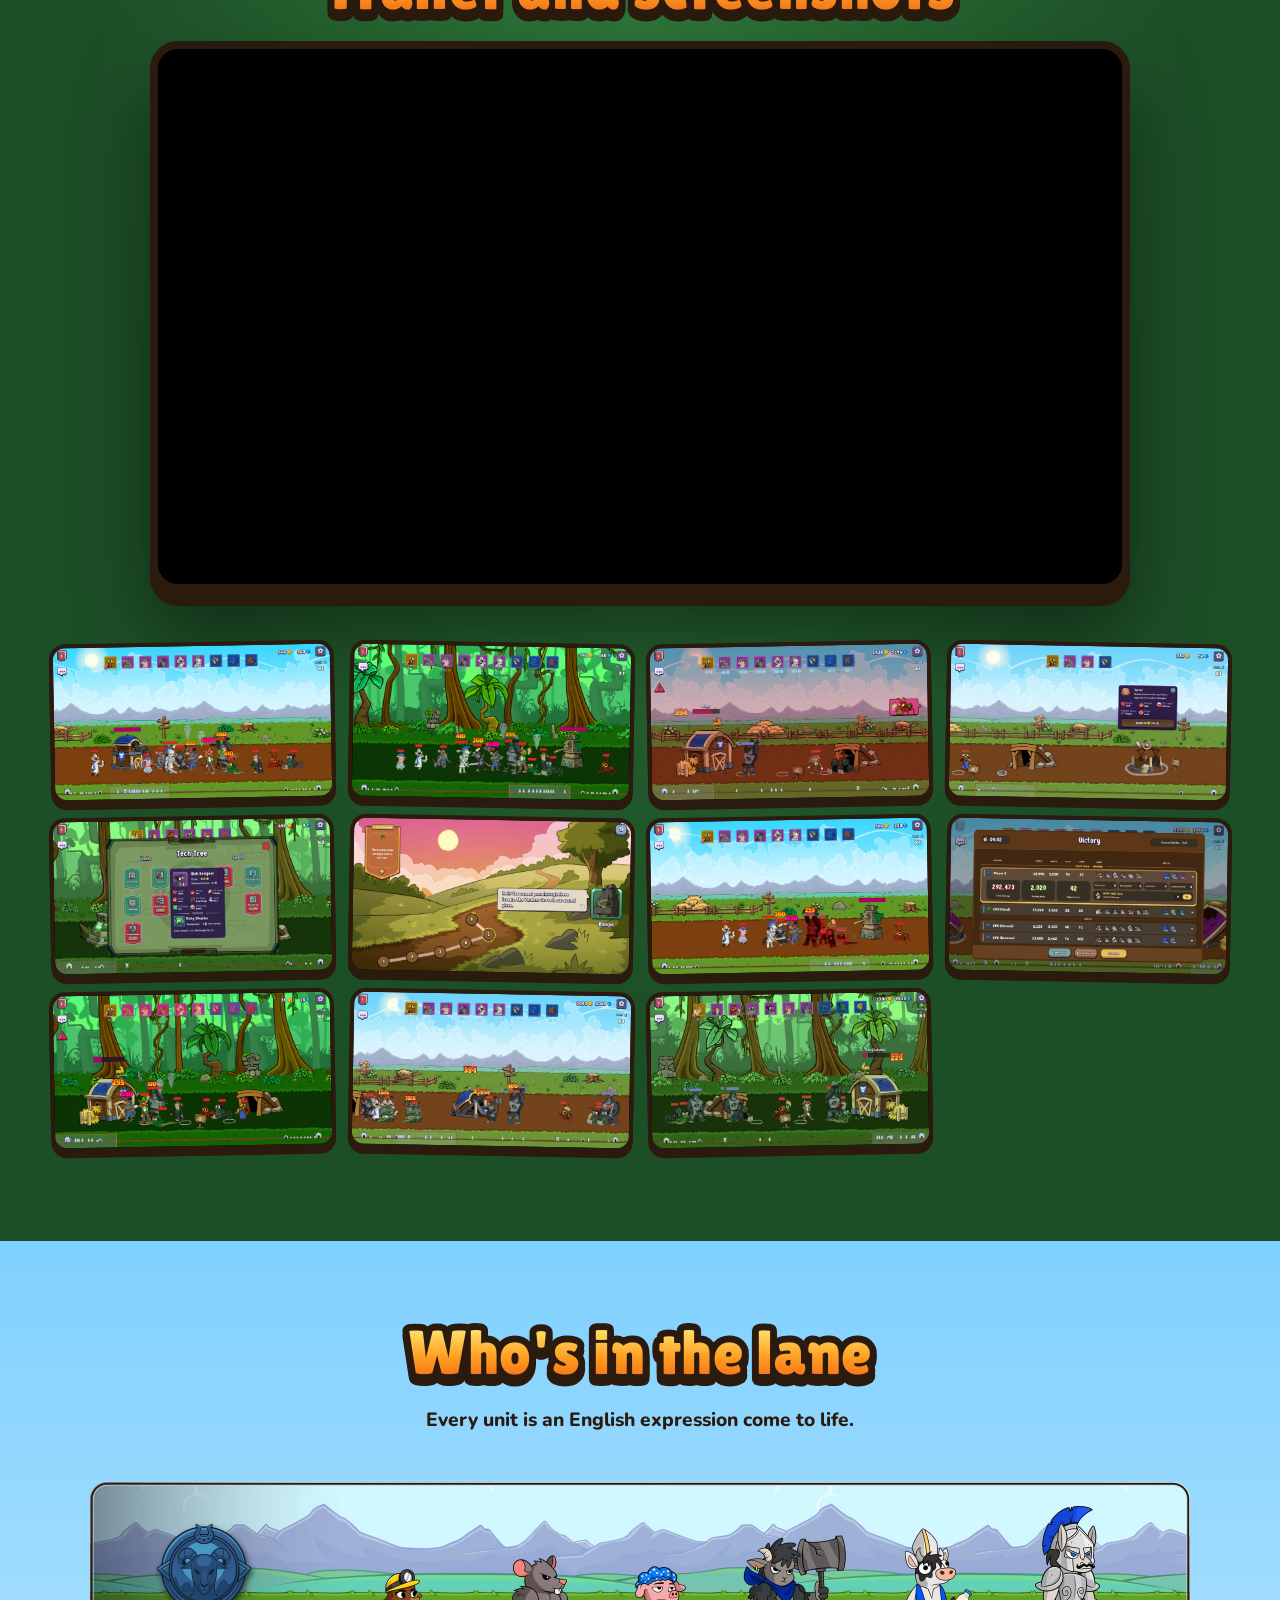
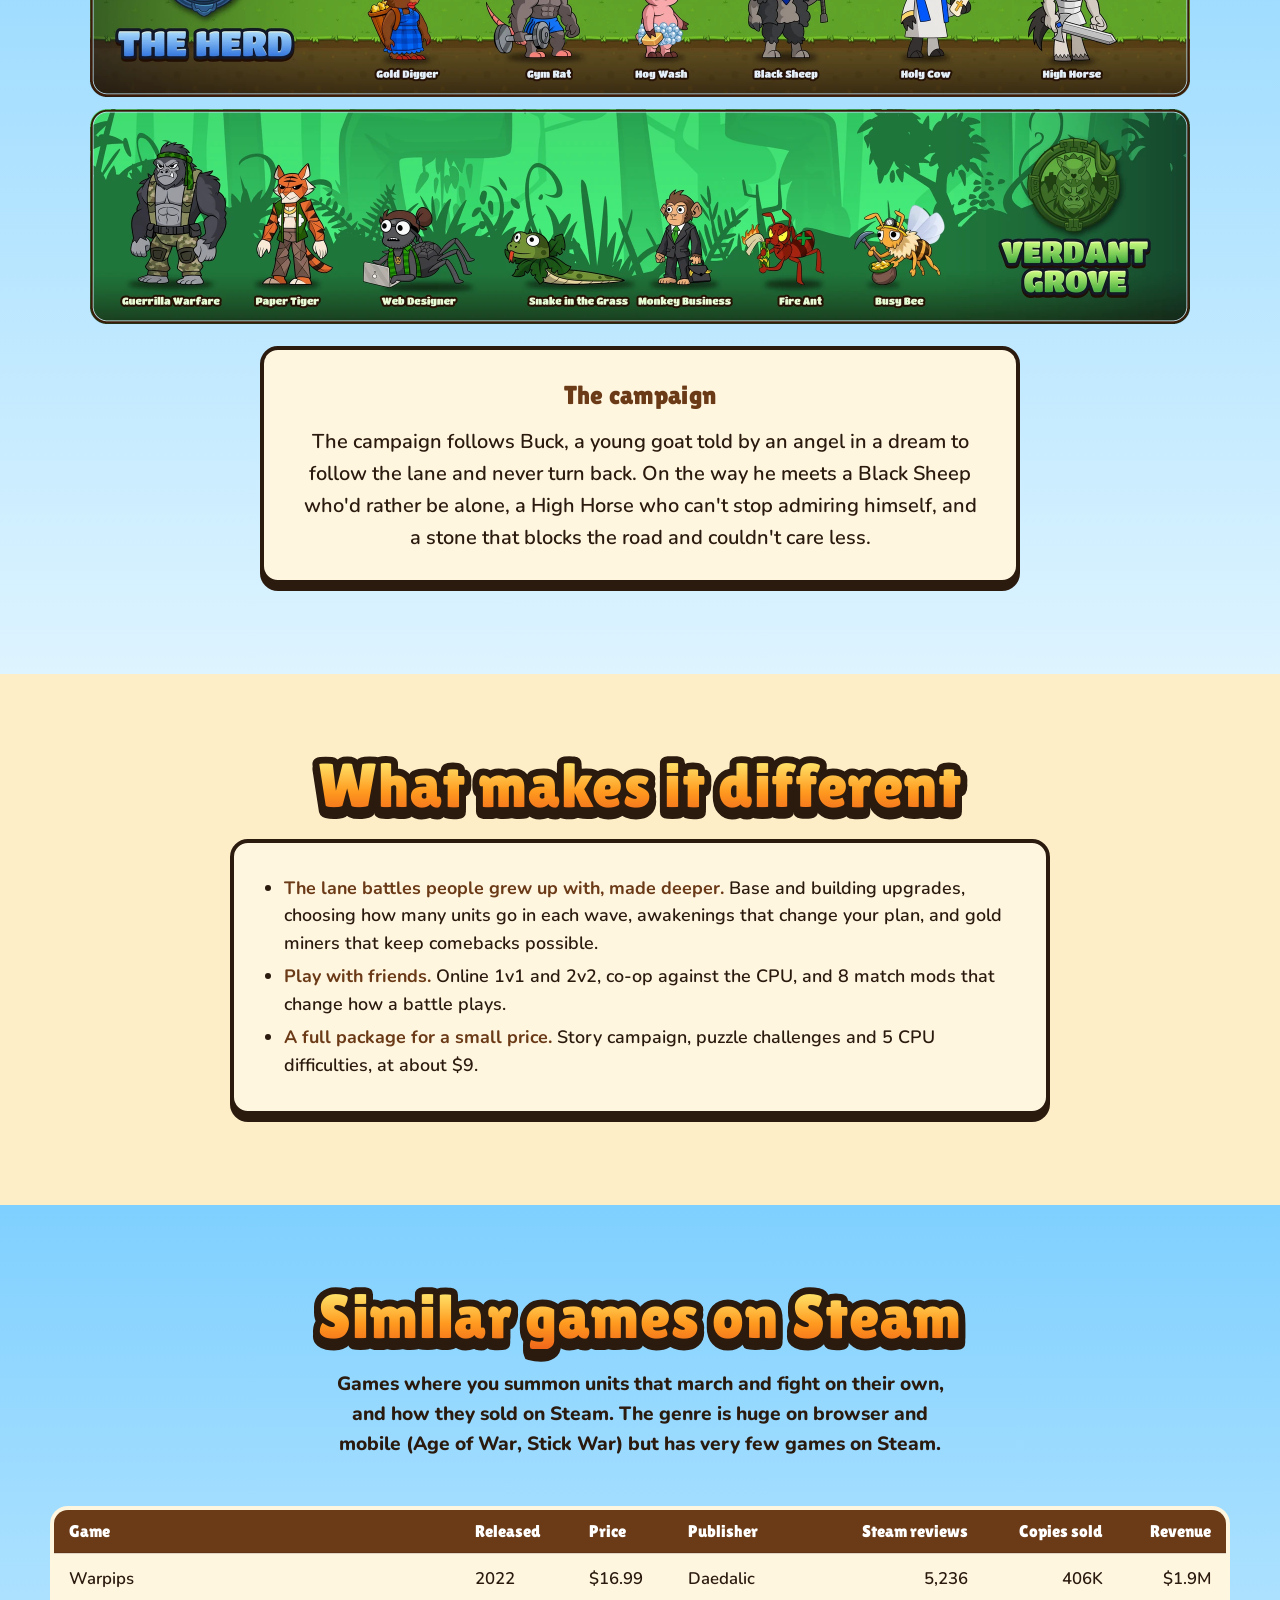
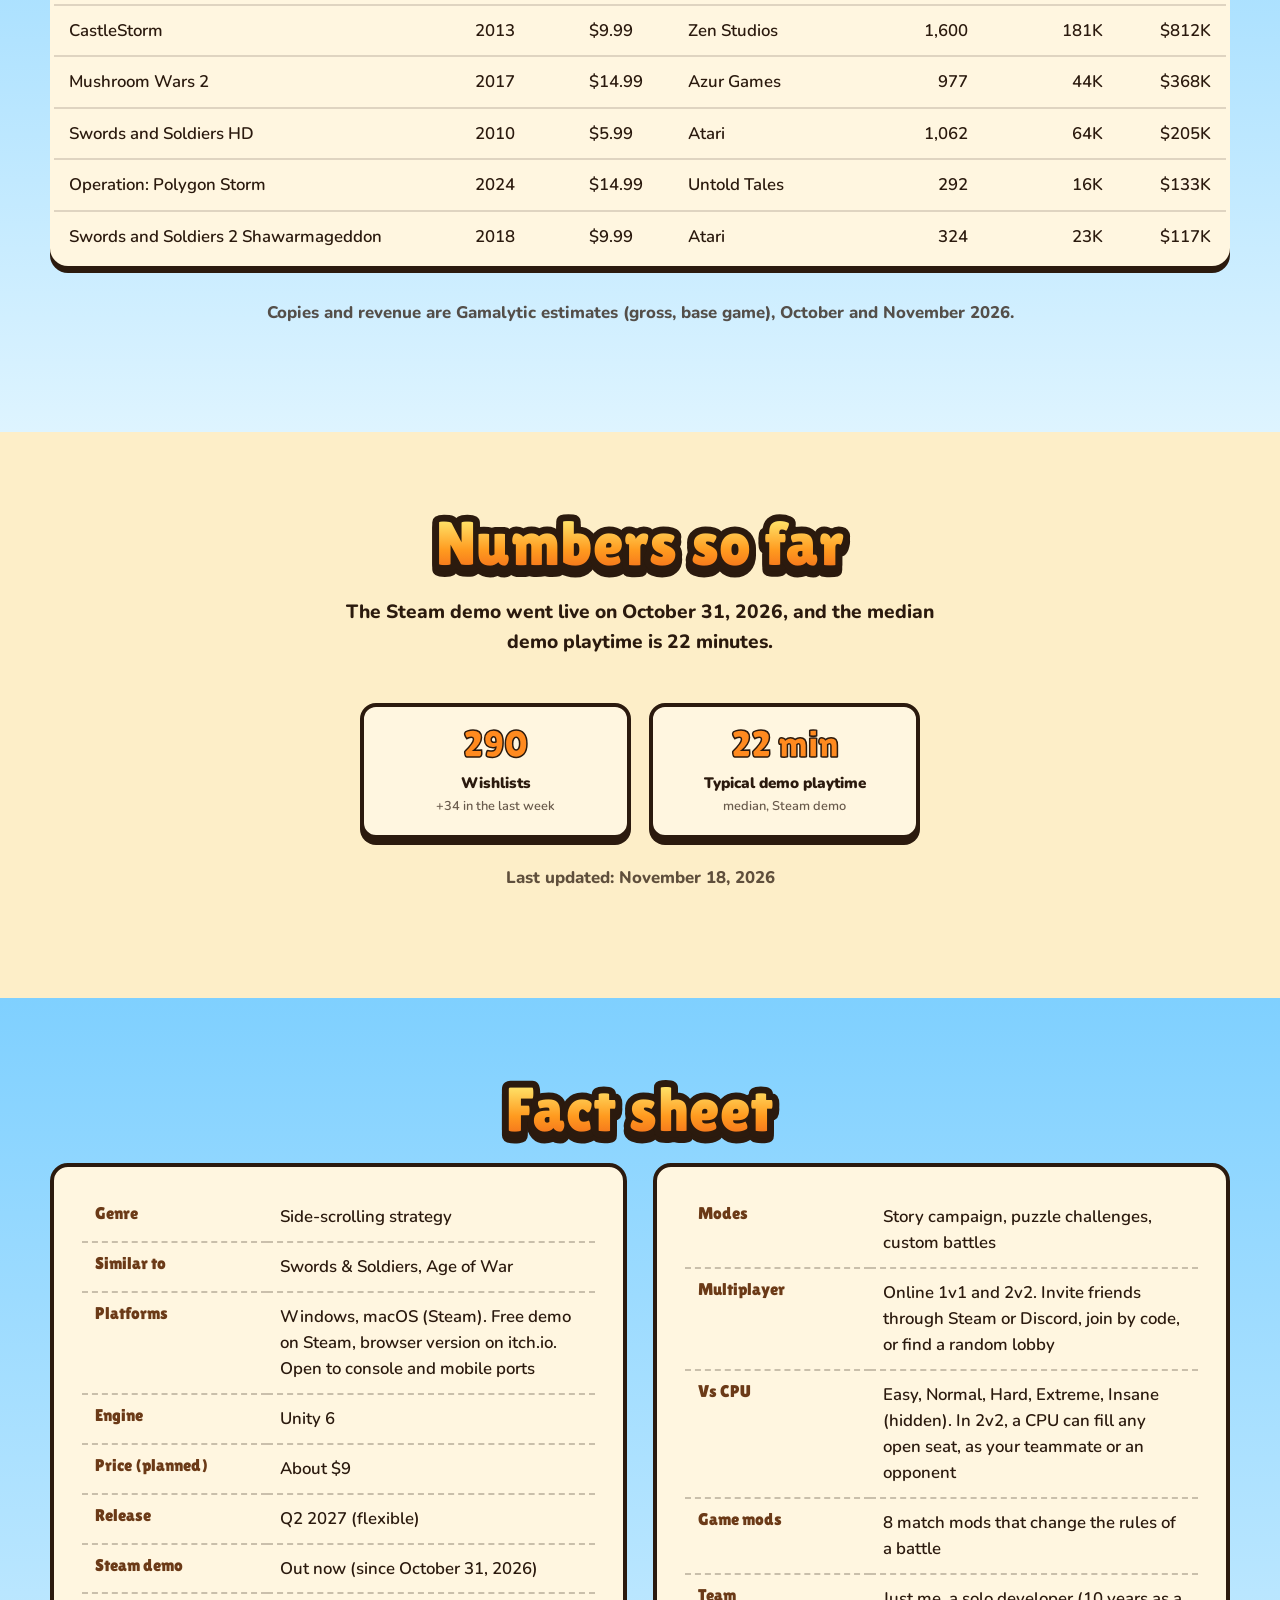
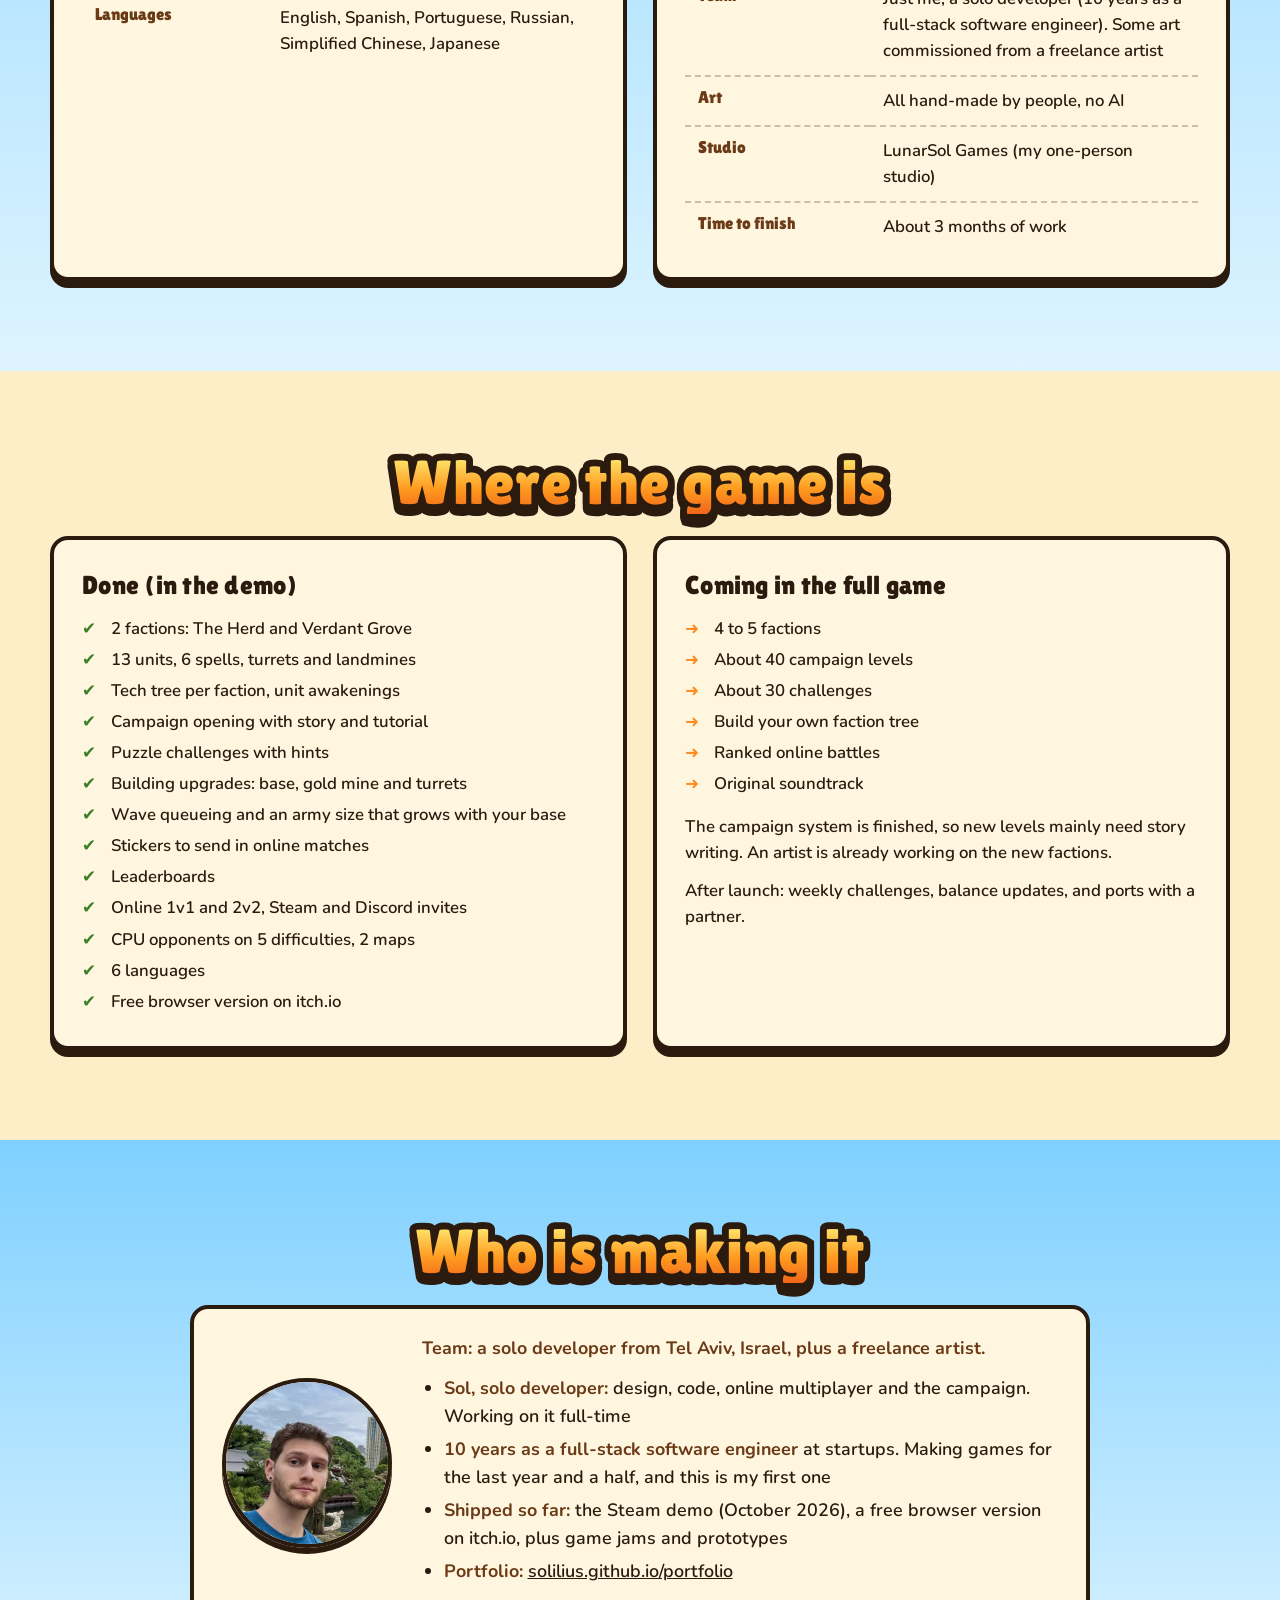
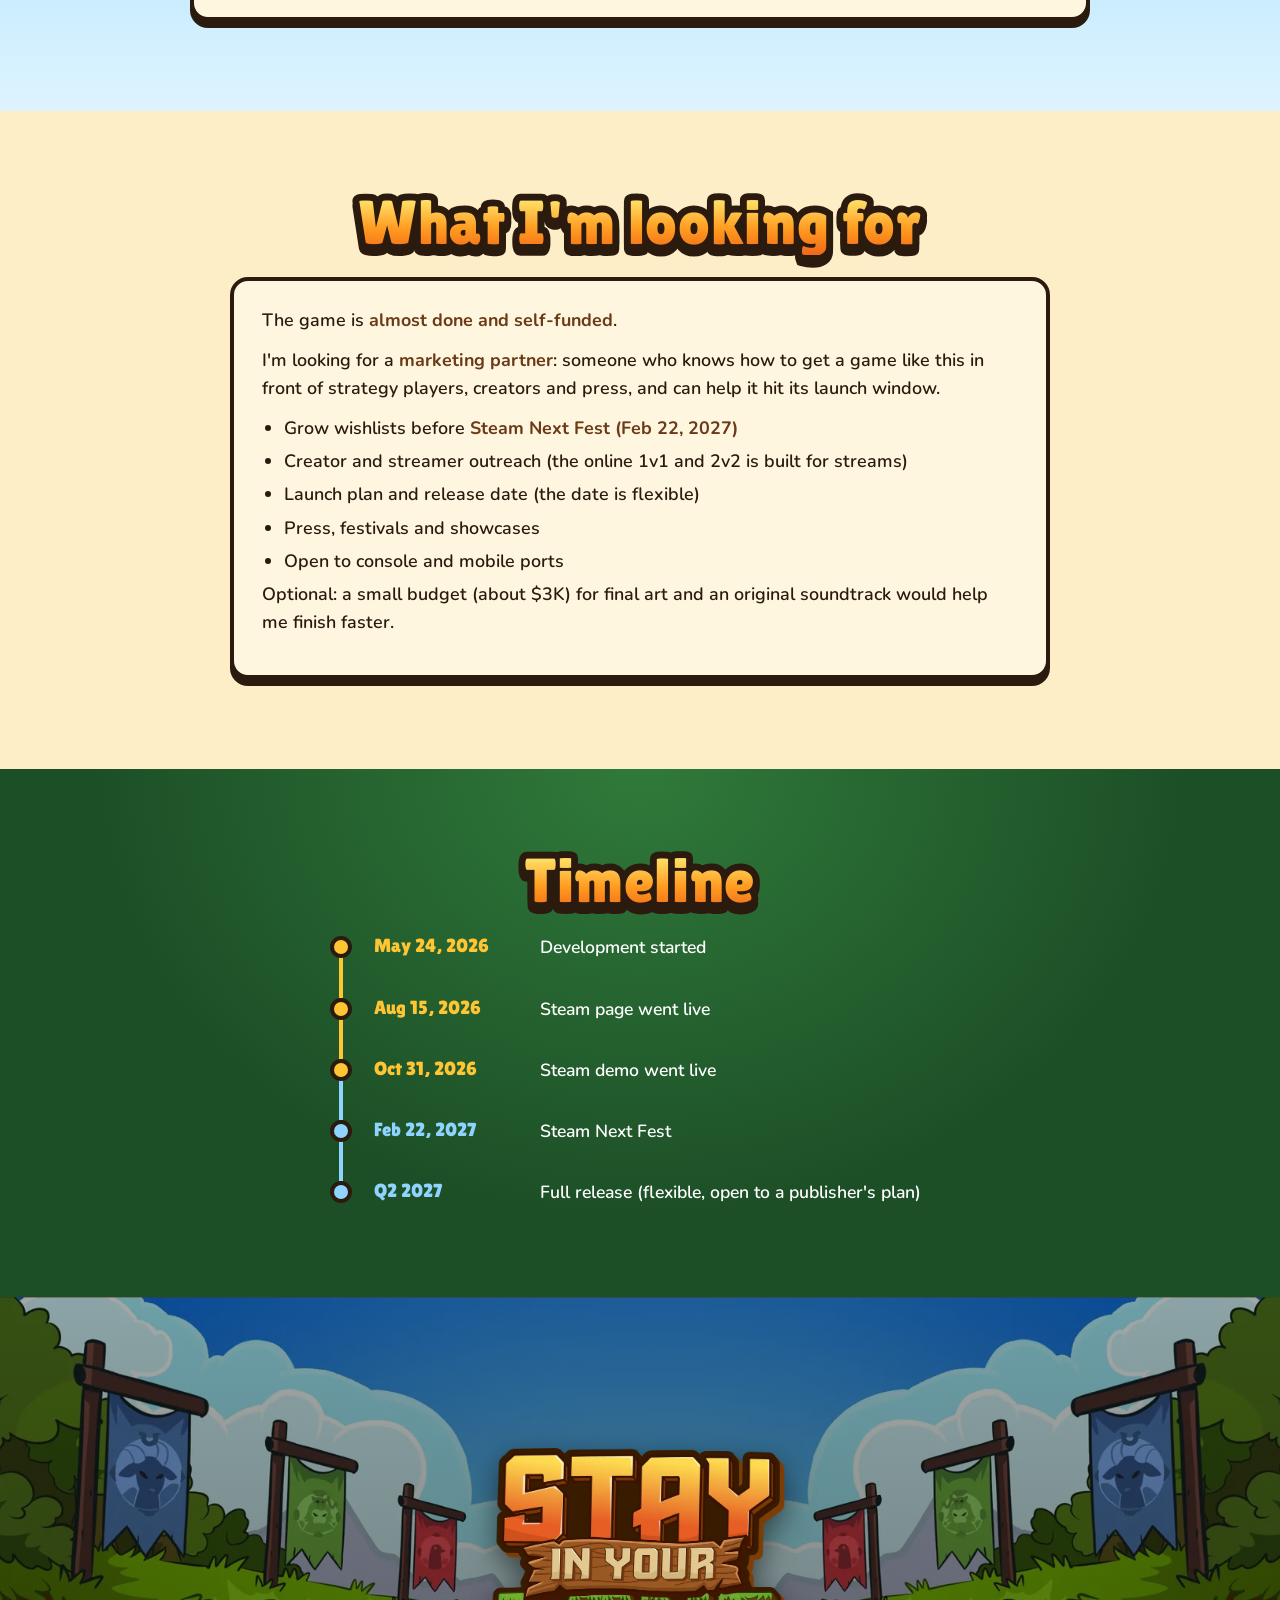
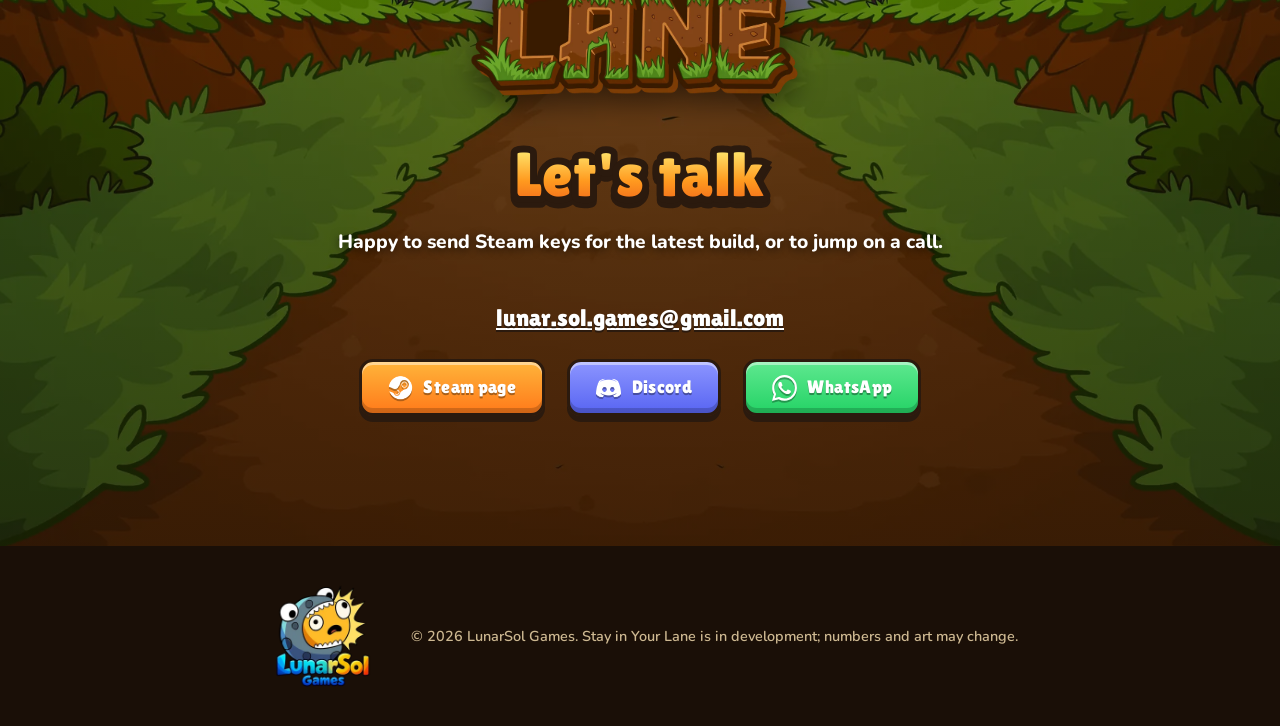
==== commit 77f7e581: "Publisher page: characters get their own section after the trailer" ====
--- a/publishers/index.html
+++ b/publishers/index.html
@@ -56,6 +56,10 @@
     .cast { max-width: 1100px; margin: 28px auto 0; text-align: center; padding: 34px 40px; }
     .cast h3 { font-size: clamp(1.6rem, 3.2vw, 2.1rem); color: var(--wood); }
     .cast .cast__lead { font-weight: 900; font-size: clamp(1.1rem, 2vw, 1.3rem); color: var(--ink); margin-bottom: 1em; }
+    .cast-wide { max-width: 1100px; margin: 0 auto; }
+    .cast-story { max-width: 760px; margin: 22px auto 0; text-align: center; padding: 26px 32px; }
+    .cast-story h3 { color: var(--wood); }
+    .cast-story p { font-size: clamp(1.05rem, 2vw, 1.25rem); line-height: 1.6; margin: 0; }
     .cast-banners img { display: block; width: 100%; height: auto; margin: 0 0 12px; }
     .cast-grid { display: none; }
     @media (max-width: 700px) { .cast-banners { display: none; } .cast-grid { display: block; } }
@@ -148,25 +152,6 @@
       <p>Stay in Your Lane is a side-scrolling strategy game. Build your economy, upgrade your base, and send waves of Gym Rats, Holy Cows and High Horses down one lane until the enemy base falls. Play the story campaign and puzzle challenges, or go online in 1v1 and team up with a friend in 2v2.</p>
       <p class="pitch__foot">The demo is out on Steam, and the release date is open.</p>
     </div>
-    <div class="card cast">
-      <h3>Meet the cast</h3>
-      <p class="cast__lead">Every unit is an English expression come to life.</p>
-      <div class="cast-banners">
-        <img src="../assets/img/cast-herd-full-v3.webp" alt="The Herd: Gold Digger, Gym Rat, Hog Wash, Black Sheep, Holy Cow and High Horse" width="2200" height="430" loading="lazy">
-        <img src="../assets/img/cast-grove-full-v3.webp" alt="Verdant Grove: Guerrilla Warfare, Paper Tiger, Web Designer, Snake in the Grass, Monkey Business, Fire Ant and Busy Bee" width="2200" height="430" loading="lazy">
-      </div>
-      <div class="cast-grid">
-      <div class="cast-row cast-row--herd">
-        <div class="cast-row__fac"><img src="../assets/img/crest-herd.webp" alt="" width="90" height="90" loading="lazy"><span>The Herd</span></div>
-        <div class="cast-row__units"><figure class="cu"><img src="../assets/img/cast-units/gold-digger.webp" alt="Gold Digger" width="320" height="320" loading="lazy"><figcaption>Gold Digger</figcaption></figure><figure class="cu"><img src="../assets/img/cast-units/gym-rat.webp" alt="Gym Rat" width="320" height="320" loading="lazy"><figcaption>Gym Rat</figcaption></figure><figure class="cu"><img src="../assets/img/cast-units/hog-wash.webp" alt="Hog Wash" width="320" height="320" loading="lazy"><figcaption>Hog Wash</figcaption></figure><figure class="cu"><img src="../assets/img/cast-units/black-sheep.webp" alt="Black Sheep" width="320" height="320" loading="lazy"><figcaption>Black Sheep</figcaption></figure><figure class="cu"><img src="../assets/img/cast-units/holy-cow.webp" alt="Holy Cow" width="320" height="320" loading="lazy"><figcaption>Holy Cow</figcaption></figure><figure class="cu"><img src="../assets/img/cast-units/high-horse.webp" alt="High Horse" width="320" height="320" loading="lazy"><figcaption>High Horse</figcaption></figure></div>
-      </div>
-      <div class="cast-row cast-row--grove">
-        <div class="cast-row__fac"><img src="../assets/img/crest-grove.webp" alt="" width="90" height="90" loading="lazy"><span>Verdant Grove</span></div>
-        <div class="cast-row__units"><figure class="cu"><img src="../assets/img/cast-units/guerrilla-warfare.webp" alt="Guerrilla Warfare" width="320" height="320" loading="lazy"><figcaption>Guerrilla Warfare</figcaption></figure><figure class="cu"><img src="../assets/img/cast-units/paper-tiger.webp" alt="Paper Tiger" width="320" height="320" loading="lazy"><figcaption>Paper Tiger</figcaption></figure><figure class="cu"><img src="../assets/img/cast-units/web-designer.webp" alt="Web Designer" width="320" height="320" loading="lazy"><figcaption>Web Designer</figcaption></figure><figure class="cu"><img src="../assets/img/cast-units/snake-in-the-grass.webp" alt="Snake in the Grass" width="320" height="320" loading="lazy"><figcaption>Snake in the Grass</figcaption></figure><figure class="cu"><img src="../assets/img/cast-units/monkey-business.webp" alt="Monkey Business" width="320" height="320" loading="lazy"><figcaption>Monkey Business</figcaption></figure><figure class="cu"><img src="../assets/img/cast-units/fire-ant.webp" alt="Fire Ant" width="320" height="320" loading="lazy"><figcaption>Fire Ant</figcaption></figure><figure class="cu"><img src="../assets/img/cast-units/busy-bee.webp" alt="Busy Bee" width="320" height="320" loading="lazy"><figcaption>Busy Bee</figcaption></figure></div>
-      </div>
-      </div>
-      <p>The campaign follows Buck, a young goat told by an angel in a dream to follow the lane and never turn back. On the way he meets a Black Sheep who'd rather be alone, a High Horse who can't stop admiring himself, and a stone that blocks the road and couldn't care less.</p>
-    </div>
   </div>
 </section>
 
@@ -189,6 +174,34 @@
       <button data-src="../assets/img/shots/last-stand.webp"><img loading="lazy" src="../assets/img/shots/last-stand.webp" alt="Holding the line at the base in the jungle"></button>
       <button data-src="../assets/img/shots/clash-peaks.webp"><img loading="lazy" src="../assets/img/shots/clash-peaks.webp" alt="A large battle with both armies on screen"></button>
       <button data-src="../assets/img/shots/push-jungle.webp"><img loading="lazy" src="../assets/img/shots/push-jungle.webp" alt="Pushing toward the enemy base in the jungle"></button>
+    </div>
+  </div>
+</section>
+
+<!-- CHARACTERS -->
+<section class="pub-sec pub-sec--sky" id="characters">
+  <div class="wrap">
+    <h2 class="title">Who's in the lane</h2>
+    <p class="lede">Every unit is an English expression come to life.</p>
+    <div class="cast-wide">
+      <div class="cast-banners">
+        <img src="../assets/img/cast-herd-full-v3.webp" alt="The Herd: Gold Digger, Gym Rat, Hog Wash, Black Sheep, Holy Cow and High Horse" width="2200" height="430" loading="lazy">
+        <img src="../assets/img/cast-grove-full-v3.webp" alt="Verdant Grove: Guerrilla Warfare, Paper Tiger, Web Designer, Snake in the Grass, Monkey Business, Fire Ant and Busy Bee" width="2200" height="430" loading="lazy">
+      </div>
+      <div class="cast-grid">
+      <div class="cast-row cast-row--herd">
+        <div class="cast-row__fac"><img src="../assets/img/crest-herd.webp" alt="" width="90" height="90" loading="lazy"><span>The Herd</span></div>
+        <div class="cast-row__units"><figure class="cu"><img src="../assets/img/cast-units/gold-digger.webp" alt="Gold Digger" width="320" height="320" loading="lazy"><figcaption>Gold Digger</figcaption></figure><figure class="cu"><img src="../assets/img/cast-units/gym-rat.webp" alt="Gym Rat" width="320" height="320" loading="lazy"><figcaption>Gym Rat</figcaption></figure><figure class="cu"><img src="../assets/img/cast-units/hog-wash.webp" alt="Hog Wash" width="320" height="320" loading="lazy"><figcaption>Hog Wash</figcaption></figure><figure class="cu"><img src="../assets/img/cast-units/black-sheep.webp" alt="Black Sheep" width="320" height="320" loading="lazy"><figcaption>Black Sheep</figcaption></figure><figure class="cu"><img src="../assets/img/cast-units/holy-cow.webp" alt="Holy Cow" width="320" height="320" loading="lazy"><figcaption>Holy Cow</figcaption></figure><figure class="cu"><img src="../assets/img/cast-units/high-horse.webp" alt="High Horse" width="320" height="320" loading="lazy"><figcaption>High Horse</figcaption></figure></div>
+      </div>
+      <div class="cast-row cast-row--grove">
+        <div class="cast-row__fac"><img src="../assets/img/crest-grove.webp" alt="" width="90" height="90" loading="lazy"><span>Verdant Grove</span></div>
+        <div class="cast-row__units"><figure class="cu"><img src="../assets/img/cast-units/guerrilla-warfare.webp" alt="Guerrilla Warfare" width="320" height="320" loading="lazy"><figcaption>Guerrilla Warfare</figcaption></figure><figure class="cu"><img src="../assets/img/cast-units/paper-tiger.webp" alt="Paper Tiger" width="320" height="320" loading="lazy"><figcaption>Paper Tiger</figcaption></figure><figure class="cu"><img src="../assets/img/cast-units/web-designer.webp" alt="Web Designer" width="320" height="320" loading="lazy"><figcaption>Web Designer</figcaption></figure><figure class="cu"><img src="../assets/img/cast-units/snake-in-the-grass.webp" alt="Snake in the Grass" width="320" height="320" loading="lazy"><figcaption>Snake in the Grass</figcaption></figure><figure class="cu"><img src="../assets/img/cast-units/monkey-business.webp" alt="Monkey Business" width="320" height="320" loading="lazy"><figcaption>Monkey Business</figcaption></figure><figure class="cu"><img src="../assets/img/cast-units/fire-ant.webp" alt="Fire Ant" width="320" height="320" loading="lazy"><figcaption>Fire Ant</figcaption></figure><figure class="cu"><img src="../assets/img/cast-units/busy-bee.webp" alt="Busy Bee" width="320" height="320" loading="lazy"><figcaption>Busy Bee</figcaption></figure></div>
+      </div>
+      </div>
+    </div>
+    <div class="card cast-story">
+      <h3>The campaign</h3>
+      <p>The campaign follows Buck, a young goat told by an angel in a dream to follow the lane and never turn back. On the way he meets a Black Sheep who'd rather be alone, a High Horse who can't stop admiring himself, and a stone that blocks the road and couldn't care less.</p>
     </div>
   </div>
 </section>
